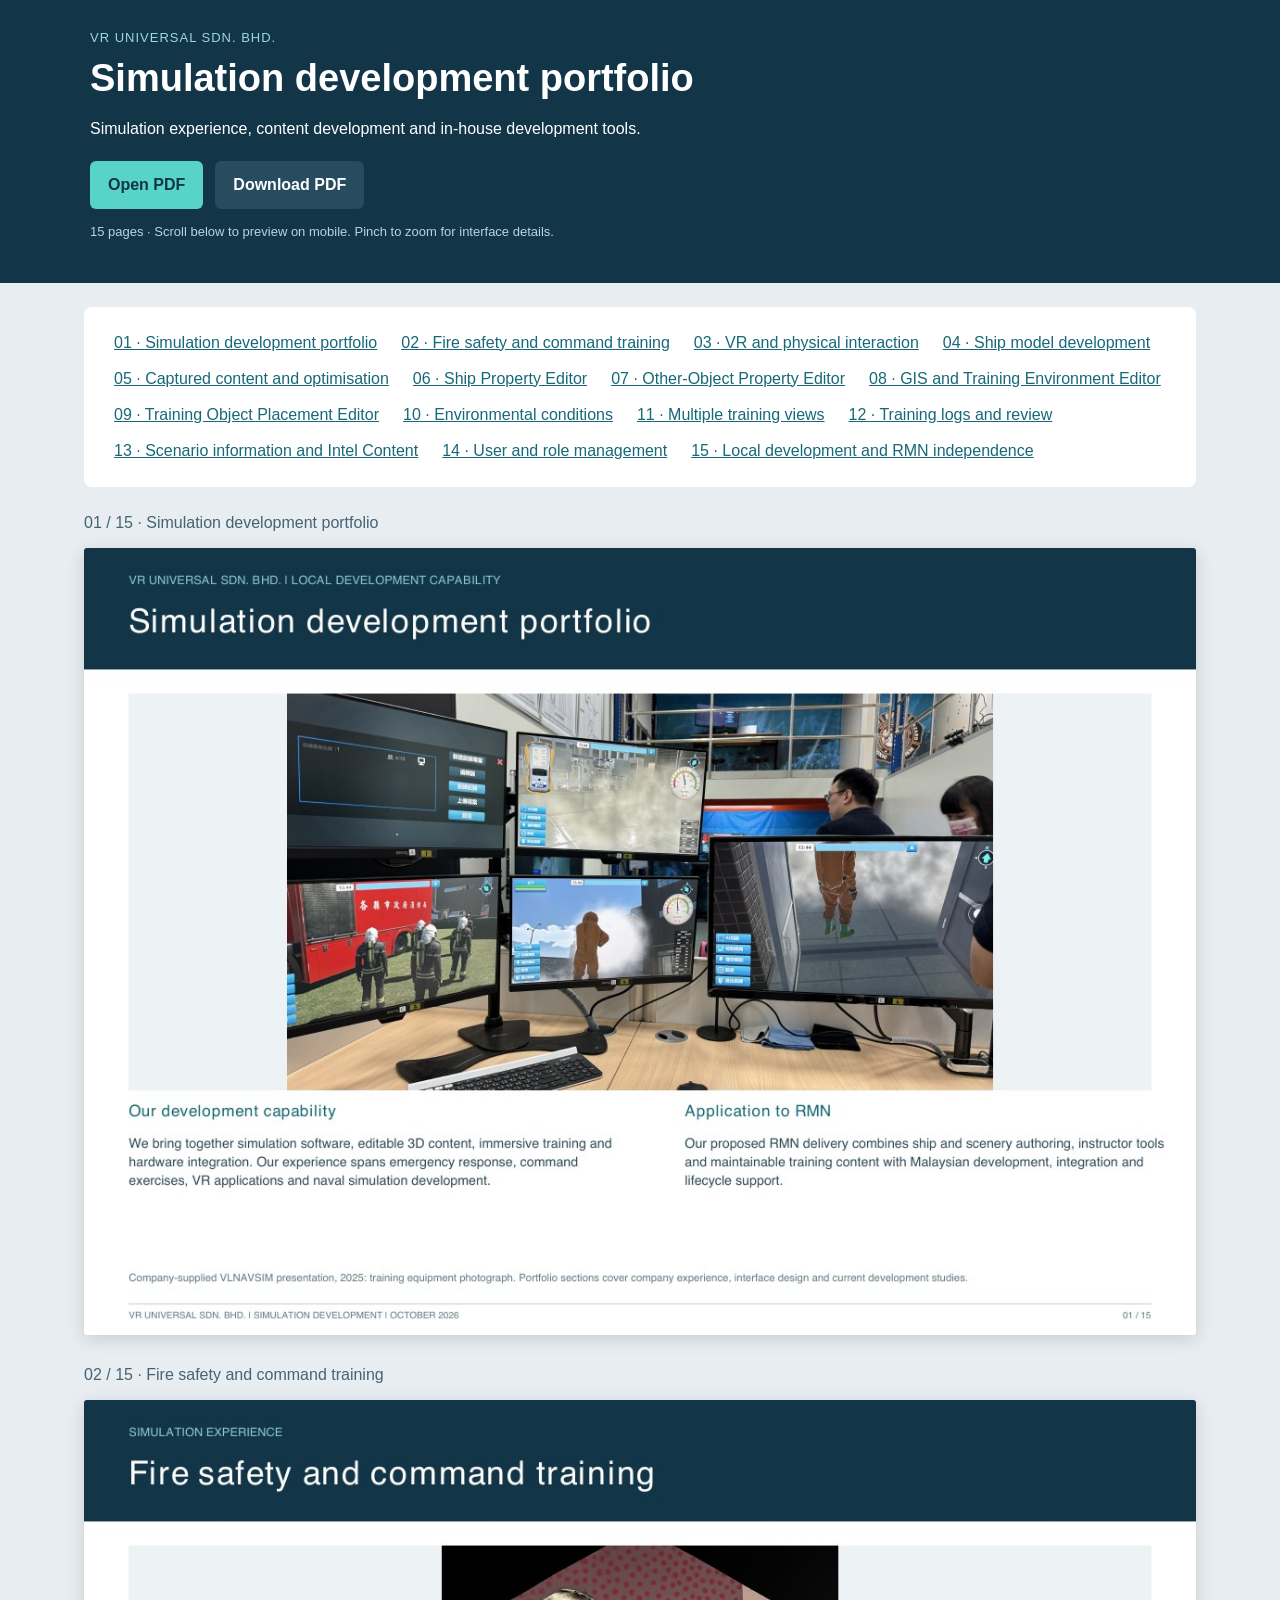
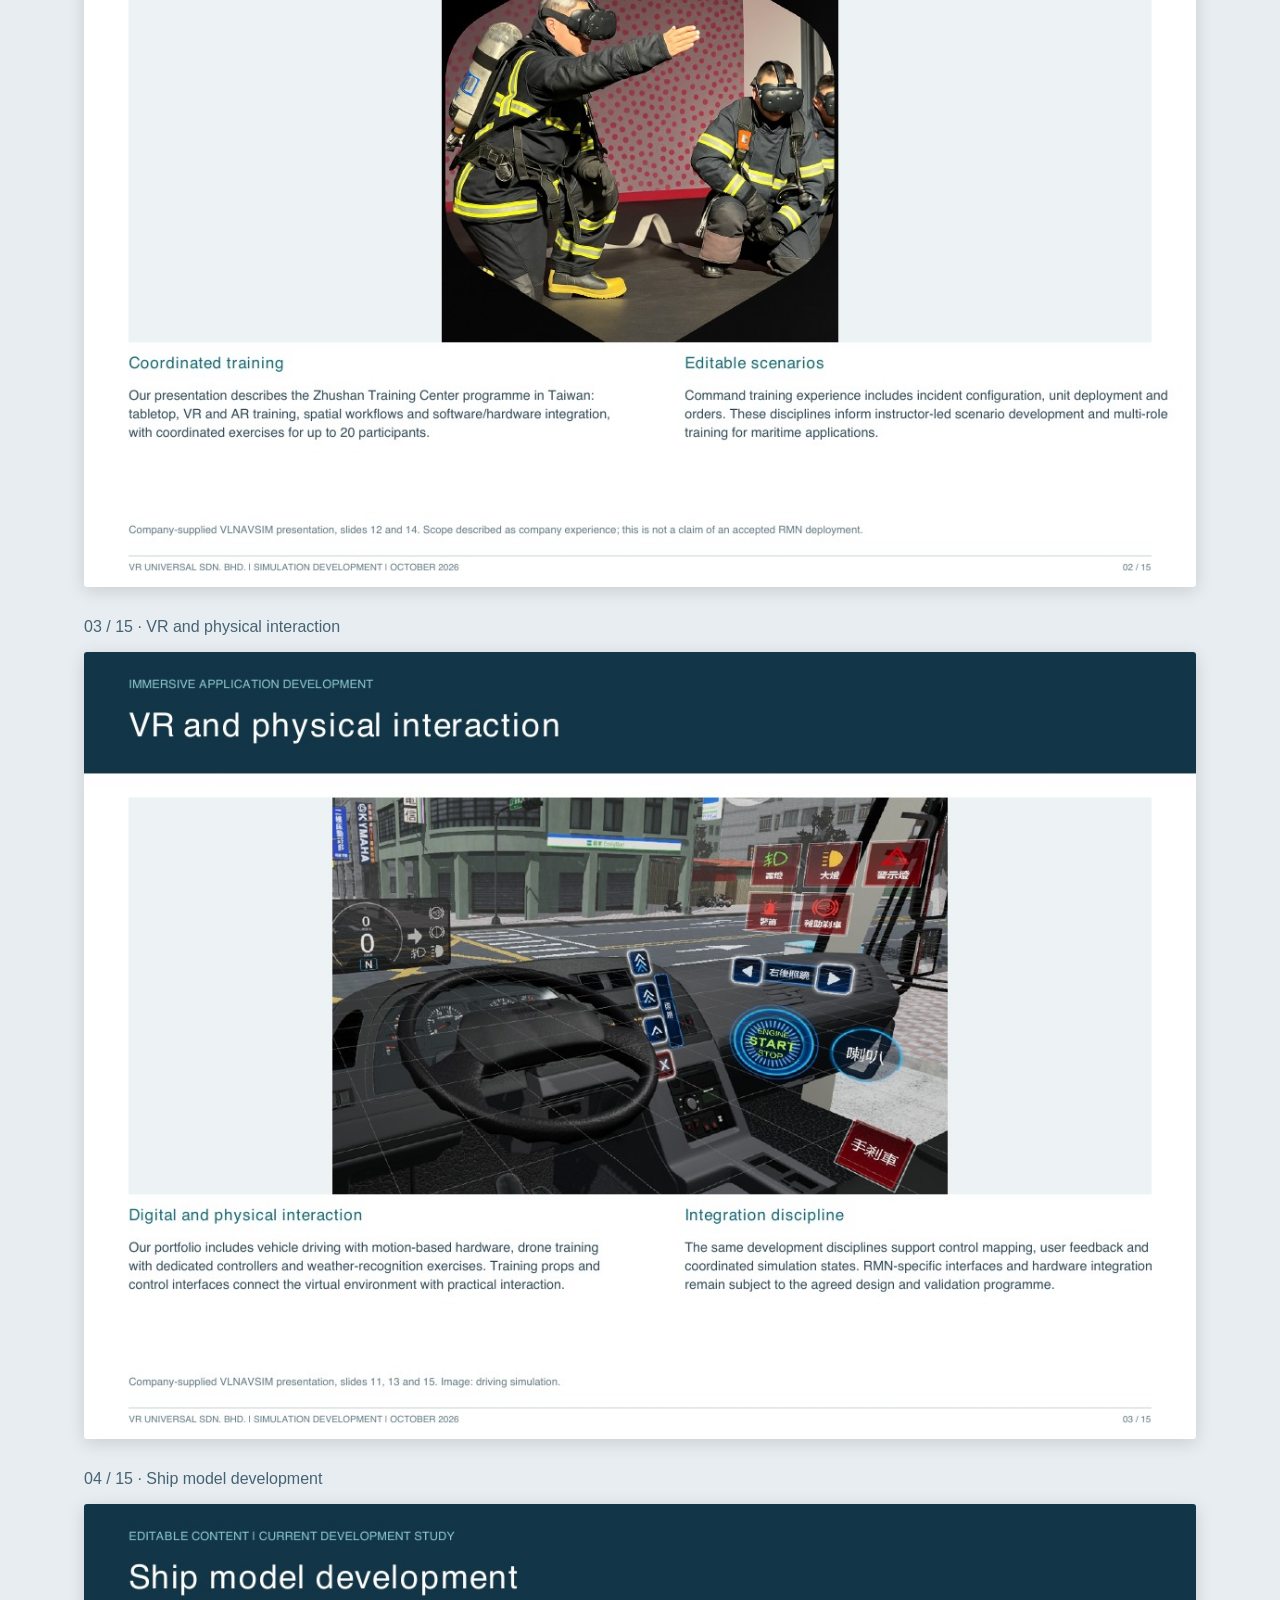
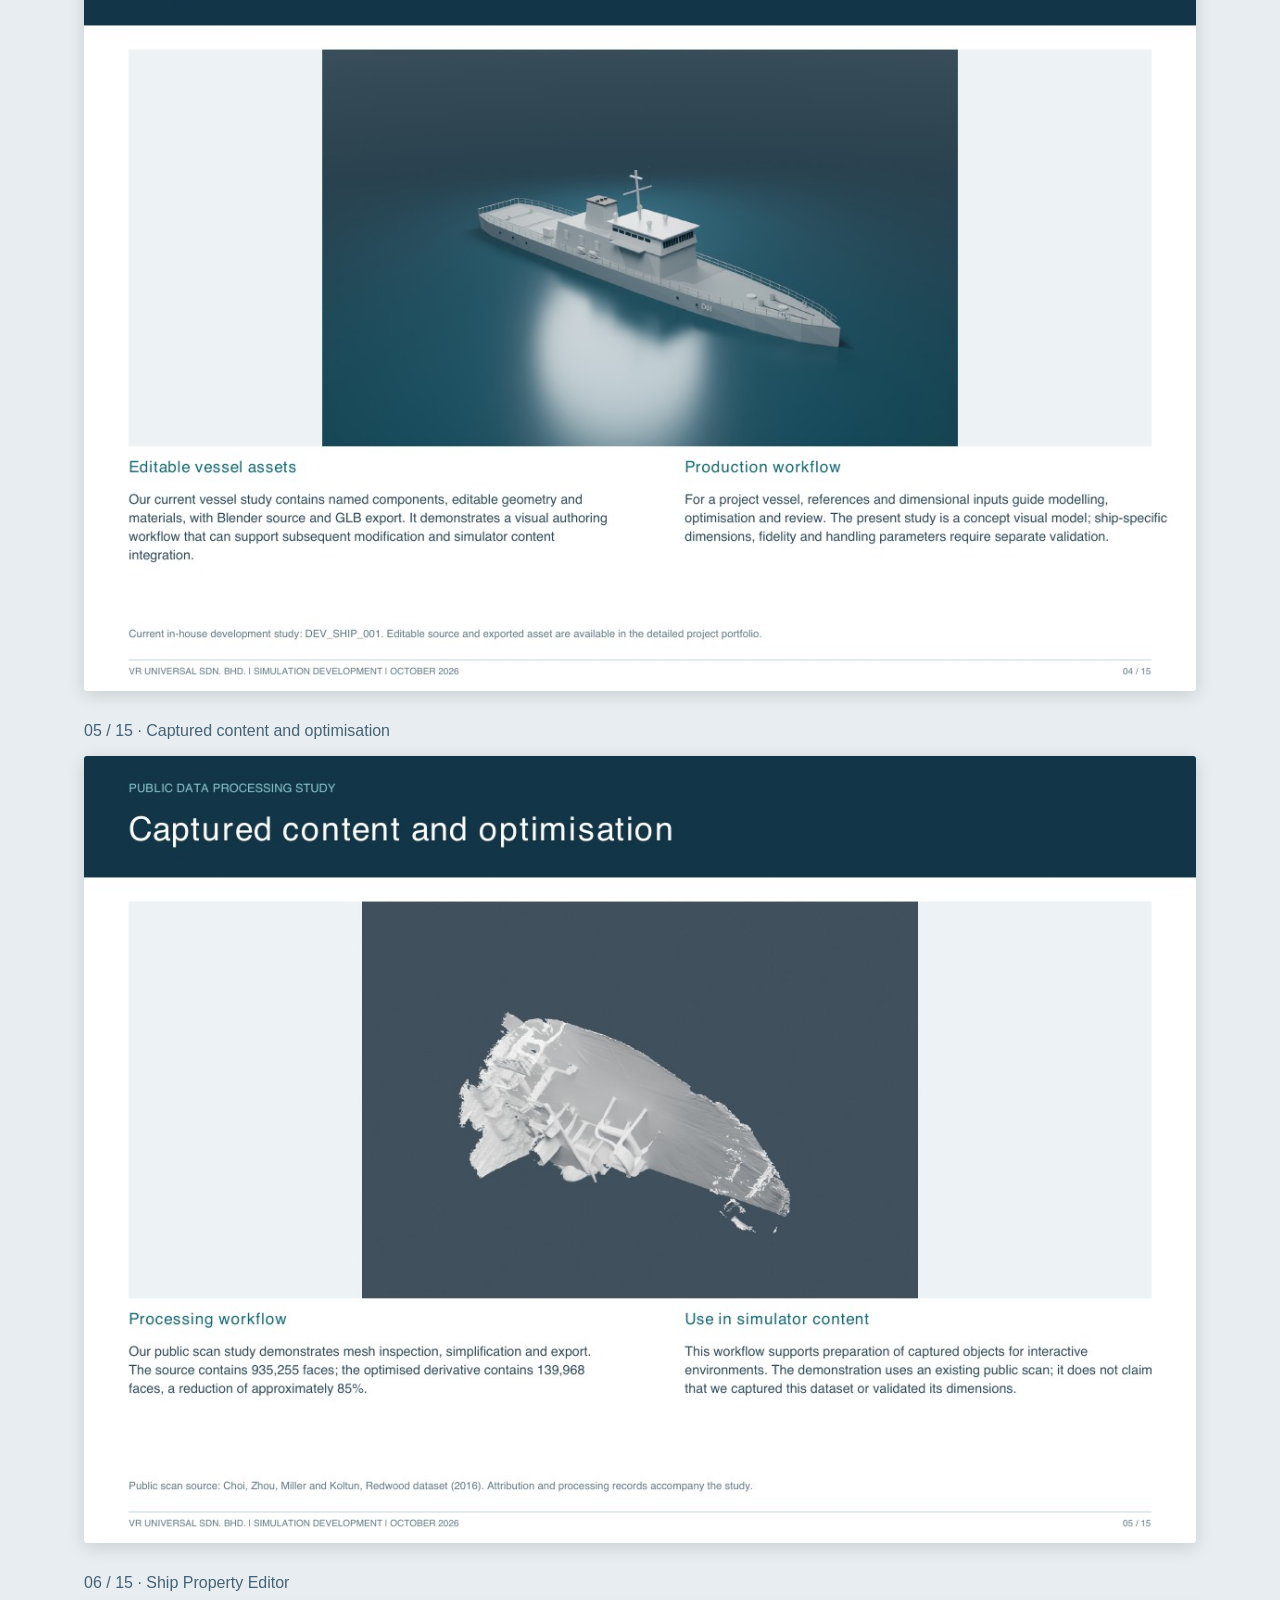
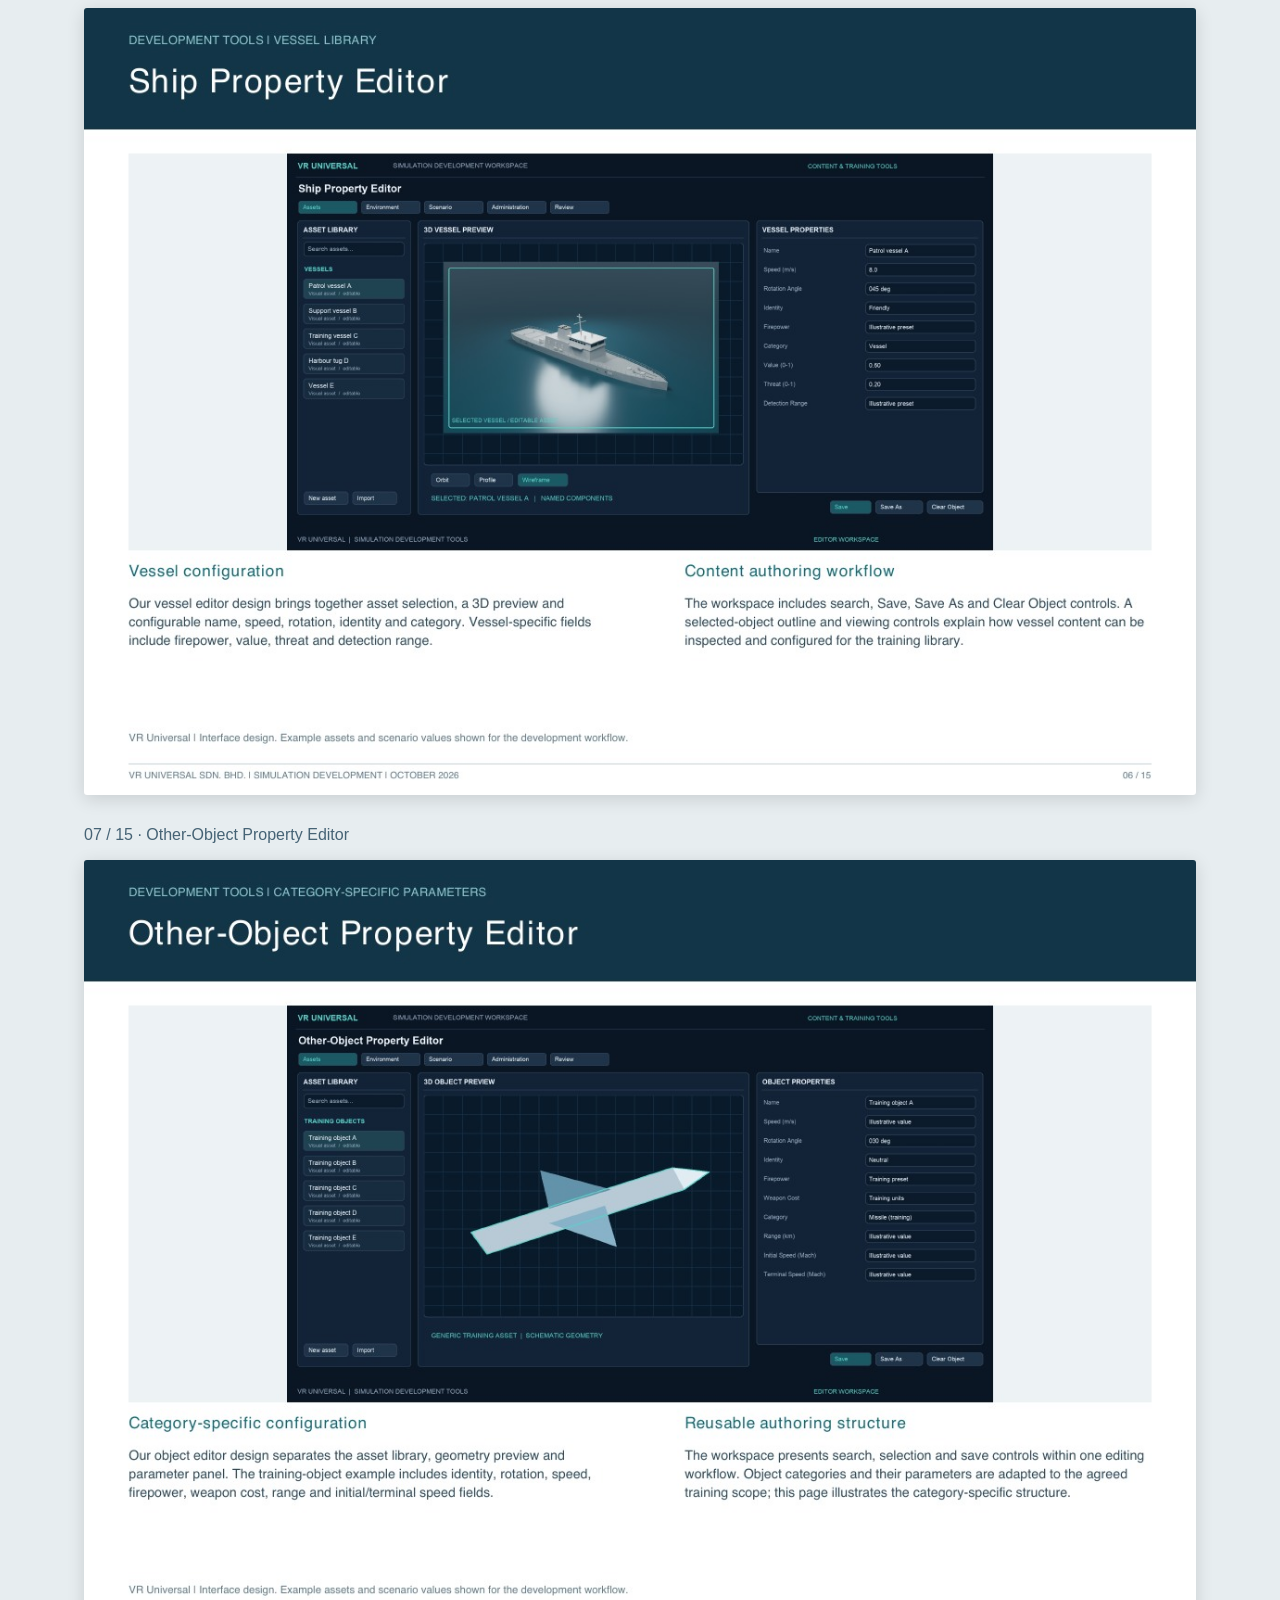
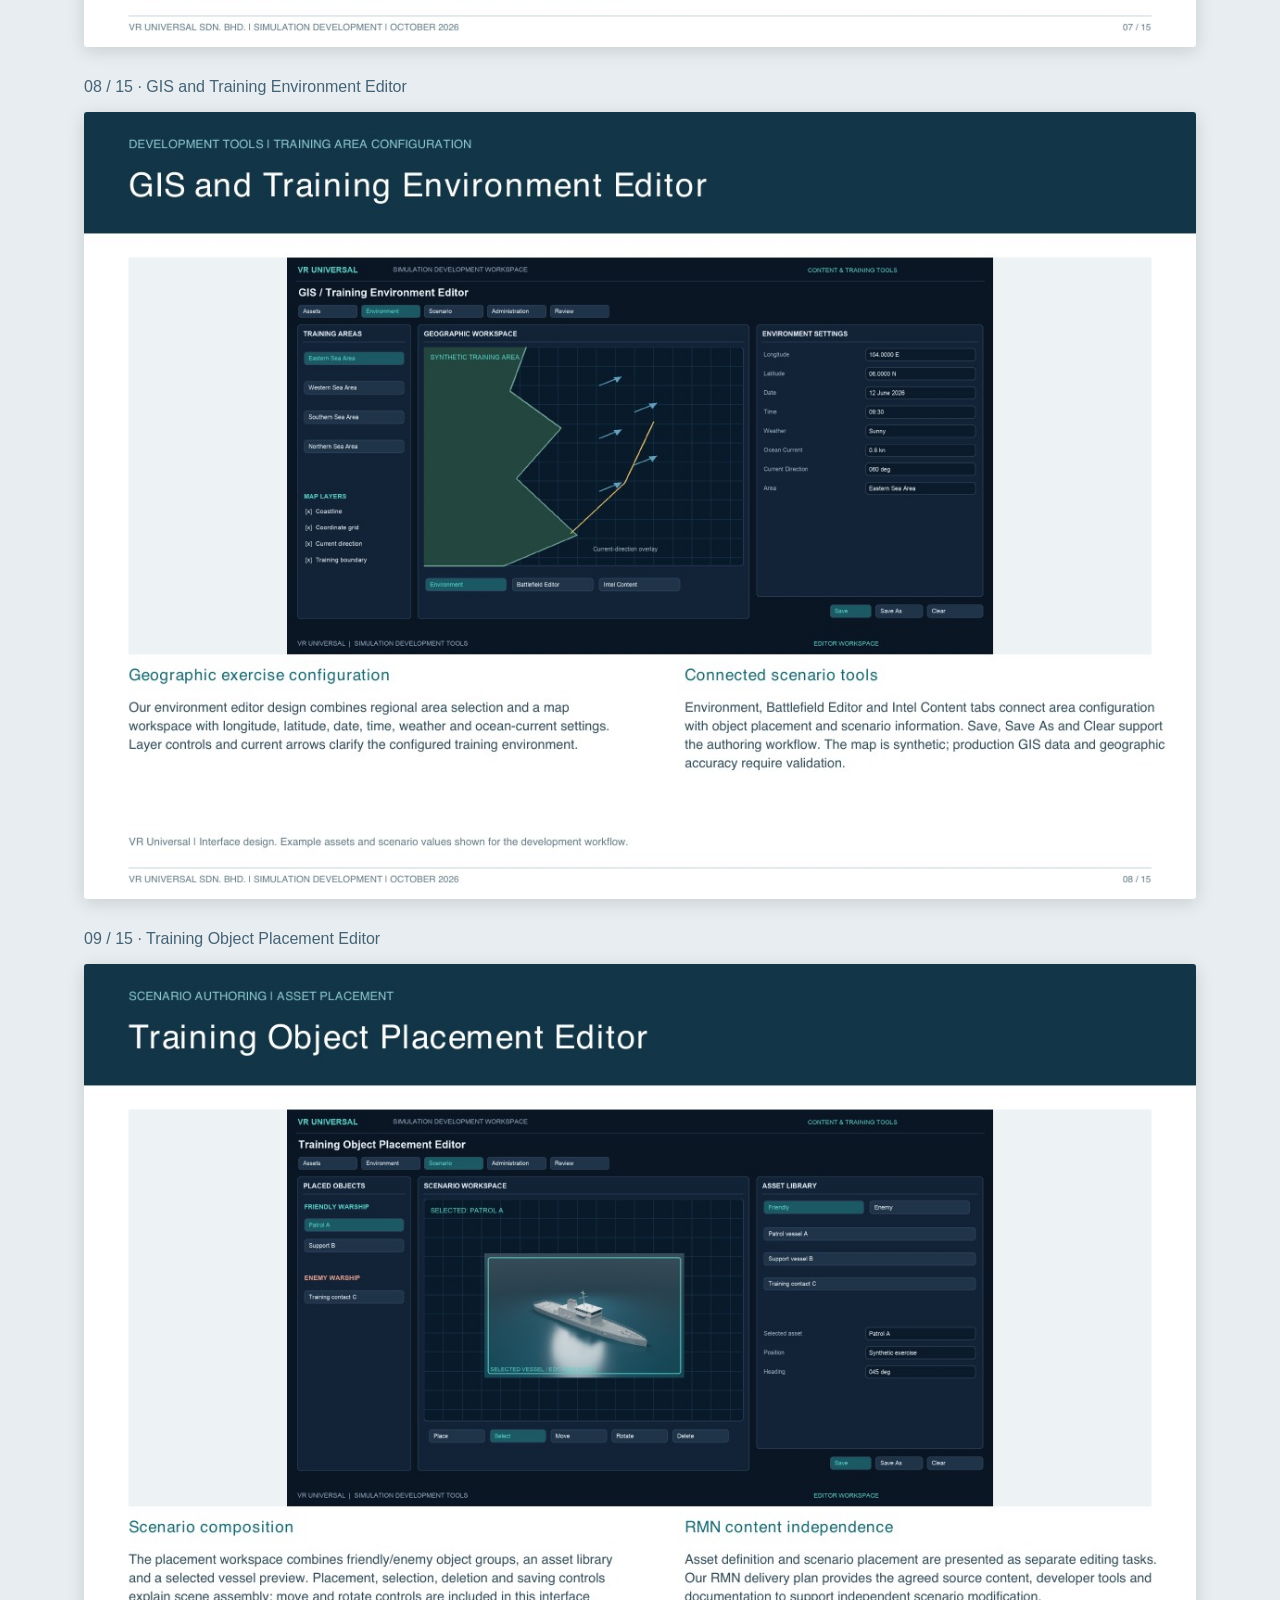
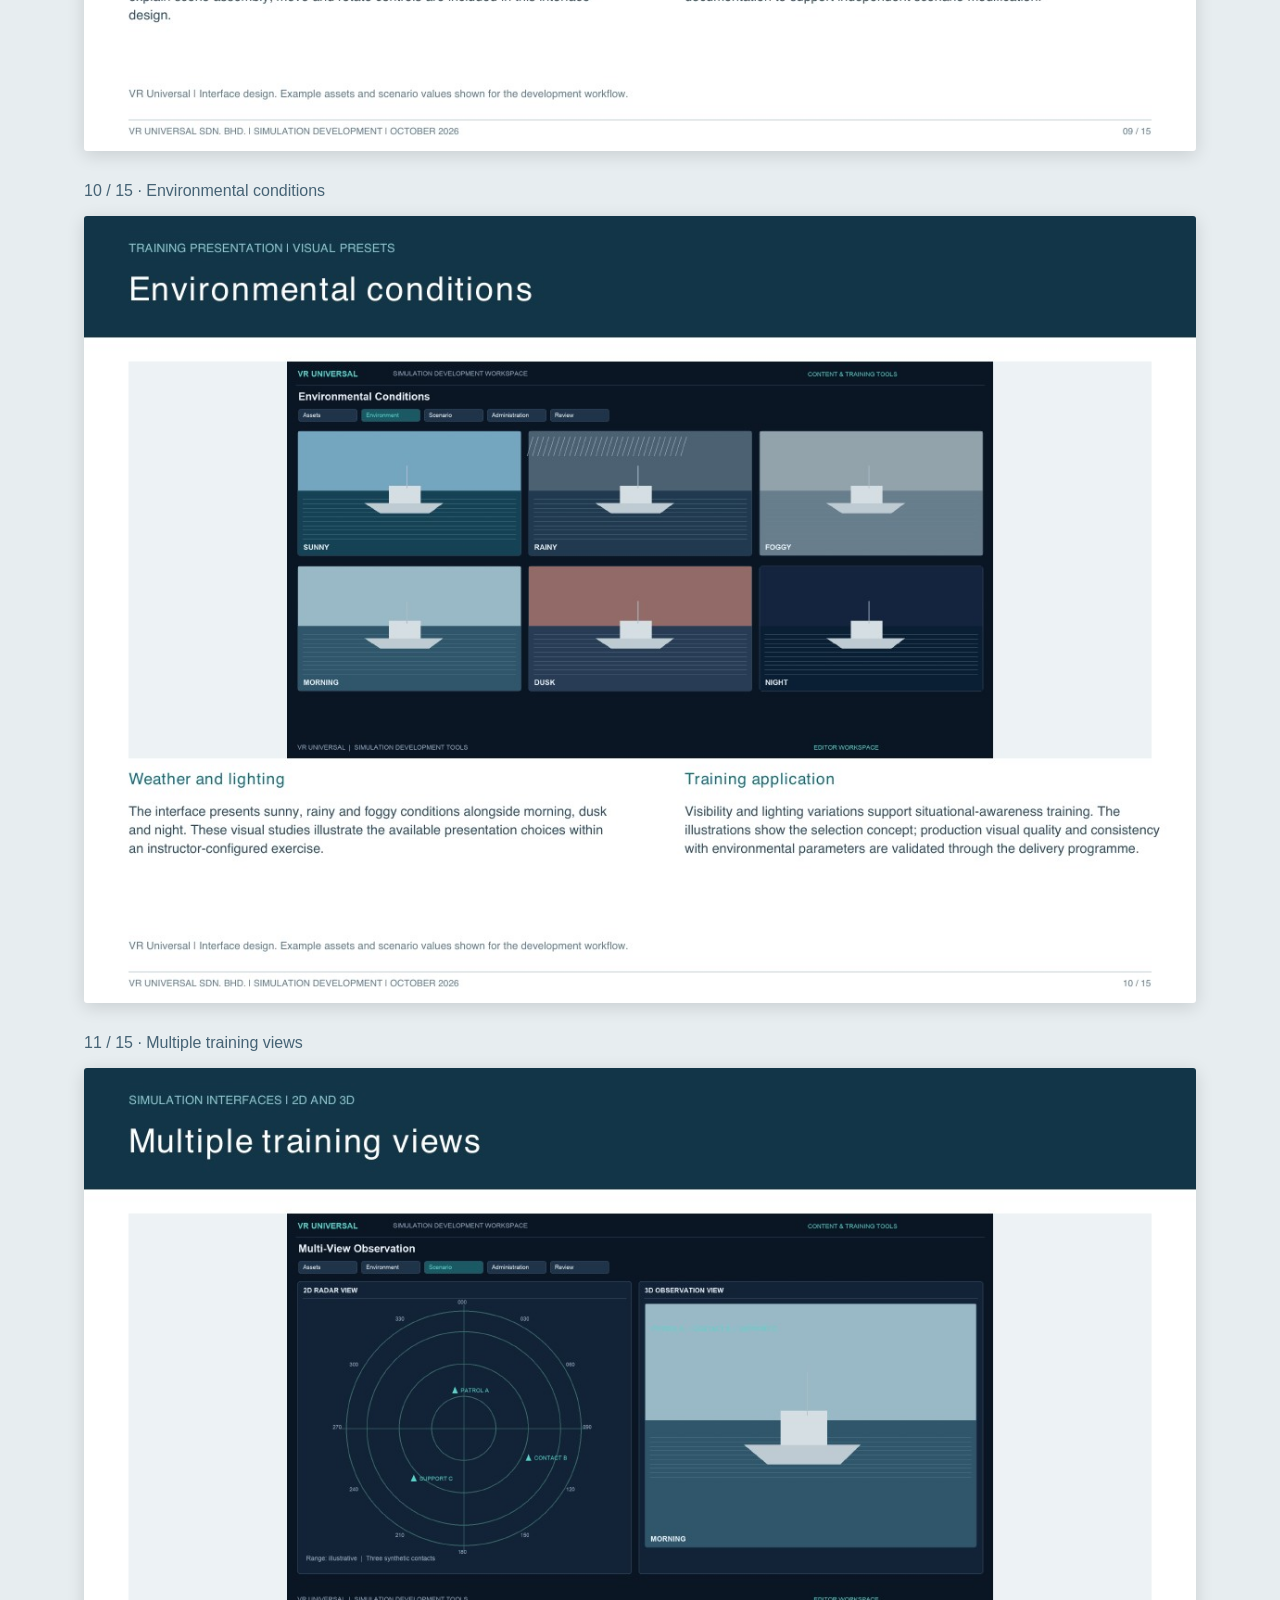
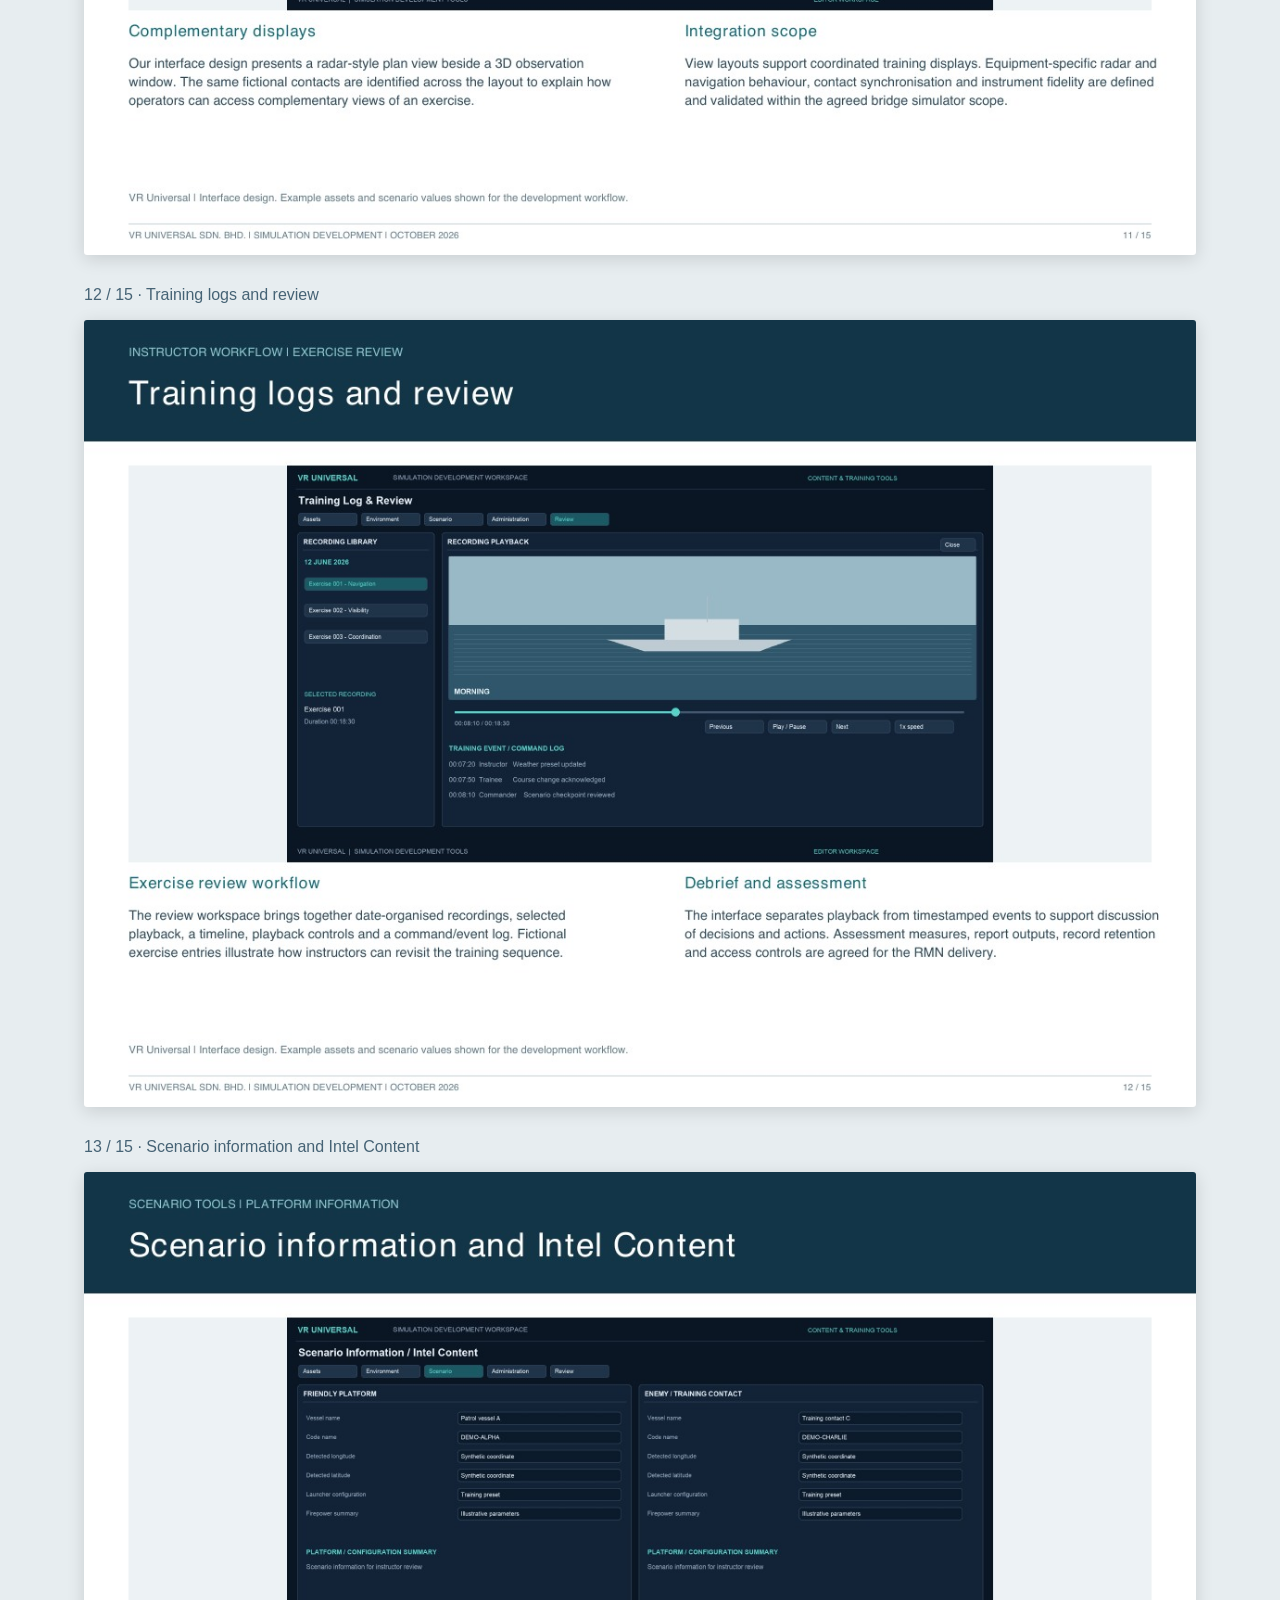
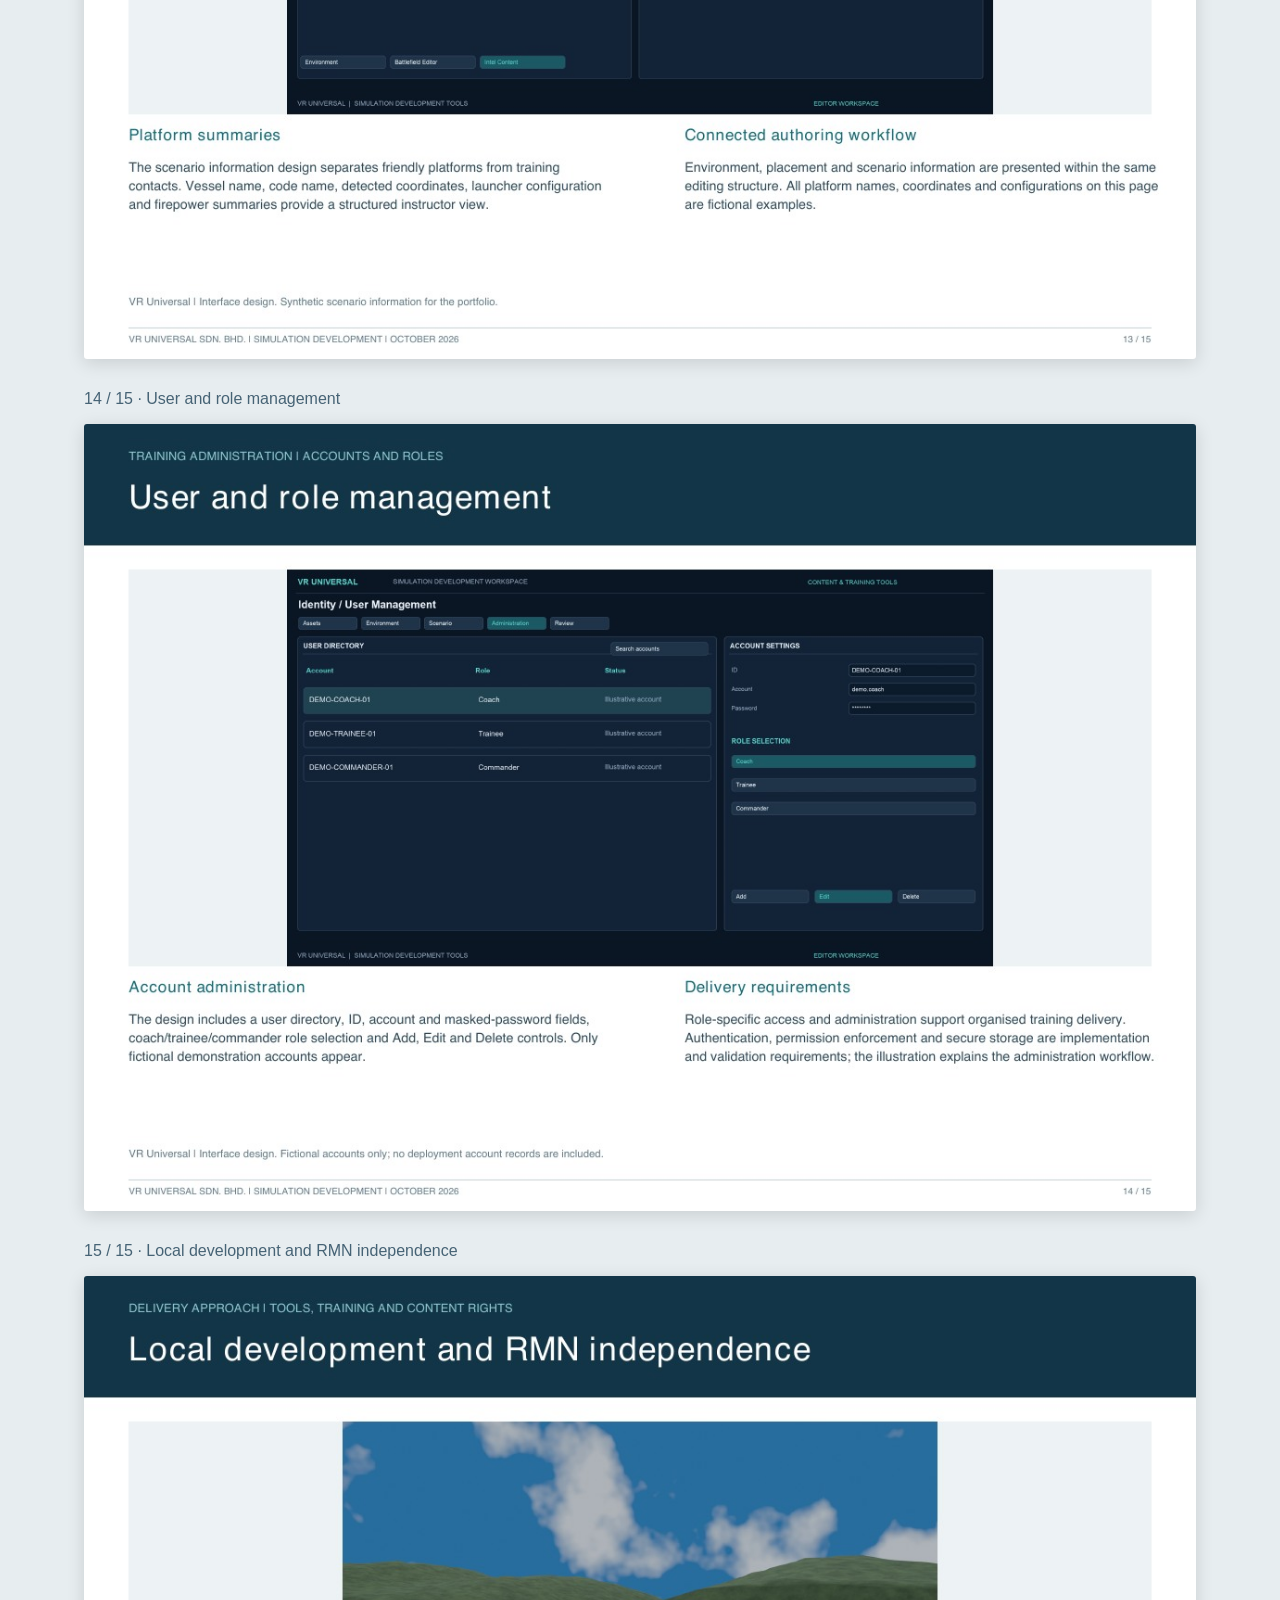
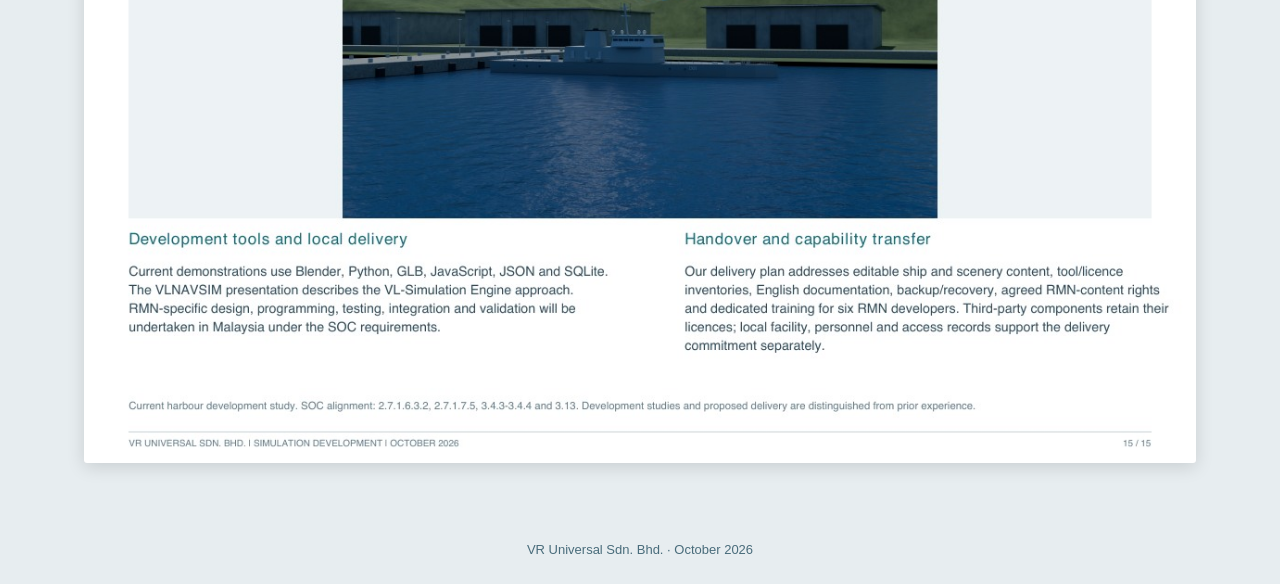
==== index.html @ 1ba8ae70 "Publish simulation development portfolio with mobile preview" ====
<!doctype html><html lang="en"><head><meta charset="utf-8"><meta name="viewport" content="width=device-width, initial-scale=1"><meta name="theme-color" content="#123548"><title>VR Universal | Simulation Development Portfolio</title><style>*{box-sizing:border-box}body{margin:0;background:#e7edf0;color:#183748;font:16px/1.5 Arial,sans-serif}header{background:#123548;color:white;padding:28px max(20px,calc((100vw - 1100px)/2))}h1{font-size:clamp(24px,5vw,38px);line-height:1.2;margin:8px 0 14px}.eyebrow{color:#9ed8d5;font-size:13px;letter-spacing:1px}.actions{display:flex;gap:12px;flex-wrap:wrap;margin-top:20px}.button{display:inline-block;background:#58d3c7;color:#103547;padding:12px 18px;border-radius:6px;text-decoration:none;font-weight:bold}.secondary{background:#274c60;color:white}main{max-width:1140px;margin:auto;padding:24px 14px}nav{background:white;border-radius:8px;padding:18px;margin-bottom:24px}nav a{color:#176878;display:inline-block;padding:6px 12px}article{scroll-margin-top:15px;margin:0 0 28px}h2{font-size:16px;font-weight:normal;color:#466375}article img{display:block;width:100%;height:auto;background:white;box-shadow:0 4px 18px #0002;border-radius:3px}footer{text-align:center;padding:25px;color:#496c7b;font-size:13px}@media(max-width:600px){header{padding:24px 18px}.button{flex:1;text-align:center}main{padding:18px 7px}h2{padding:0 8px}nav{margin:0 6px 20px}nav a{display:block;padding:8px}article img{border-radius:0}}</style></head><body><header><div class="eyebrow">VR UNIVERSAL SDN. BHD.</div><h1>Simulation development portfolio</h1><p>Simulation experience, content development and in-house development tools.</p><div class="actions"><a class="button" href="VR_Universal_Development_Portfolio.pdf">Open PDF</a><a class="button secondary" href="VR_Universal_Development_Portfolio.pdf" download>Download PDF</a></div><p style="font-size:13px;color:#bbd3dd">15 pages · Scroll below to preview on mobile. Pinch to zoom for interface details.</p></header><main><nav aria-label="Portfolio sections"><a href="#page-1">01 · Simulation development portfolio</a><a href="#page-2">02 · Fire safety and command training</a><a href="#page-3">03 · VR and physical interaction</a><a href="#page-4">04 · Ship model development</a><a href="#page-5">05 · Captured content and optimisation</a><a href="#page-6">06 · Ship Property Editor</a><a href="#page-7">07 · Other-Object Property Editor</a><a href="#page-8">08 · GIS and Training Environment Editor</a><a href="#page-9">09 · Training Object Placement Editor</a><a href="#page-10">10 · Environmental conditions</a><a href="#page-11">11 · Multiple training views</a><a href="#page-12">12 · Training logs and review</a><a href="#page-13">13 · Scenario information and Intel Content</a><a href="#page-14">14 · User and role management</a><a href="#page-15">15 · Local development and RMN independence</a></nav><article id="page-1"><h2>01 / 15 · Simulation development portfolio</h2><a href="pages/page-01.jpg" aria-label="Open full page 1"><img src="pages/page-01.jpg" width="1200" height="849" alt="Portfolio page 1: Simulation development portfolio" loading="eager"></a></article><article id="page-2"><h2>02 / 15 · Fire safety and command training</h2><a href="pages/page-02.jpg" aria-label="Open full page 2"><img src="pages/page-02.jpg" width="1200" height="849" alt="Portfolio page 2: Fire safety and command training" loading="lazy"></a></article><article id="page-3"><h2>03 / 15 · VR and physical interaction</h2><a href="pages/page-03.jpg" aria-label="Open full page 3"><img src="pages/page-03.jpg" width="1200" height="849" alt="Portfolio page 3: VR and physical interaction" loading="lazy"></a></article><article id="page-4"><h2>04 / 15 · Ship model development</h2><a href="pages/page-04.jpg" aria-label="Open full page 4"><img src="pages/page-04.jpg" width="1200" height="849" alt="Portfolio page 4: Ship model development" loading="lazy"></a></article><article id="page-5"><h2>05 / 15 · Captured content and optimisation</h2><a href="pages/page-05.jpg" aria-label="Open full page 5"><img src="pages/page-05.jpg" width="1200" height="849" alt="Portfolio page 5: Captured content and optimisation" loading="lazy"></a></article><article id="page-6"><h2>06 / 15 · Ship Property Editor</h2><a href="pages/page-06.jpg" aria-label="Open full page 6"><img src="pages/page-06.jpg" width="1200" height="849" alt="Portfolio page 6: Ship Property Editor" loading="lazy"></a></article><article id="page-7"><h2>07 / 15 · Other-Object Property Editor</h2><a href="pages/page-07.jpg" aria-label="Open full page 7"><img src="pages/page-07.jpg" width="1200" height="849" alt="Portfolio page 7: Other-Object Property Editor" loading="lazy"></a></article><article id="page-8"><h2>08 / 15 · GIS and Training Environment Editor</h2><a href="pages/page-08.jpg" aria-label="Open full page 8"><img src="pages/page-08.jpg" width="1200" height="849" alt="Portfolio page 8: GIS and Training Environment Editor" loading="lazy"></a></article><article id="page-9"><h2>09 / 15 · Training Object Placement Editor</h2><a href="pages/page-09.jpg" aria-label="Open full page 9"><img src="pages/page-09.jpg" width="1200" height="849" alt="Portfolio page 9: Training Object Placement Editor" loading="lazy"></a></article><article id="page-10"><h2>10 / 15 · Environmental conditions</h2><a href="pages/page-10.jpg" aria-label="Open full page 10"><img src="pages/page-10.jpg" width="1200" height="849" alt="Portfolio page 10: Environmental conditions" loading="lazy"></a></article><article id="page-11"><h2>11 / 15 · Multiple training views</h2><a href="pages/page-11.jpg" aria-label="Open full page 11"><img src="pages/page-11.jpg" width="1200" height="849" alt="Portfolio page 11: Multiple training views" loading="lazy"></a></article><article id="page-12"><h2>12 / 15 · Training logs and review</h2><a href="pages/page-12.jpg" aria-label="Open full page 12"><img src="pages/page-12.jpg" width="1200" height="849" alt="Portfolio page 12: Training logs and review" loading="lazy"></a></article><article id="page-13"><h2>13 / 15 · Scenario information and Intel Content</h2><a href="pages/page-13.jpg" aria-label="Open full page 13"><img src="pages/page-13.jpg" width="1200" height="849" alt="Portfolio page 13: Scenario information and Intel Content" loading="lazy"></a></article><article id="page-14"><h2>14 / 15 · User and role management</h2><a href="pages/page-14.jpg" aria-label="Open full page 14"><img src="pages/page-14.jpg" width="1200" height="849" alt="Portfolio page 14: User and role management" loading="lazy"></a></article><article id="page-15"><h2>15 / 15 · Local development and RMN independence</h2><a href="pages/page-15.jpg" aria-label="Open full page 15"><img src="pages/page-15.jpg" width="1200" height="849" alt="Portfolio page 15: Local development and RMN independence" loading="lazy"></a></article></main><footer>VR Universal Sdn. Bhd. · October 2026</footer></body></html>
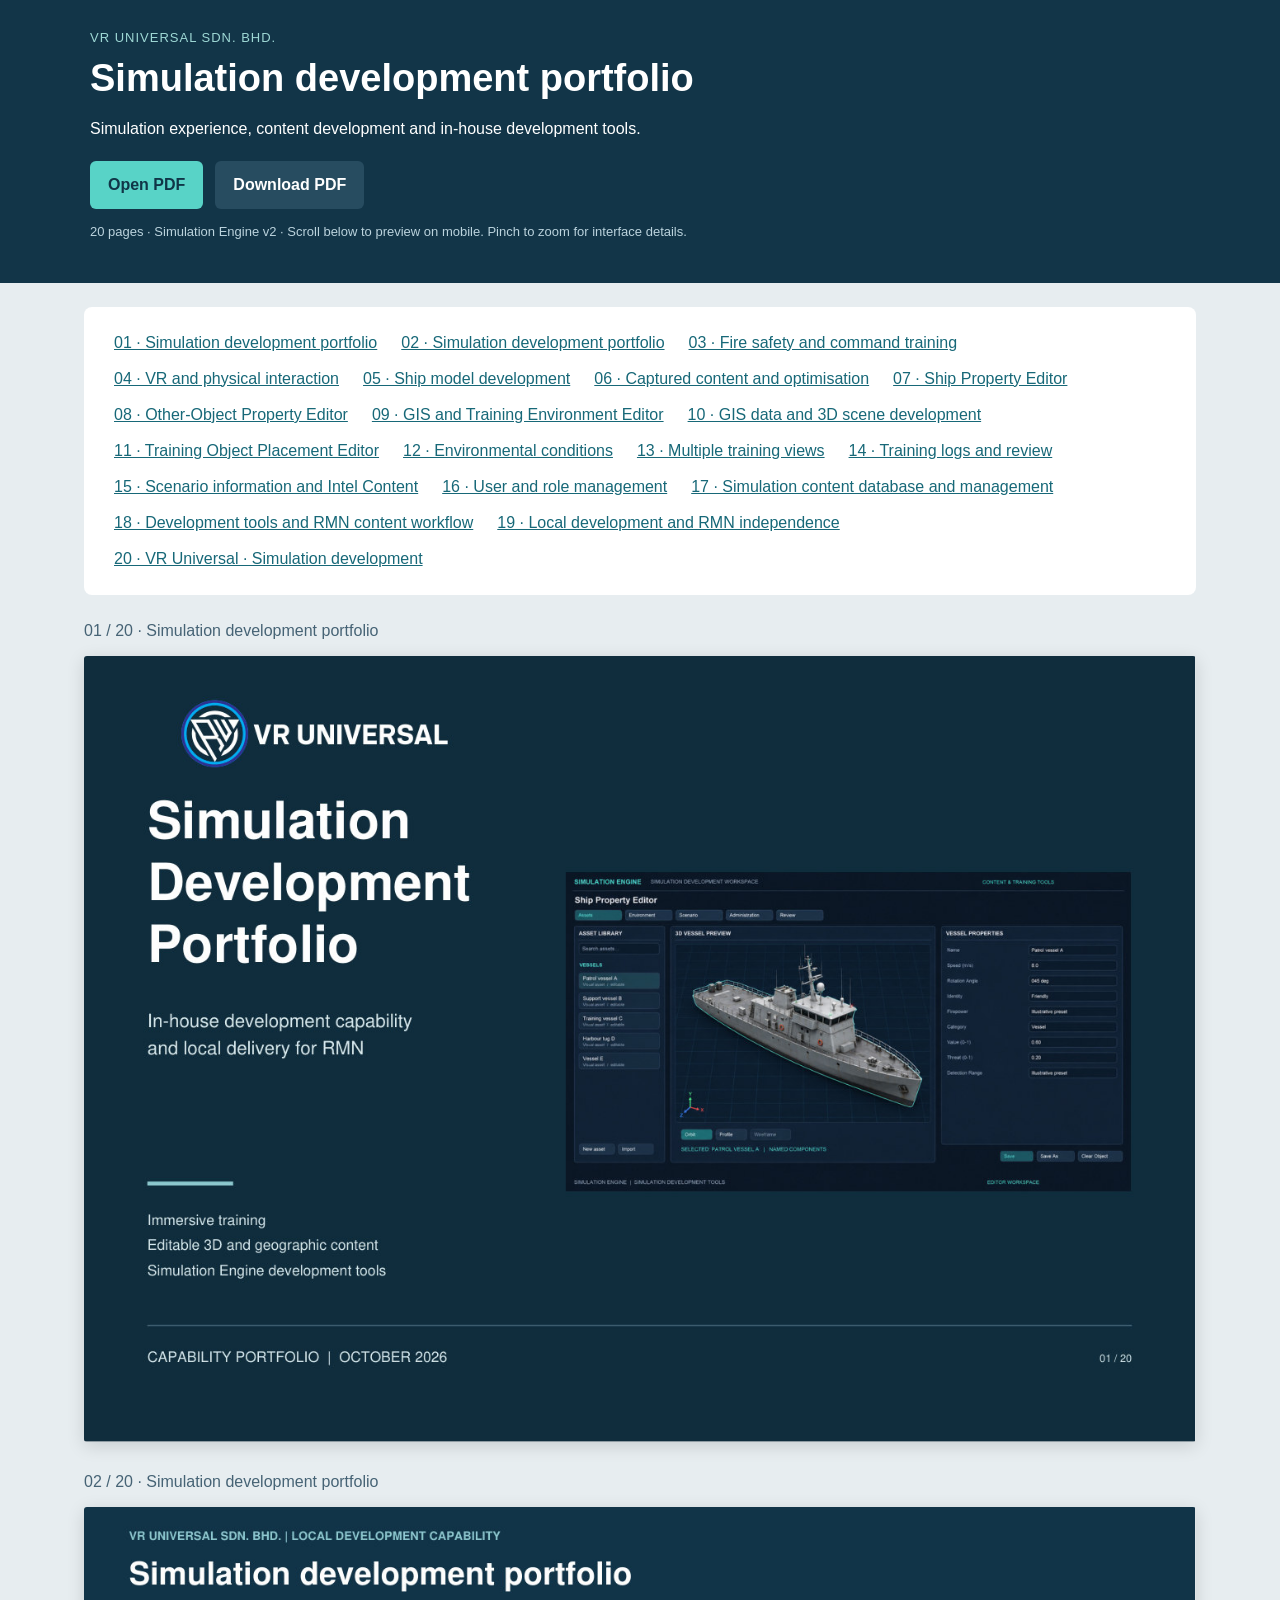
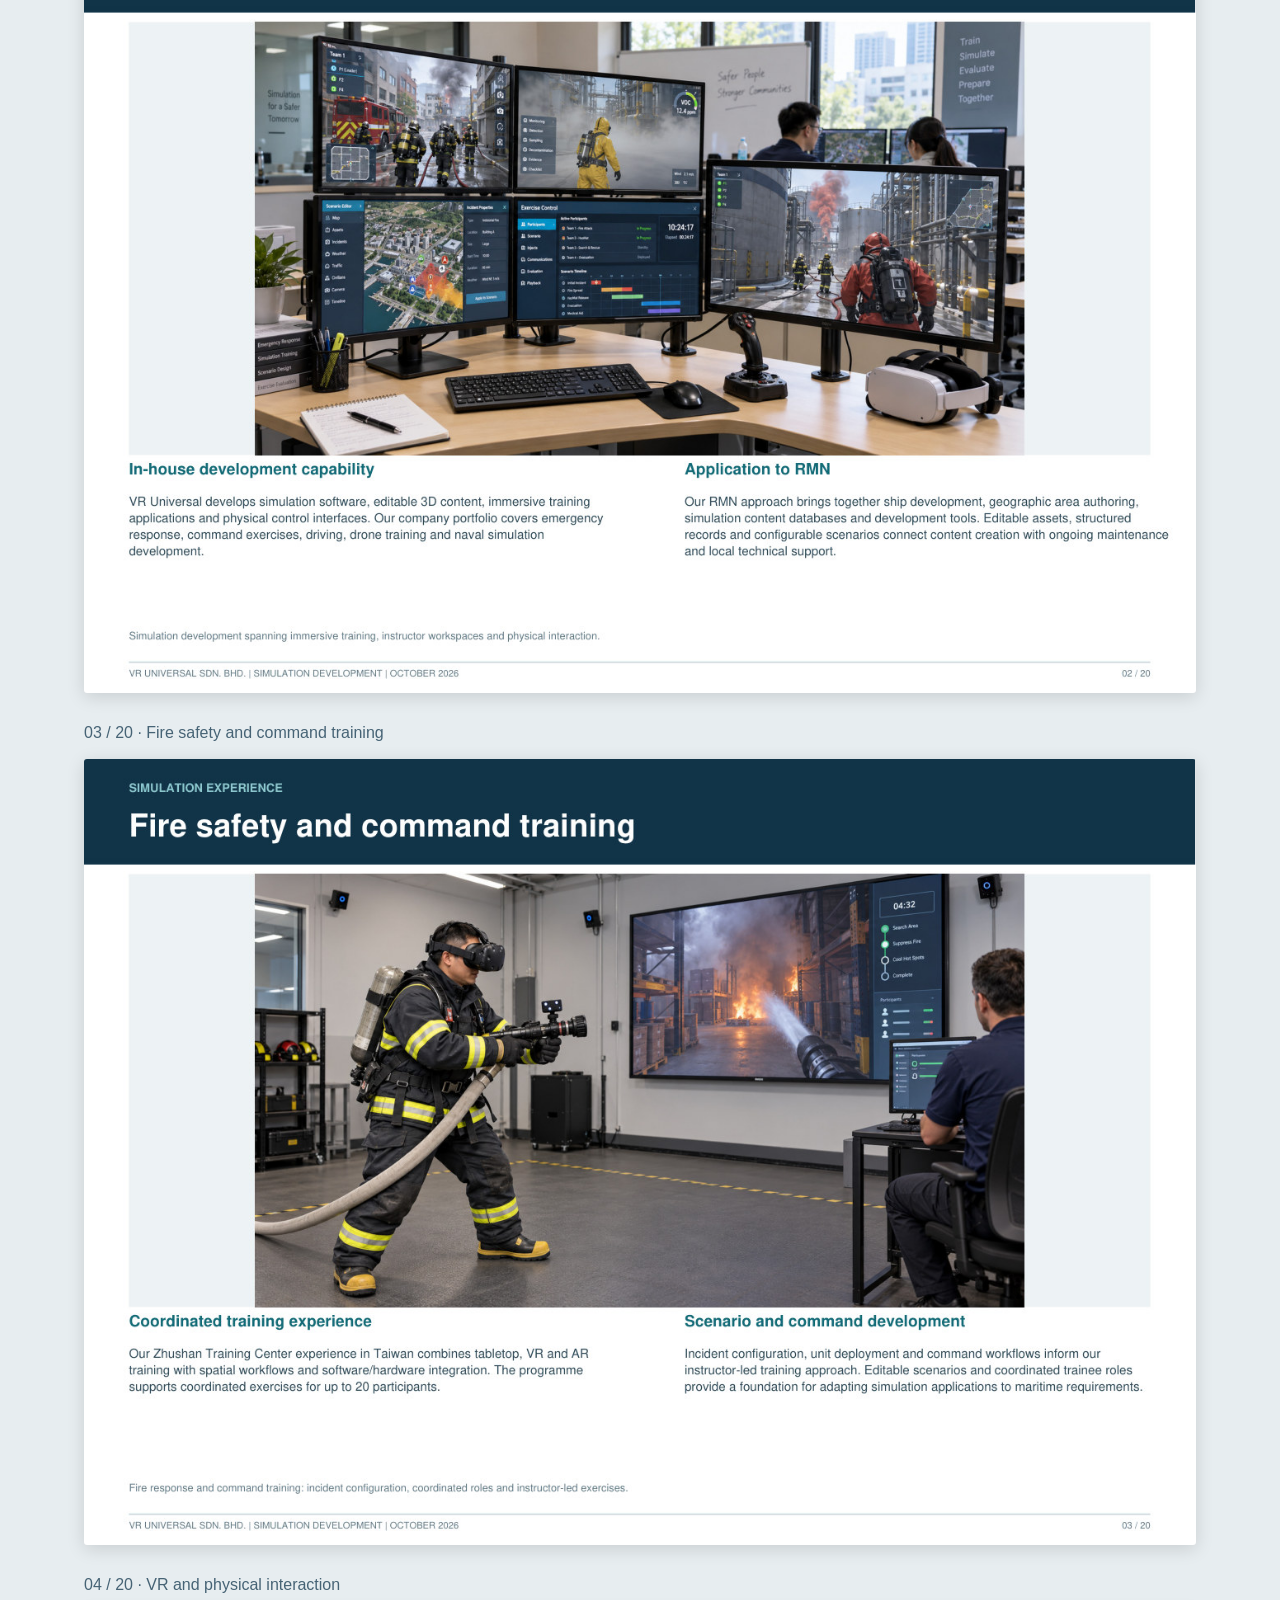
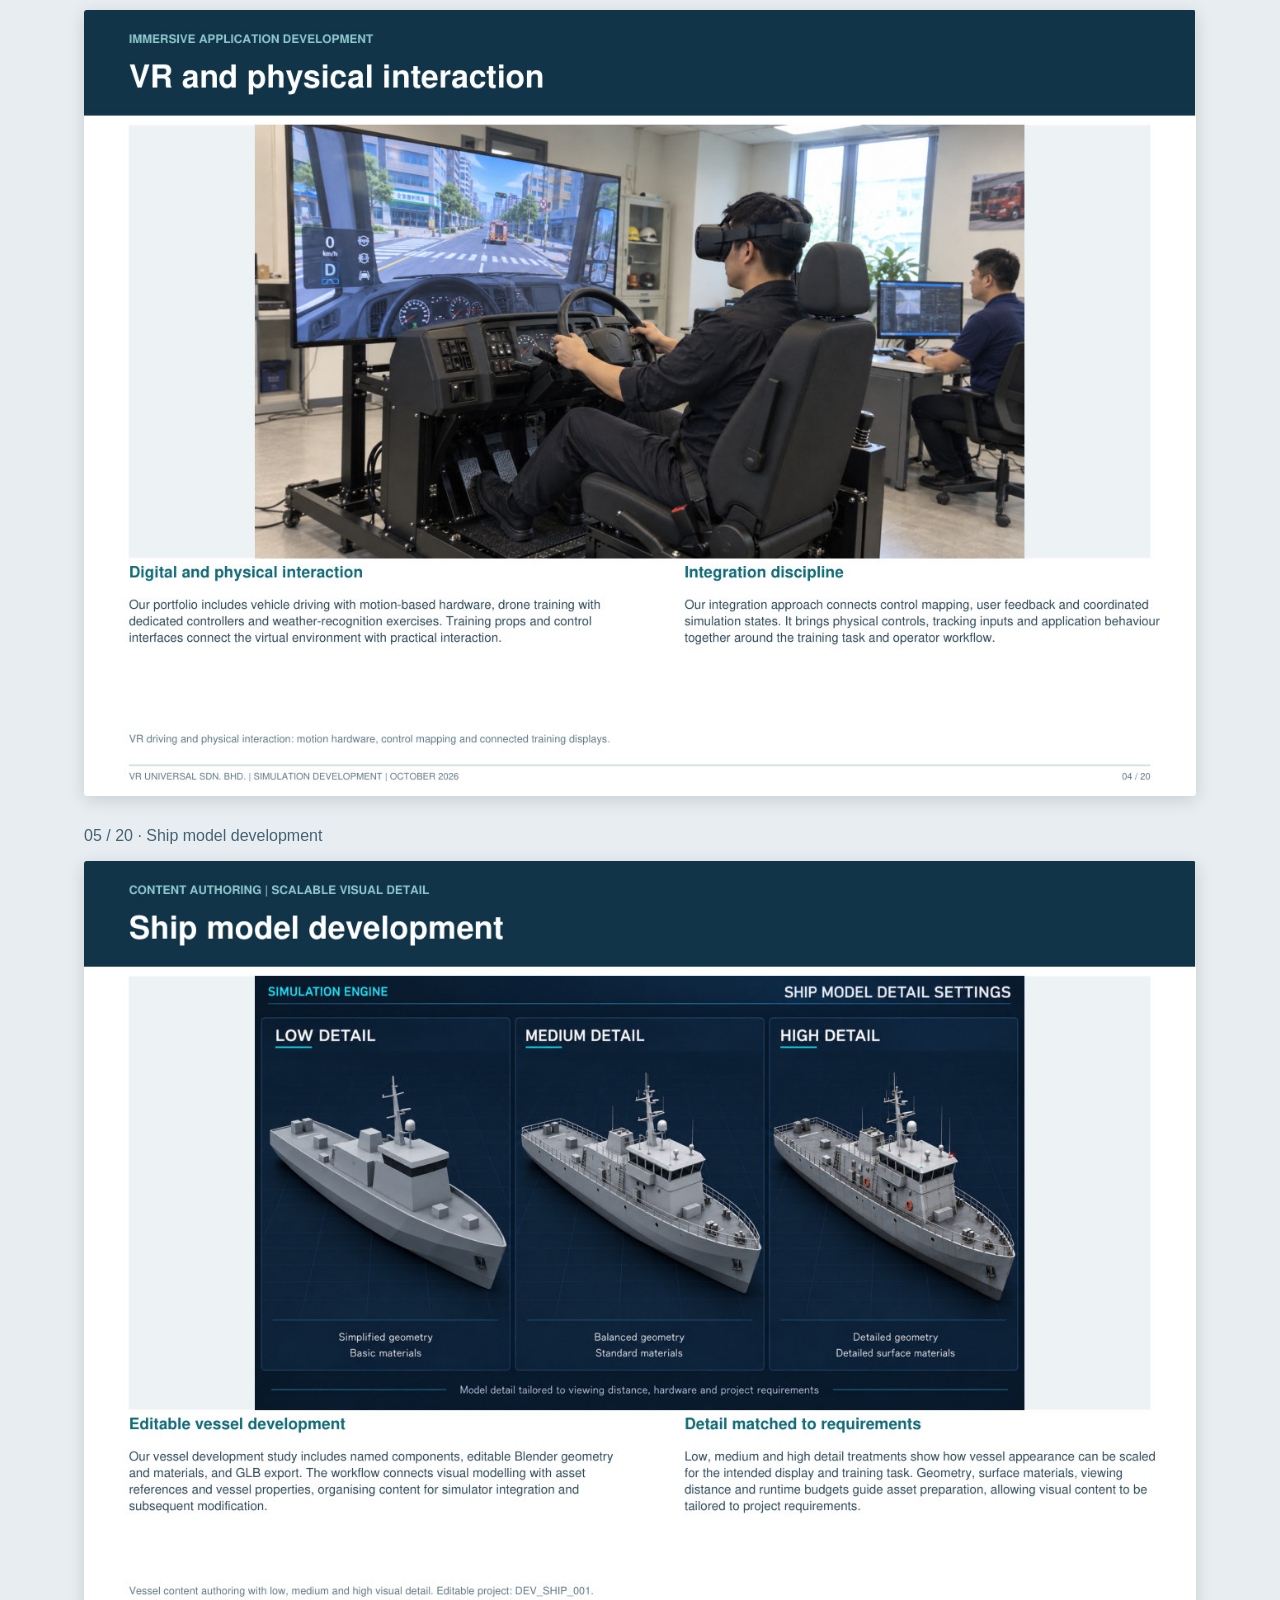
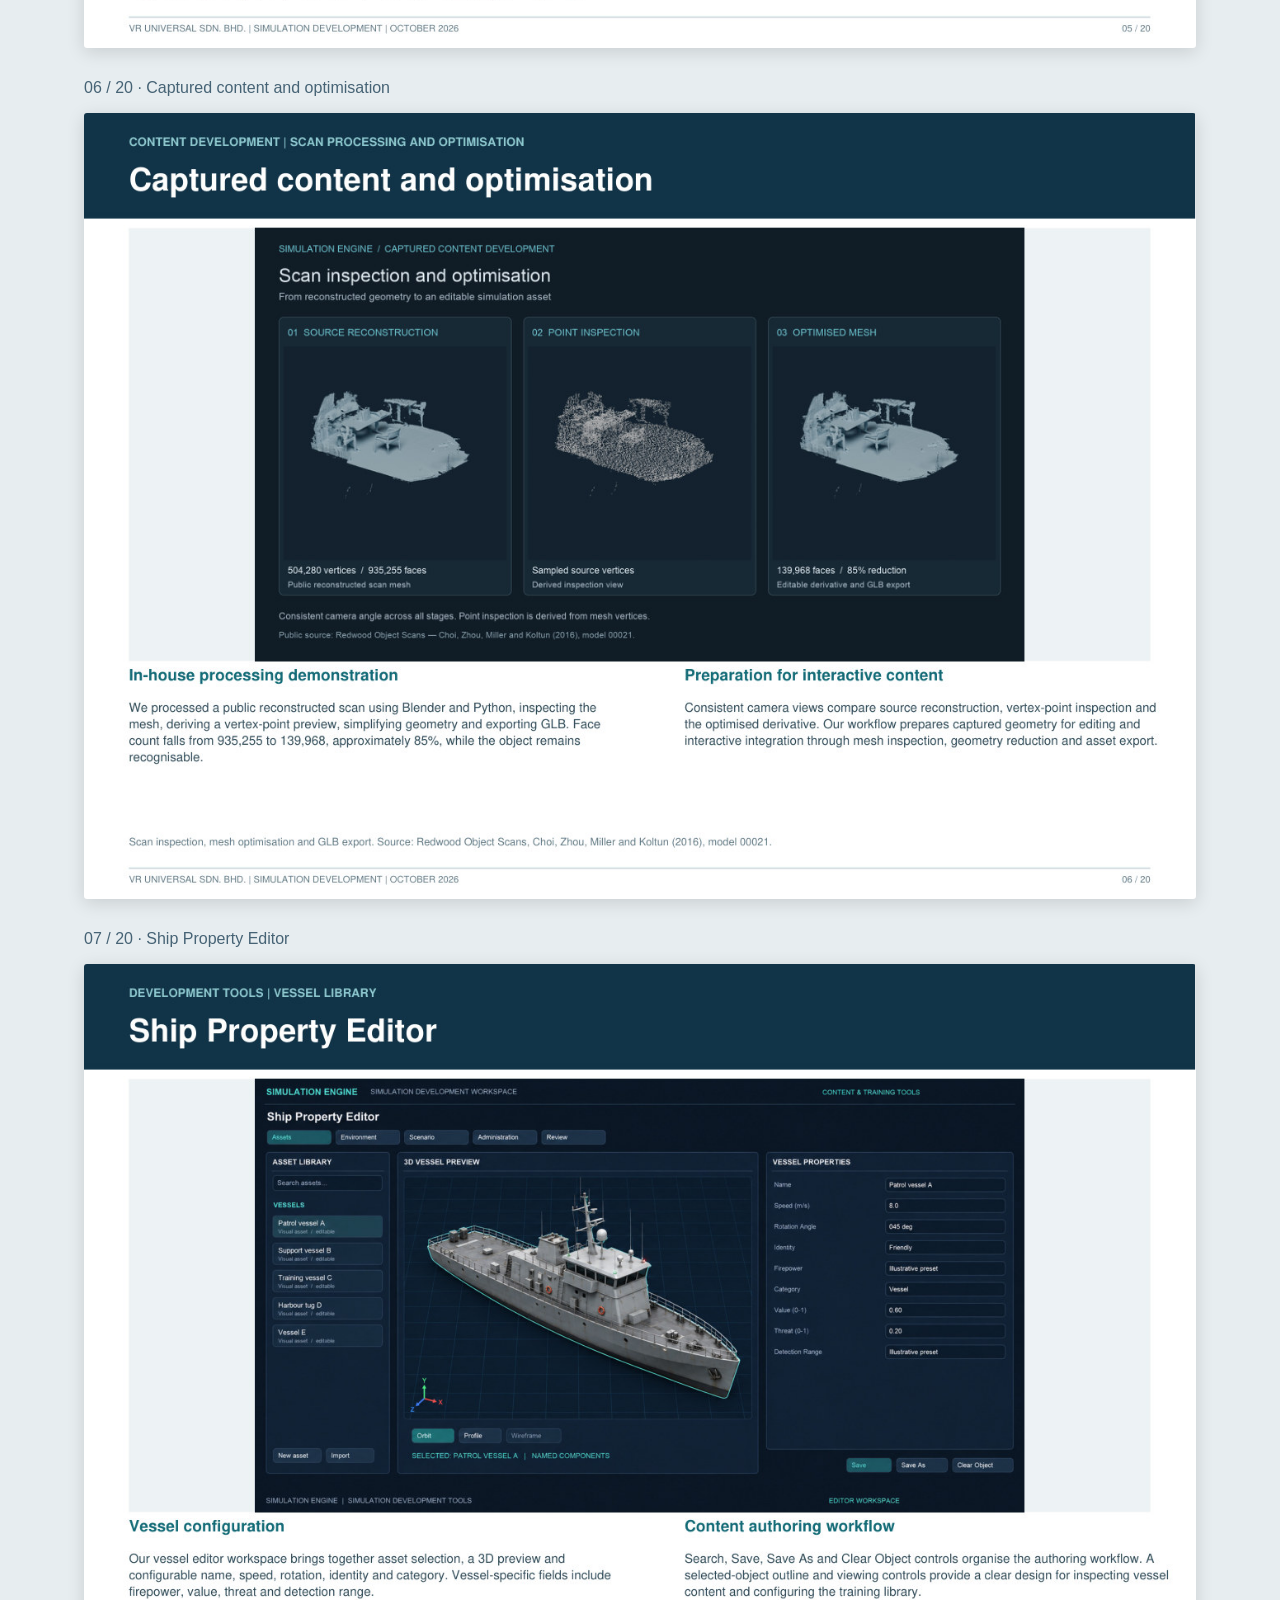
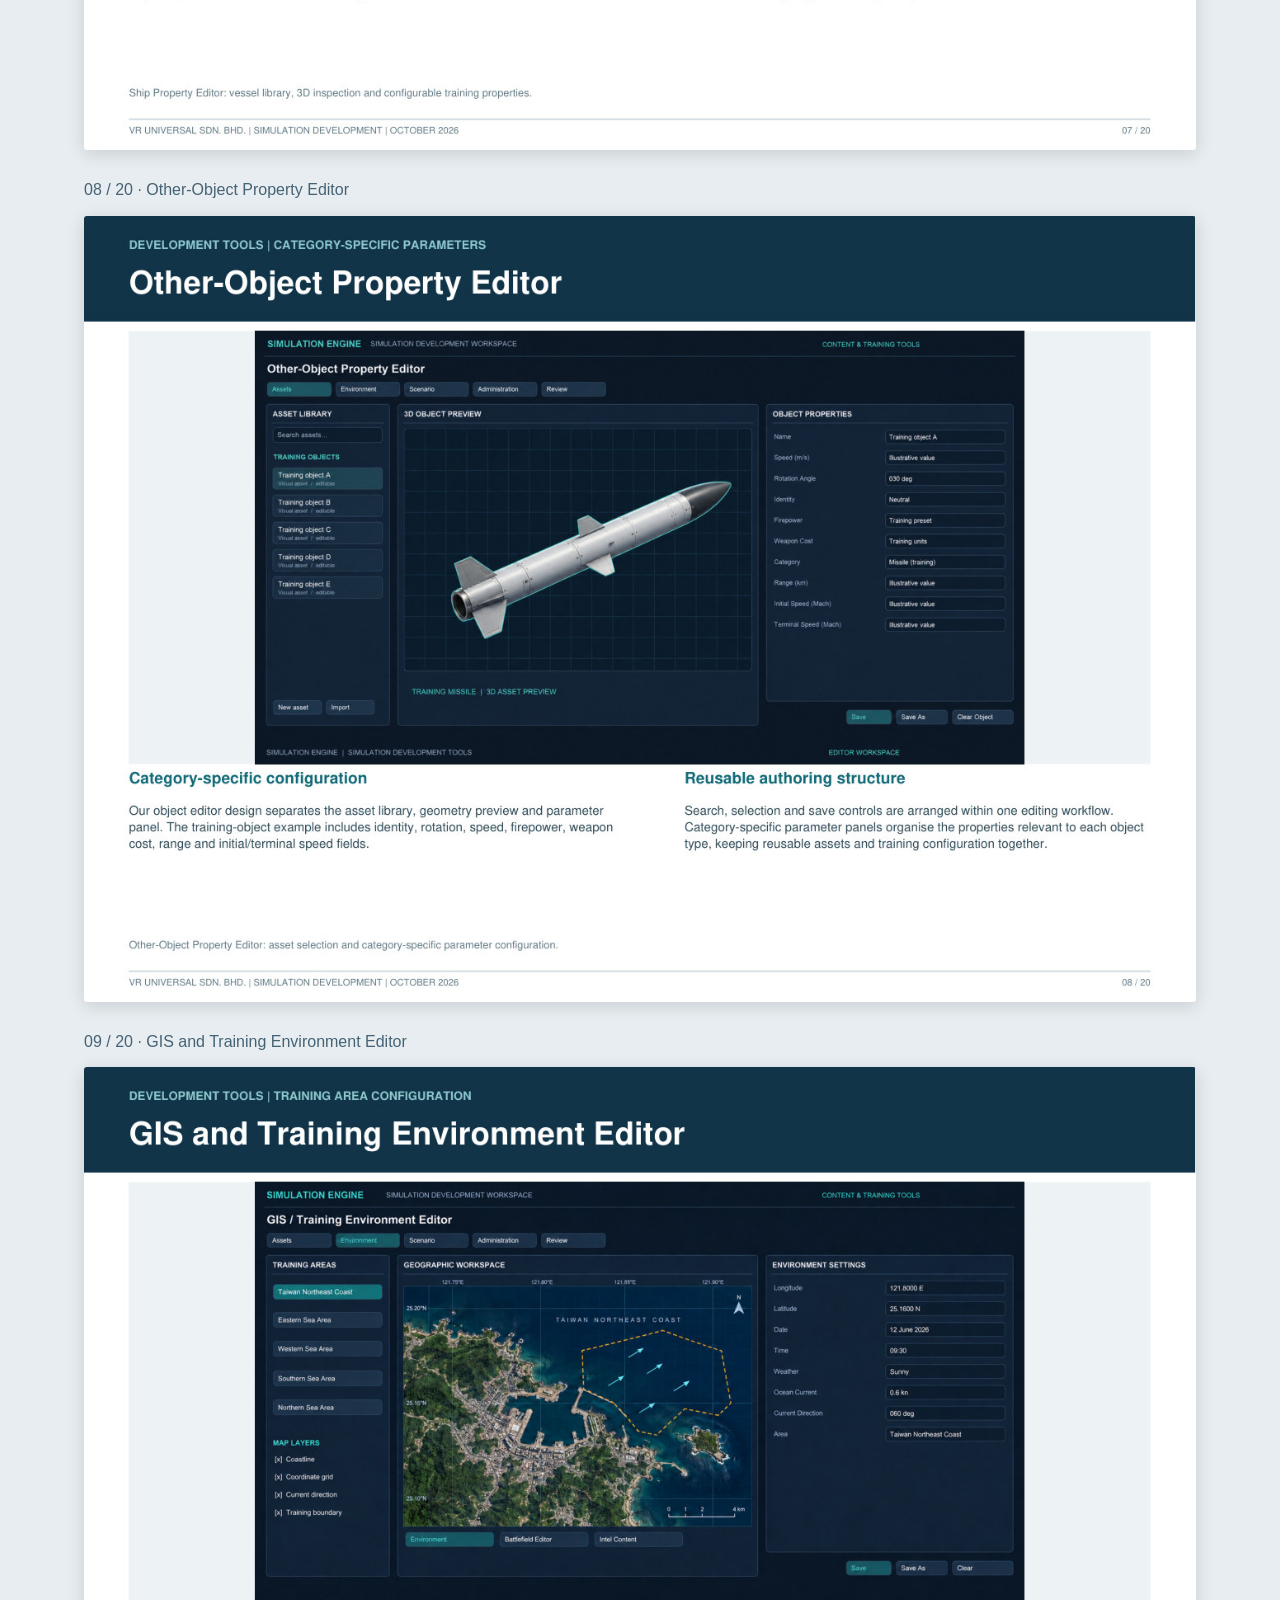
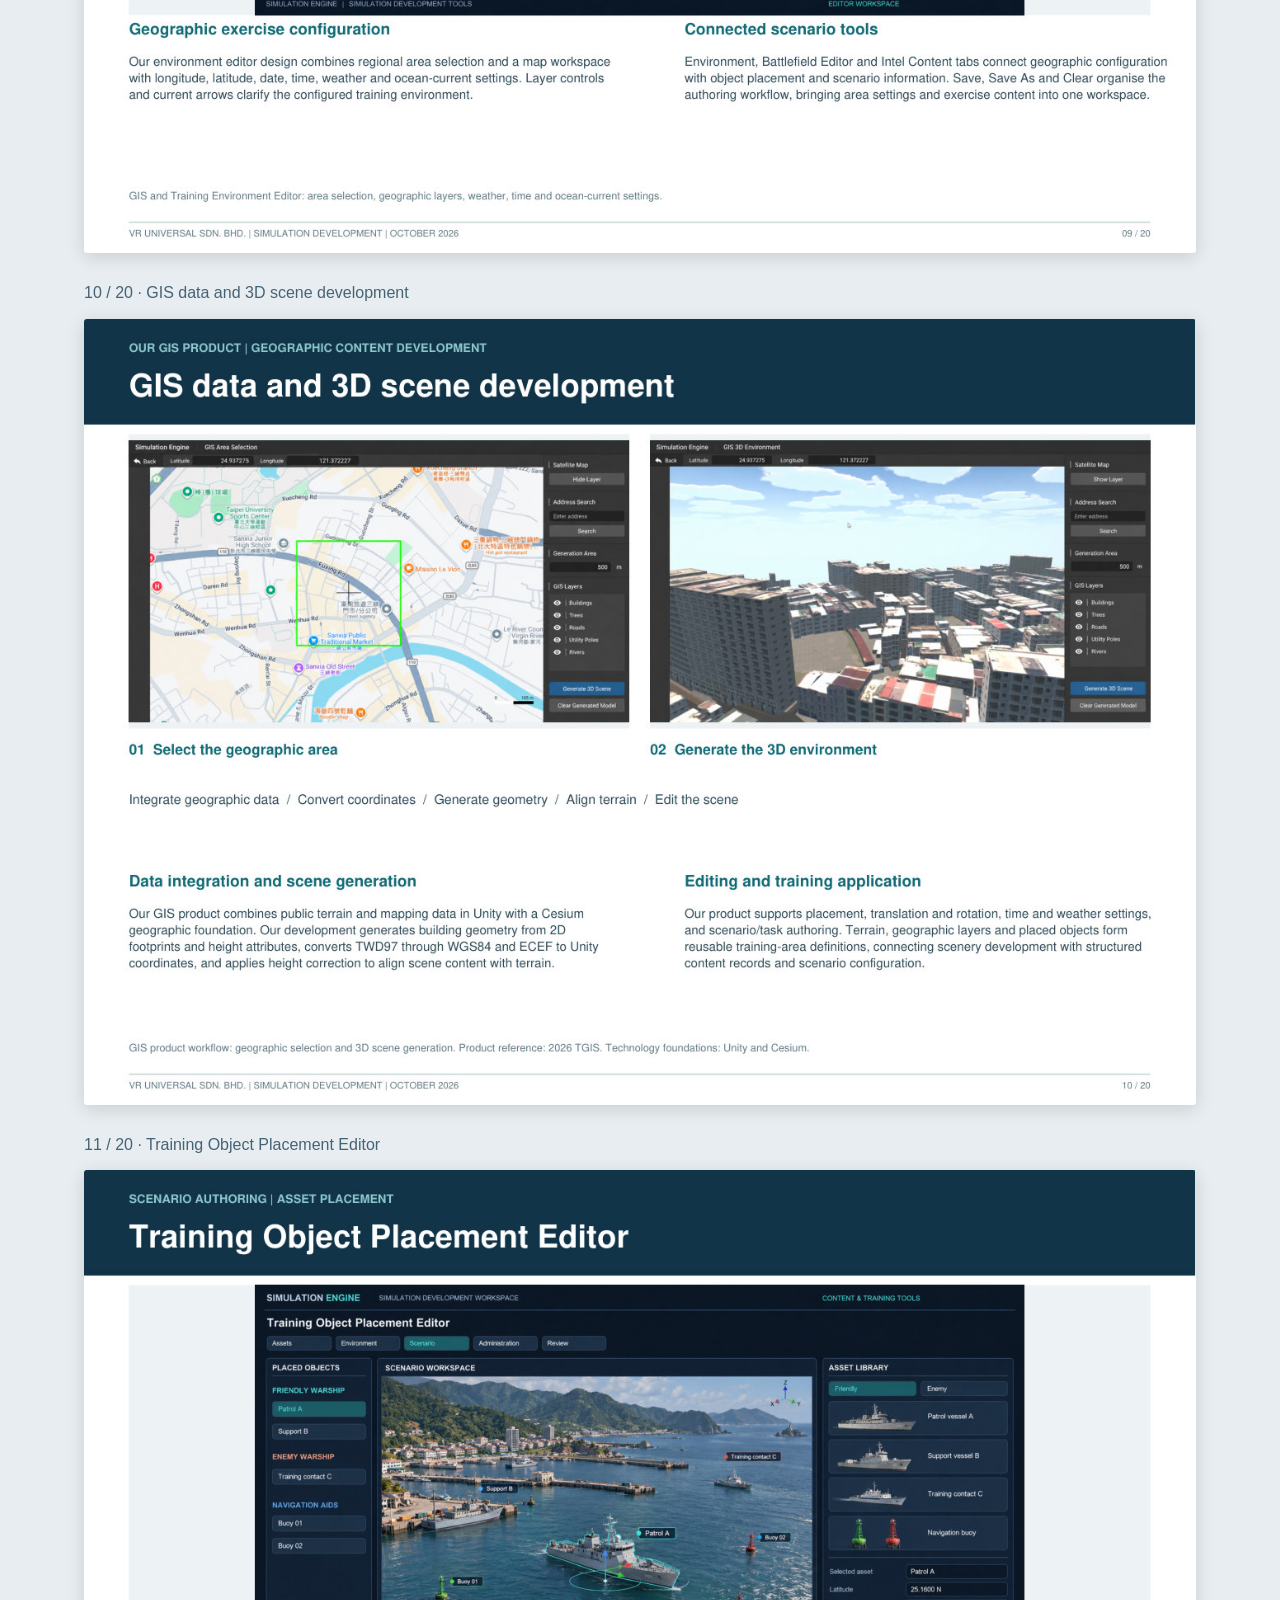
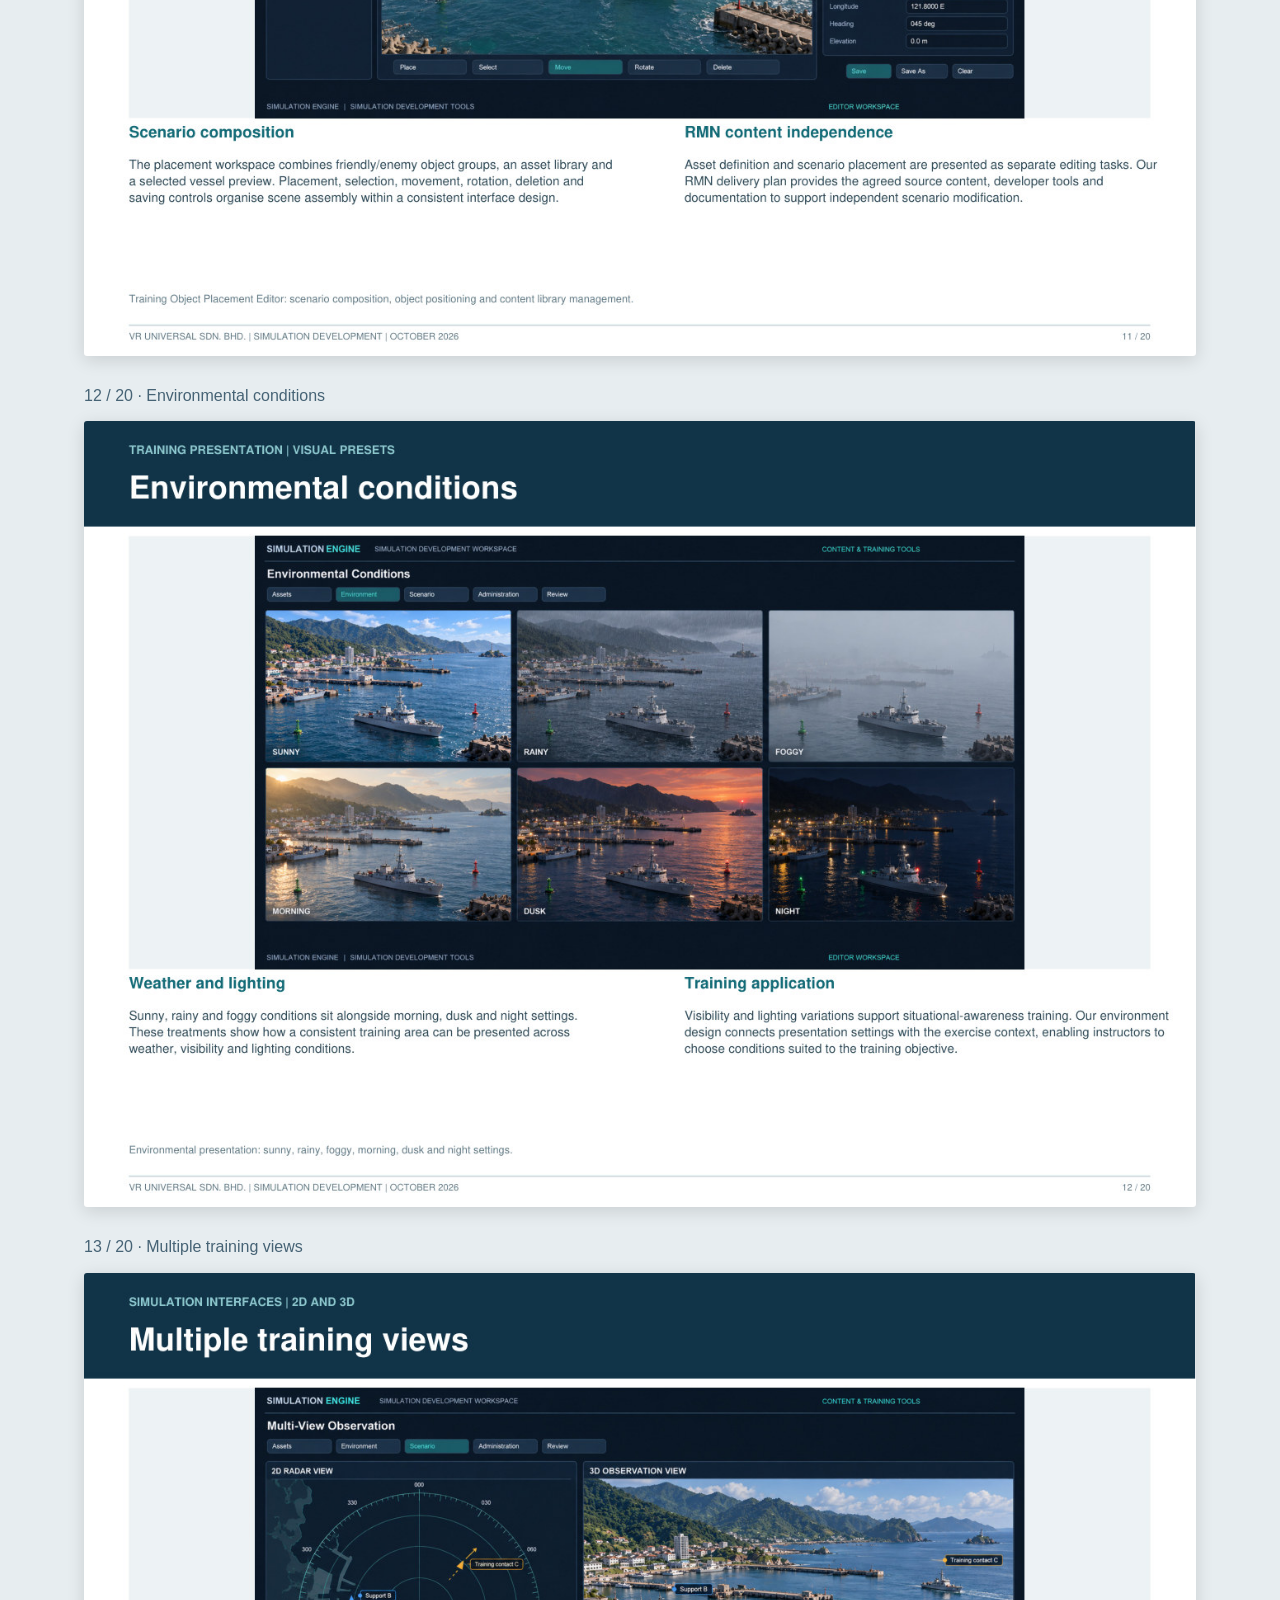
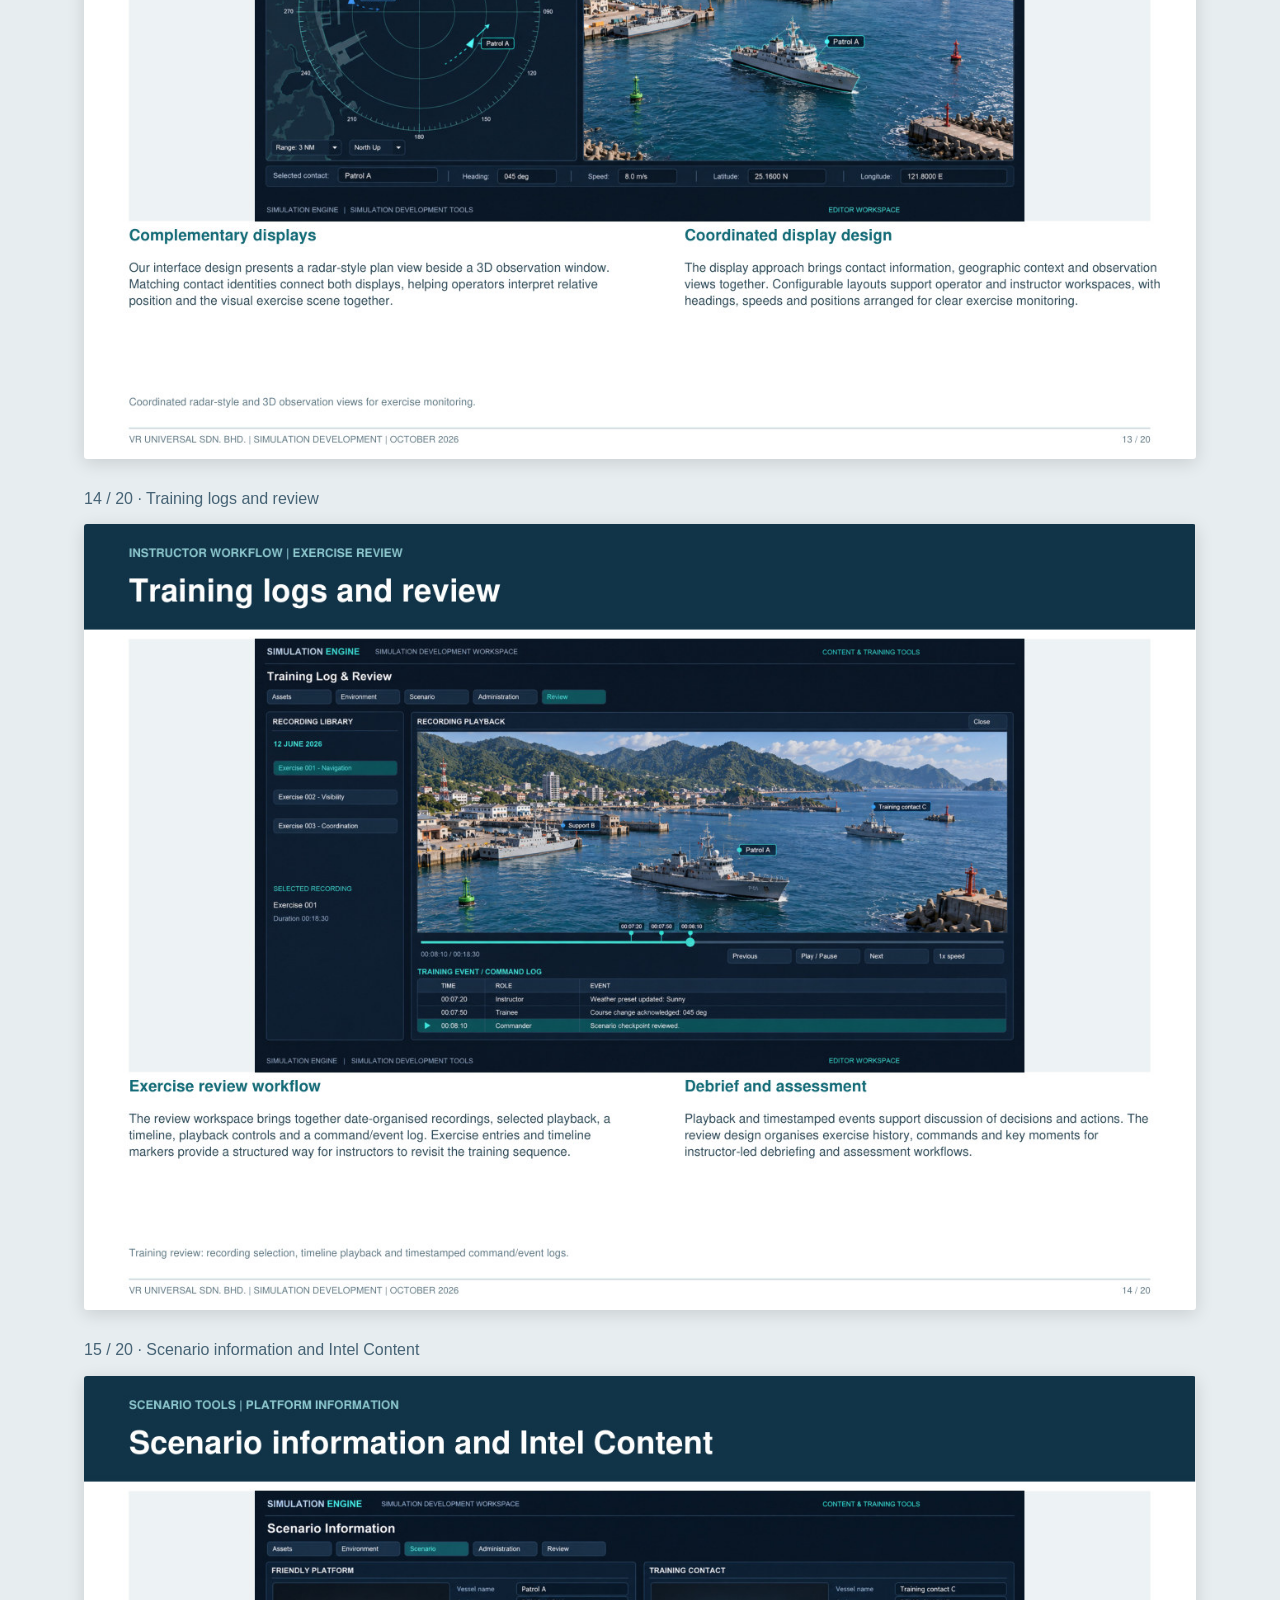
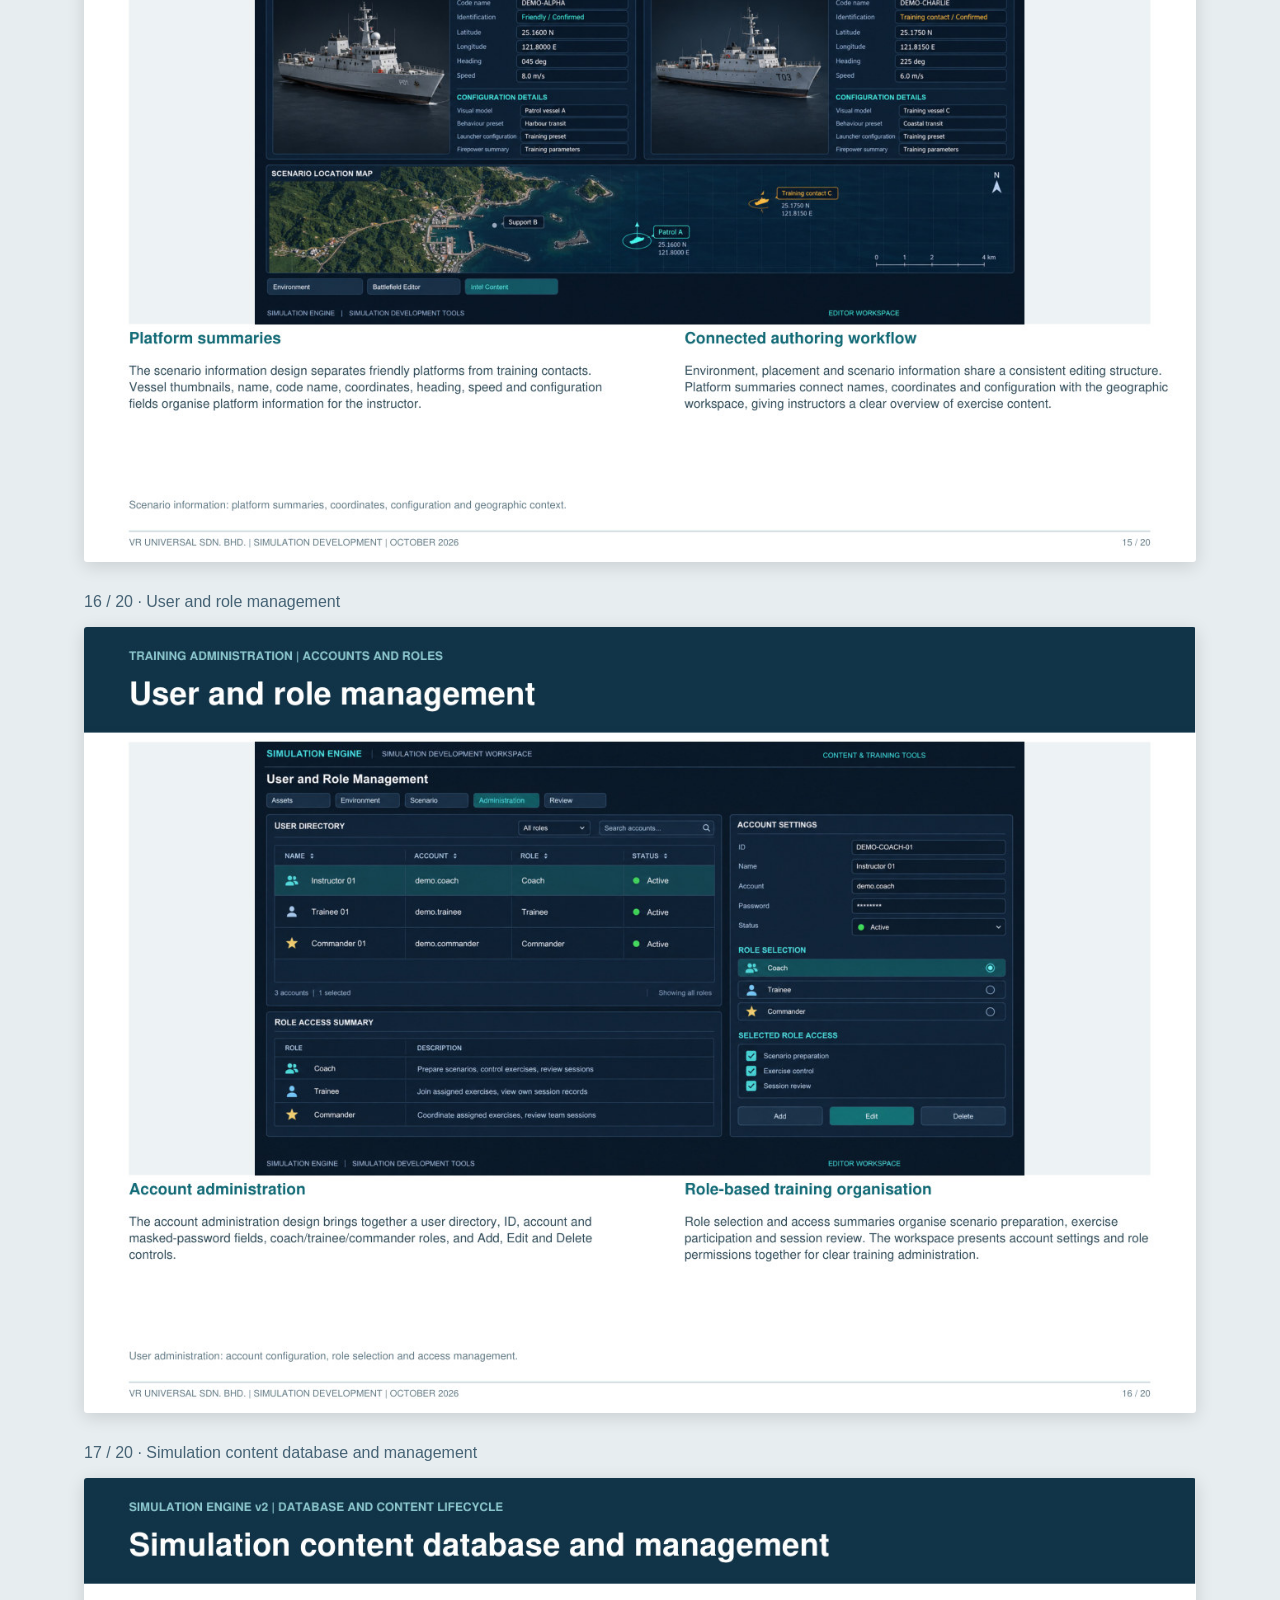
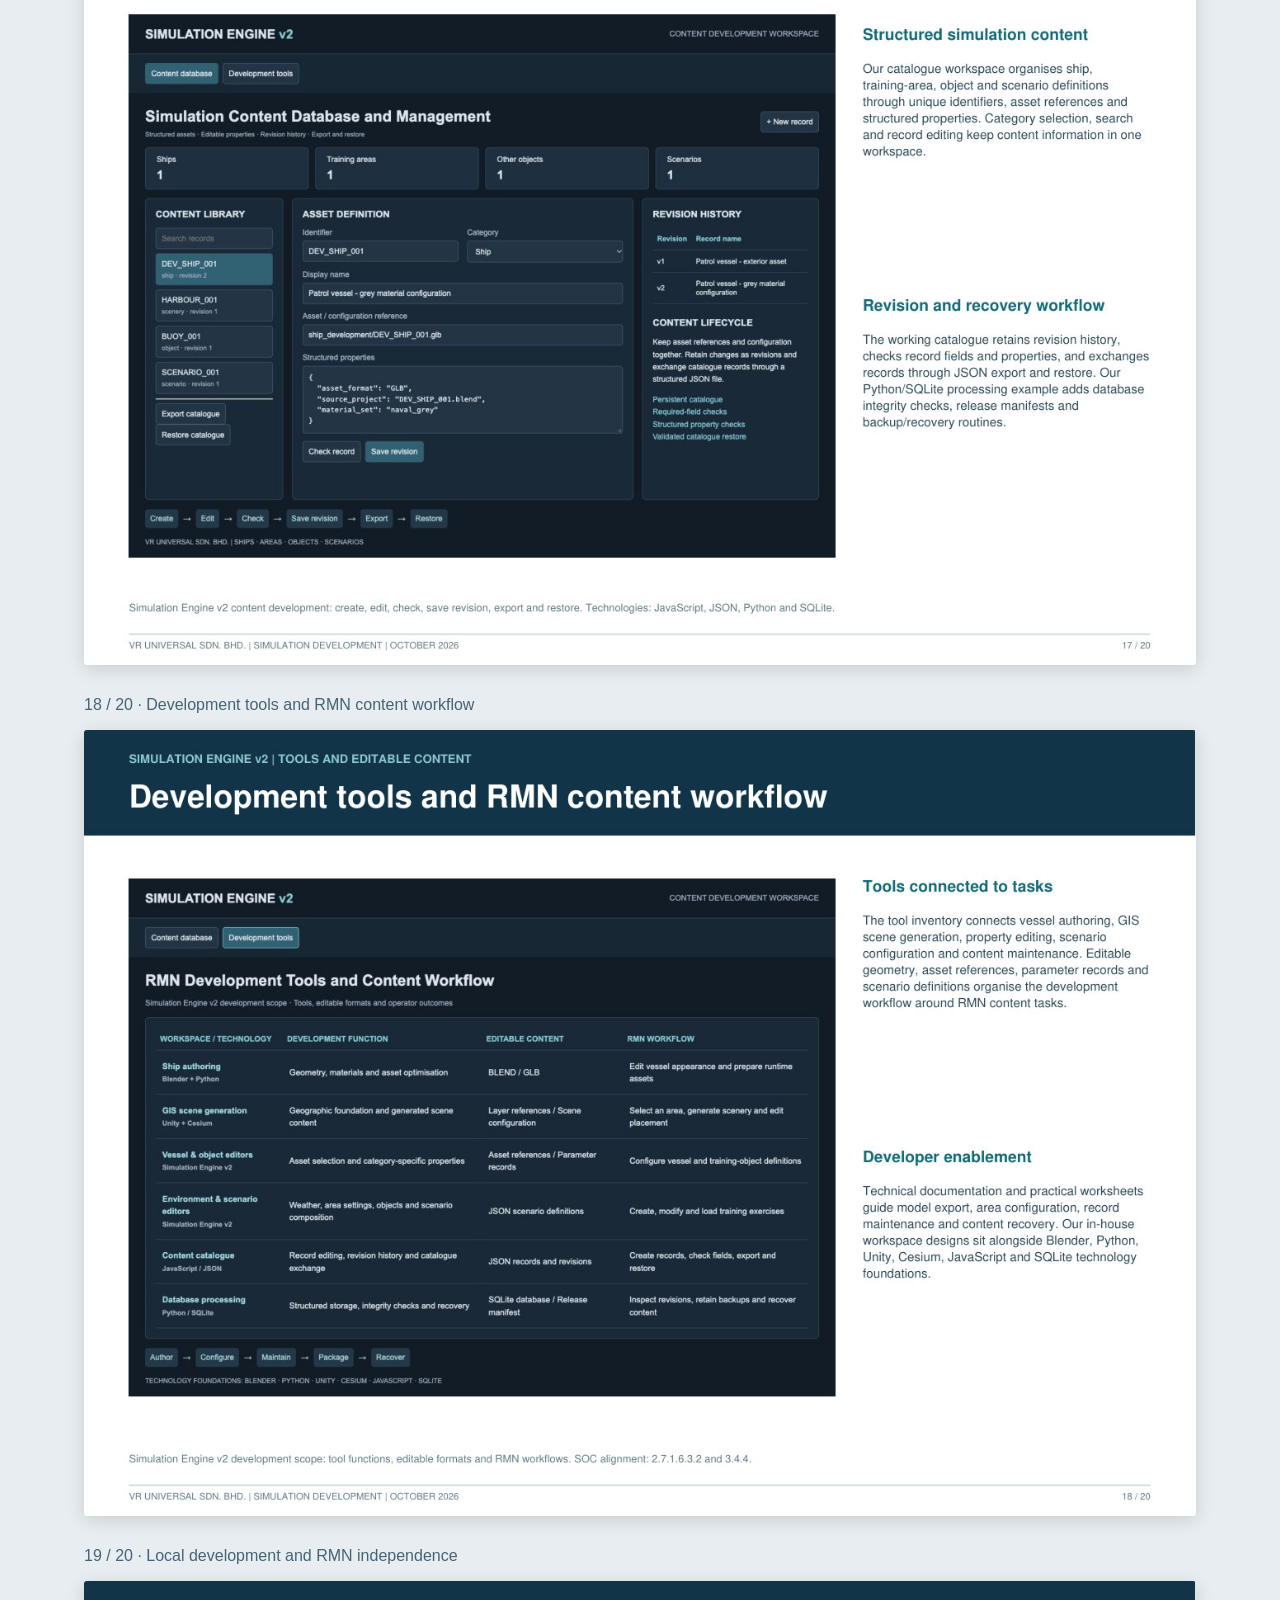
==== commit be2a4624: "Publish 20-page Simulation Engine v2 portfolio" ====
--- a/index.html
+++ b/index.html
@@ -1 +1 @@
-<!doctype html><html lang="en"><head><meta charset="utf-8"><meta name="viewport" content="width=device-width, initial-scale=1"><meta name="theme-color" content="#123548"><title>VR Universal | Simulation Development Portfolio</title><style>*{box-sizing:border-box}body{margin:0;background:#e7edf0;color:#183748;font:16px/1.5 Arial,sans-serif}header{background:#123548;color:white;padding:28px max(20px,calc((100vw - 1100px)/2))}h1{font-size:clamp(24px,5vw,38px);line-height:1.2;margin:8px 0 14px}.eyebrow{color:#9ed8d5;font-size:13px;letter-spacing:1px}.actions{display:flex;gap:12px;flex-wrap:wrap;margin-top:20px}.button{display:inline-block;background:#58d3c7;color:#103547;padding:12px 18px;border-radius:6px;text-decoration:none;font-weight:bold}.secondary{background:#274c60;color:white}main{max-width:1140px;margin:auto;padding:24px 14px}nav{background:white;border-radius:8px;padding:18px;margin-bottom:24px}nav a{color:#176878;display:inline-block;padding:6px 12px}article{scroll-margin-top:15px;margin:0 0 28px}h2{font-size:16px;font-weight:normal;color:#466375}article img{display:block;width:100%;height:auto;background:white;box-shadow:0 4px 18px #0002;border-radius:3px}footer{text-align:center;padding:25px;color:#496c7b;font-size:13px}@media(max-width:600px){header{padding:24px 18px}.button{flex:1;text-align:center}main{padding:18px 7px}h2{padding:0 8px}nav{margin:0 6px 20px}nav a{display:block;padding:8px}article img{border-radius:0}}</style></head><body><header><div class="eyebrow">VR UNIVERSAL SDN. BHD.</div><h1>Simulation development portfolio</h1><p>Simulation experience, content development and in-house development tools.</p><div class="actions"><a class="button" href="VR_Universal_Development_Portfolio.pdf">Open PDF</a><a class="button secondary" href="VR_Universal_Development_Portfolio.pdf" download>Download PDF</a></div><p style="font-size:13px;color:#bbd3dd">15 pages · Scroll below to preview on mobile. Pinch to zoom for interface details.</p></header><main><nav aria-label="Portfolio sections"><a href="#page-1">01 · Simulation development portfolio</a><a href="#page-2">02 · Fire safety and command training</a><a href="#page-3">03 · VR and physical interaction</a><a href="#page-4">04 · Ship model development</a><a href="#page-5">05 · Captured content and optimisation</a><a href="#page-6">06 · Ship Property Editor</a><a href="#page-7">07 · Other-Object Property Editor</a><a href="#page-8">08 · GIS and Training Environment Editor</a><a href="#page-9">09 · Training Object Placement Editor</a><a href="#page-10">10 · Environmental conditions</a><a href="#page-11">11 · Multiple training views</a><a href="#page-12">12 · Training logs and review</a><a href="#page-13">13 · Scenario information and Intel Content</a><a href="#page-14">14 · User and role management</a><a href="#page-15">15 · Local development and RMN independence</a></nav><article id="page-1"><h2>01 / 15 · Simulation development portfolio</h2><a href="pages/page-01.jpg" aria-label="Open full page 1"><img src="pages/page-01.jpg" width="1200" height="849" alt="Portfolio page 1: Simulation development portfolio" loading="eager"></a></article><article id="page-2"><h2>02 / 15 · Fire safety and command training</h2><a href="pages/page-02.jpg" aria-label="Open full page 2"><img src="pages/page-02.jpg" width="1200" height="849" alt="Portfolio page 2: Fire safety and command training" loading="lazy"></a></article><article id="page-3"><h2>03 / 15 · VR and physical interaction</h2><a href="pages/page-03.jpg" aria-label="Open full page 3"><img src="pages/page-03.jpg" width="1200" height="849" alt="Portfolio page 3: VR and physical interaction" loading="lazy"></a></article><article id="page-4"><h2>04 / 15 · Ship model development</h2><a href="pages/page-04.jpg" aria-label="Open full page 4"><img src="pages/page-04.jpg" width="1200" height="849" alt="Portfolio page 4: Ship model development" loading="lazy"></a></article><article id="page-5"><h2>05 / 15 · Captured content and optimisation</h2><a href="pages/page-05.jpg" aria-label="Open full page 5"><img src="pages/page-05.jpg" width="1200" height="849" alt="Portfolio page 5: Captured content and optimisation" loading="lazy"></a></article><article id="page-6"><h2>06 / 15 · Ship Property Editor</h2><a href="pages/page-06.jpg" aria-label="Open full page 6"><img src="pages/page-06.jpg" width="1200" height="849" alt="Portfolio page 6: Ship Property Editor" loading="lazy"></a></article><article id="page-7"><h2>07 / 15 · Other-Object Property Editor</h2><a href="pages/page-07.jpg" aria-label="Open full page 7"><img src="pages/page-07.jpg" width="1200" height="849" alt="Portfolio page 7: Other-Object Property Editor" loading="lazy"></a></article><article id="page-8"><h2>08 / 15 · GIS and Training Environment Editor</h2><a href="pages/page-08.jpg" aria-label="Open full page 8"><img src="pages/page-08.jpg" width="1200" height="849" alt="Portfolio page 8: GIS and Training Environment Editor" loading="lazy"></a></article><article id="page-9"><h2>09 / 15 · Training Object Placement Editor</h2><a href="pages/page-09.jpg" aria-label="Open full page 9"><img src="pages/page-09.jpg" width="1200" height="849" alt="Portfolio page 9: Training Object Placement Editor" loading="lazy"></a></article><article id="page-10"><h2>10 / 15 · Environmental conditions</h2><a href="pages/page-10.jpg" aria-label="Open full page 10"><img src="pages/page-10.jpg" width="1200" height="849" alt="Portfolio page 10: Environmental conditions" loading="lazy"></a></article><article id="page-11"><h2>11 / 15 · Multiple training views</h2><a href="pages/page-11.jpg" aria-label="Open full page 11"><img src="pages/page-11.jpg" width="1200" height="849" alt="Portfolio page 11: Multiple training views" loading="lazy"></a></article><article id="page-12"><h2>12 / 15 · Training logs and review</h2><a href="pages/page-12.jpg" aria-label="Open full page 12"><img src="pages/page-12.jpg" width="1200" height="849" alt="Portfolio page 12: Training logs and review" loading="lazy"></a></article><article id="page-13"><h2>13 / 15 · Scenario information and Intel Content</h2><a href="pages/page-13.jpg" aria-label="Open full page 13"><img src="pages/page-13.jpg" width="1200" height="849" alt="Portfolio page 13: Scenario information and Intel Content" loading="lazy"></a></article><article id="page-14"><h2>14 / 15 · User and role management</h2><a href="pages/page-14.jpg" aria-label="Open full page 14"><img src="pages/page-14.jpg" width="1200" height="849" alt="Portfolio page 14: User and role management" loading="lazy"></a></article><article id="page-15"><h2>15 / 15 · Local development and RMN independence</h2><a href="pages/page-15.jpg" aria-label="Open full page 15"><img src="pages/page-15.jpg" width="1200" height="849" alt="Portfolio page 15: Local development and RMN independence" loading="lazy"></a></article></main><footer>VR Universal Sdn. Bhd. · October 2026</footer></body></html>+<!doctype html><html lang="en"><head><meta charset="utf-8"><meta name="viewport" content="width=device-width, initial-scale=1"><meta name="theme-color" content="#123548"><title>VR Universal | Simulation Development Portfolio</title><style>*{box-sizing:border-box}body{margin:0;background:#e7edf0;color:#183748;font:16px/1.5 Arial,sans-serif}header{background:#123548;color:white;padding:28px max(20px,calc((100vw - 1100px)/2))}h1{font-size:clamp(24px,5vw,38px);line-height:1.2;margin:8px 0 14px}.eyebrow{color:#9ed8d5;font-size:13px;letter-spacing:1px}.actions{display:flex;gap:12px;flex-wrap:wrap;margin-top:20px}.button{display:inline-block;background:#58d3c7;color:#103547;padding:12px 18px;border-radius:6px;text-decoration:none;font-weight:bold}.secondary{background:#274c60;color:white}main{max-width:1140px;margin:auto;padding:24px 14px}nav{background:white;border-radius:8px;padding:18px;margin-bottom:24px}nav a{color:#176878;display:inline-block;padding:6px 12px}article{scroll-margin-top:15px;margin:0 0 28px}h2{font-size:16px;font-weight:normal;color:#466375}article img{display:block;width:100%;height:auto;background:white;box-shadow:0 4px 18px #0002;border-radius:3px}footer{text-align:center;padding:25px;color:#496c7b;font-size:13px}@media(max-width:600px){header{padding:24px 18px}.button{flex:1;text-align:center}main{padding:18px 7px}h2{padding:0 8px}nav{margin:0 6px 20px}nav a{display:block;padding:8px}article img{border-radius:0}}</style></head><body><header><div class="eyebrow">VR UNIVERSAL SDN. BHD.</div><h1>Simulation development portfolio</h1><p>Simulation experience, content development and in-house development tools.</p><div class="actions"><a class="button" href="VR_Universal_Development_Portfolio_v2.pdf">Open PDF</a><a class="button secondary" href="VR_Universal_Development_Portfolio_v2.pdf" download>Download PDF</a></div><p style="font-size:13px;color:#bbd3dd">20 pages · Simulation Engine v2 · Scroll below to preview on mobile. Pinch to zoom for interface details.</p></header><main><nav aria-label="Portfolio sections"><a href="#page-1">01 · Simulation development portfolio</a><a href="#page-2">02 · Simulation development portfolio</a><a href="#page-3">03 · Fire safety and command training</a><a href="#page-4">04 · VR and physical interaction</a><a href="#page-5">05 · Ship model development</a><a href="#page-6">06 · Captured content and optimisation</a><a href="#page-7">07 · Ship Property Editor</a><a href="#page-8">08 · Other-Object Property Editor</a><a href="#page-9">09 · GIS and Training Environment Editor</a><a href="#page-10">10 · GIS data and 3D scene development</a><a href="#page-11">11 · Training Object Placement Editor</a><a href="#page-12">12 · Environmental conditions</a><a href="#page-13">13 · Multiple training views</a><a href="#page-14">14 · Training logs and review</a><a href="#page-15">15 · Scenario information and Intel Content</a><a href="#page-16">16 · User and role management</a><a href="#page-17">17 · Simulation content database and management</a><a href="#page-18">18 · Development tools and RMN content workflow</a><a href="#page-19">19 · Local development and RMN independence</a><a href="#page-20">20 · VR Universal · Simulation development</a></nav><article id="page-1"><h2>01 / 20 · Simulation development portfolio</h2><a href="pages/page-01.jpg" aria-label="Open full page 1"><img src="pages/page-01.jpg" width="1347" height="953" alt="Portfolio page 1: Simulation development portfolio" loading="eager"></a></article><article id="page-2"><h2>02 / 20 · Simulation development portfolio</h2><a href="pages/page-02.jpg" aria-label="Open full page 2"><img src="pages/page-02.jpg" width="1347" height="953" alt="Portfolio page 2: Simulation development portfolio" loading="lazy"></a></article><article id="page-3"><h2>03 / 20 · Fire safety and command training</h2><a href="pages/page-03.jpg" aria-label="Open full page 3"><img src="pages/page-03.jpg" width="1347" height="953" alt="Portfolio page 3: Fire safety and command training" loading="lazy"></a></article><article id="page-4"><h2>04 / 20 · VR and physical interaction</h2><a href="pages/page-04.jpg" aria-label="Open full page 4"><img src="pages/page-04.jpg" width="1347" height="953" alt="Portfolio page 4: VR and physical interaction" loading="lazy"></a></article><article id="page-5"><h2>05 / 20 · Ship model development</h2><a href="pages/page-05.jpg" aria-label="Open full page 5"><img src="pages/page-05.jpg" width="1347" height="953" alt="Portfolio page 5: Ship model development" loading="lazy"></a></article><article id="page-6"><h2>06 / 20 · Captured content and optimisation</h2><a href="pages/page-06.jpg" aria-label="Open full page 6"><img src="pages/page-06.jpg" width="1347" height="953" alt="Portfolio page 6: Captured content and optimisation" loading="lazy"></a></article><article id="page-7"><h2>07 / 20 · Ship Property Editor</h2><a href="pages/page-07.jpg" aria-label="Open full page 7"><img src="pages/page-07.jpg" width="1347" height="953" alt="Portfolio page 7: Ship Property Editor" loading="lazy"></a></article><article id="page-8"><h2>08 / 20 · Other-Object Property Editor</h2><a href="pages/page-08.jpg" aria-label="Open full page 8"><img src="pages/page-08.jpg" width="1347" height="953" alt="Portfolio page 8: Other-Object Property Editor" loading="lazy"></a></article><article id="page-9"><h2>09 / 20 · GIS and Training Environment Editor</h2><a href="pages/page-09.jpg" aria-label="Open full page 9"><img src="pages/page-09.jpg" width="1347" height="953" alt="Portfolio page 9: GIS and Training Environment Editor" loading="lazy"></a></article><article id="page-10"><h2>10 / 20 · GIS data and 3D scene development</h2><a href="pages/page-10.jpg" aria-label="Open full page 10"><img src="pages/page-10.jpg" width="1347" height="953" alt="Portfolio page 10: GIS data and 3D scene development" loading="lazy"></a></article><article id="page-11"><h2>11 / 20 · Training Object Placement Editor</h2><a href="pages/page-11.jpg" aria-label="Open full page 11"><img src="pages/page-11.jpg" width="1347" height="953" alt="Portfolio page 11: Training Object Placement Editor" loading="lazy"></a></article><article id="page-12"><h2>12 / 20 · Environmental conditions</h2><a href="pages/page-12.jpg" aria-label="Open full page 12"><img src="pages/page-12.jpg" width="1347" height="953" alt="Portfolio page 12: Environmental conditions" loading="lazy"></a></article><article id="page-13"><h2>13 / 20 · Multiple training views</h2><a href="pages/page-13.jpg" aria-label="Open full page 13"><img src="pages/page-13.jpg" width="1347" height="953" alt="Portfolio page 13: Multiple training views" loading="lazy"></a></article><article id="page-14"><h2>14 / 20 · Training logs and review</h2><a href="pages/page-14.jpg" aria-label="Open full page 14"><img src="pages/page-14.jpg" width="1347" height="953" alt="Portfolio page 14: Training logs and review" loading="lazy"></a></article><article id="page-15"><h2>15 / 20 · Scenario information and Intel Content</h2><a href="pages/page-15.jpg" aria-label="Open full page 15"><img src="pages/page-15.jpg" width="1347" height="953" alt="Portfolio page 15: Scenario information and Intel Content" loading="lazy"></a></article><article id="page-16"><h2>16 / 20 · User and role management</h2><a href="pages/page-16.jpg" aria-label="Open full page 16"><img src="pages/page-16.jpg" width="1347" height="953" alt="Portfolio page 16: User and role management" loading="lazy"></a></article><article id="page-17"><h2>17 / 20 · Simulation content database and management</h2><a href="pages/page-17.jpg" aria-label="Open full page 17"><img src="pages/page-17.jpg" width="1347" height="953" alt="Portfolio page 17: Simulation content database and management" loading="lazy"></a></article><article id="page-18"><h2>18 / 20 · Development tools and RMN content workflow</h2><a href="pages/page-18.jpg" aria-label="Open full page 18"><img src="pages/page-18.jpg" width="1347" height="953" alt="Portfolio page 18: Development tools and RMN content workflow" loading="lazy"></a></article><article id="page-19"><h2>19 / 20 · Local development and RMN independence</h2><a href="pages/page-19.jpg" aria-label="Open full page 19"><img src="pages/page-19.jpg" width="1347" height="953" alt="Portfolio page 19: Local development and RMN independence" loading="lazy"></a></article><article id="page-20"><h2>20 / 20 · VR Universal · Simulation development</h2><a href="pages/page-20.jpg" aria-label="Open full page 20"><img src="pages/page-20.jpg" width="1347" height="953" alt="Portfolio page 20: VR Universal · Simulation development" loading="lazy"></a></article></main><footer>VR Universal Sdn. Bhd. · October 2026</footer></body></html>
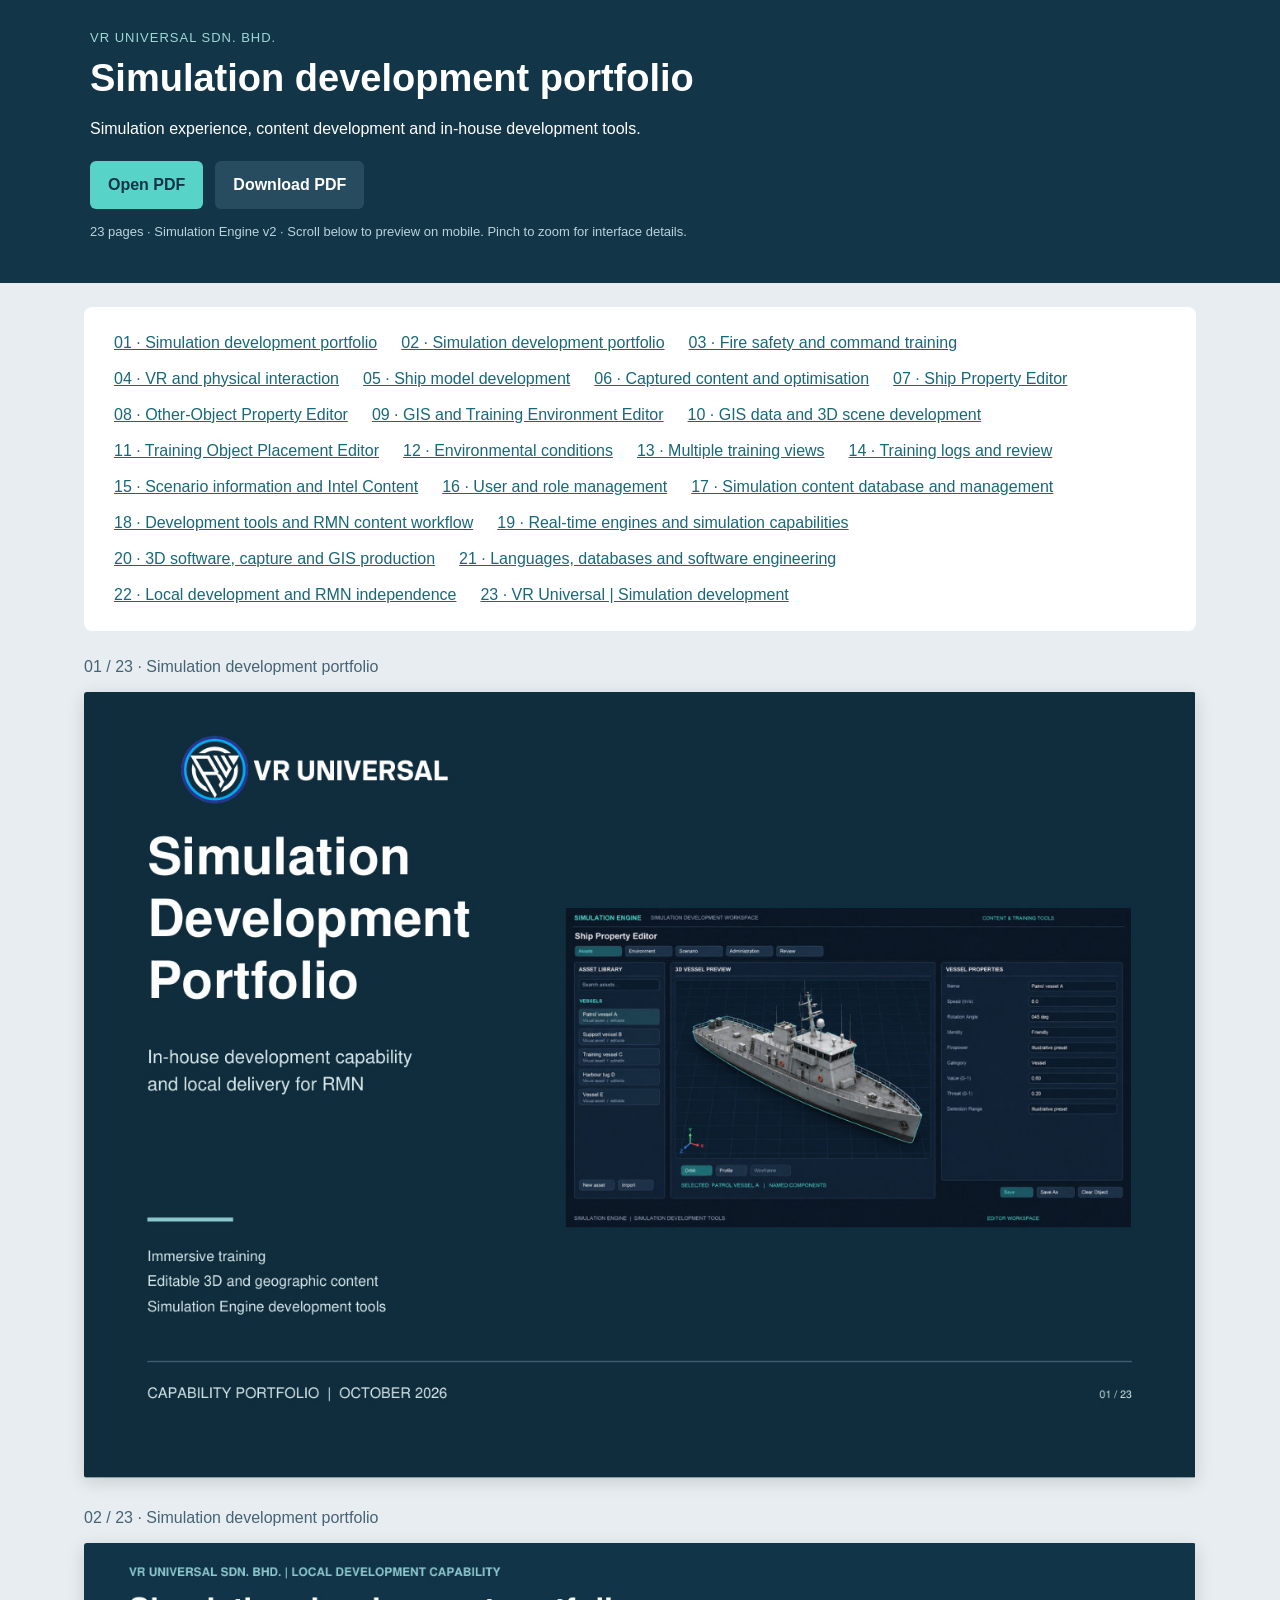
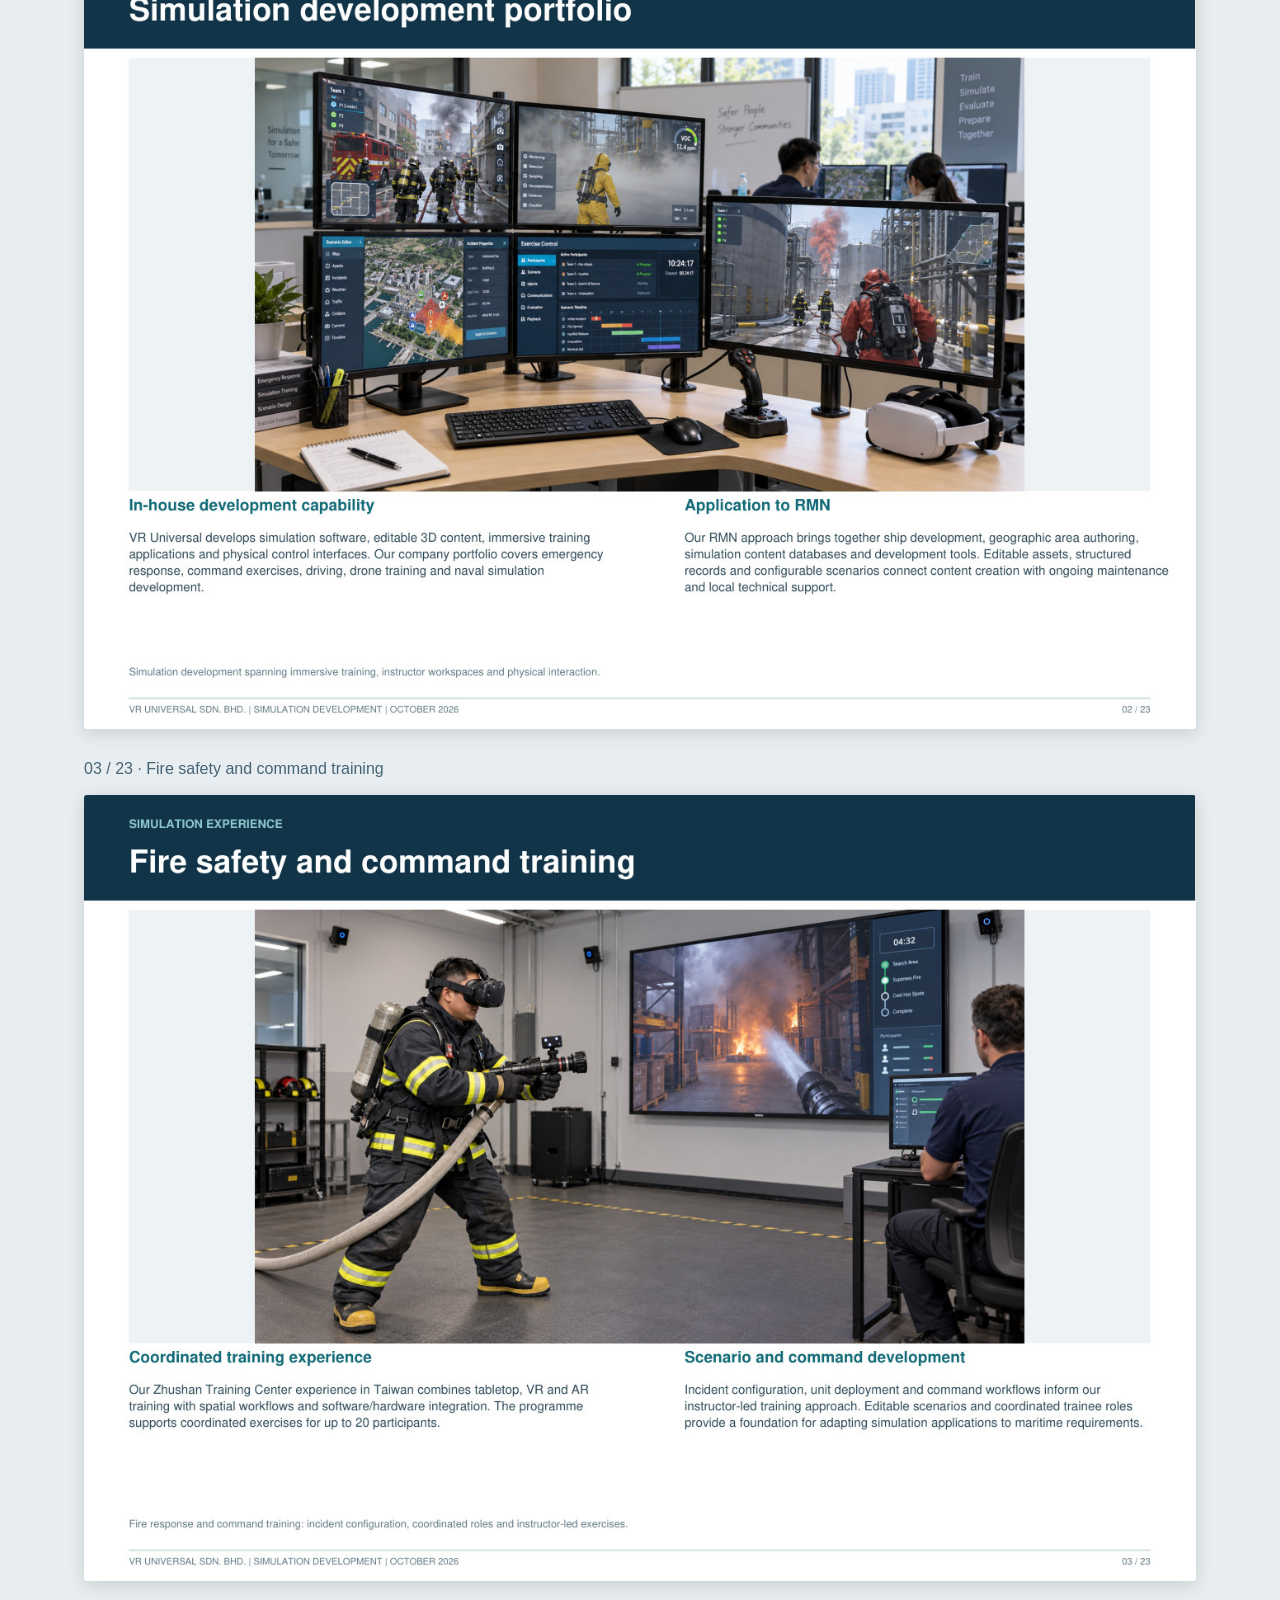
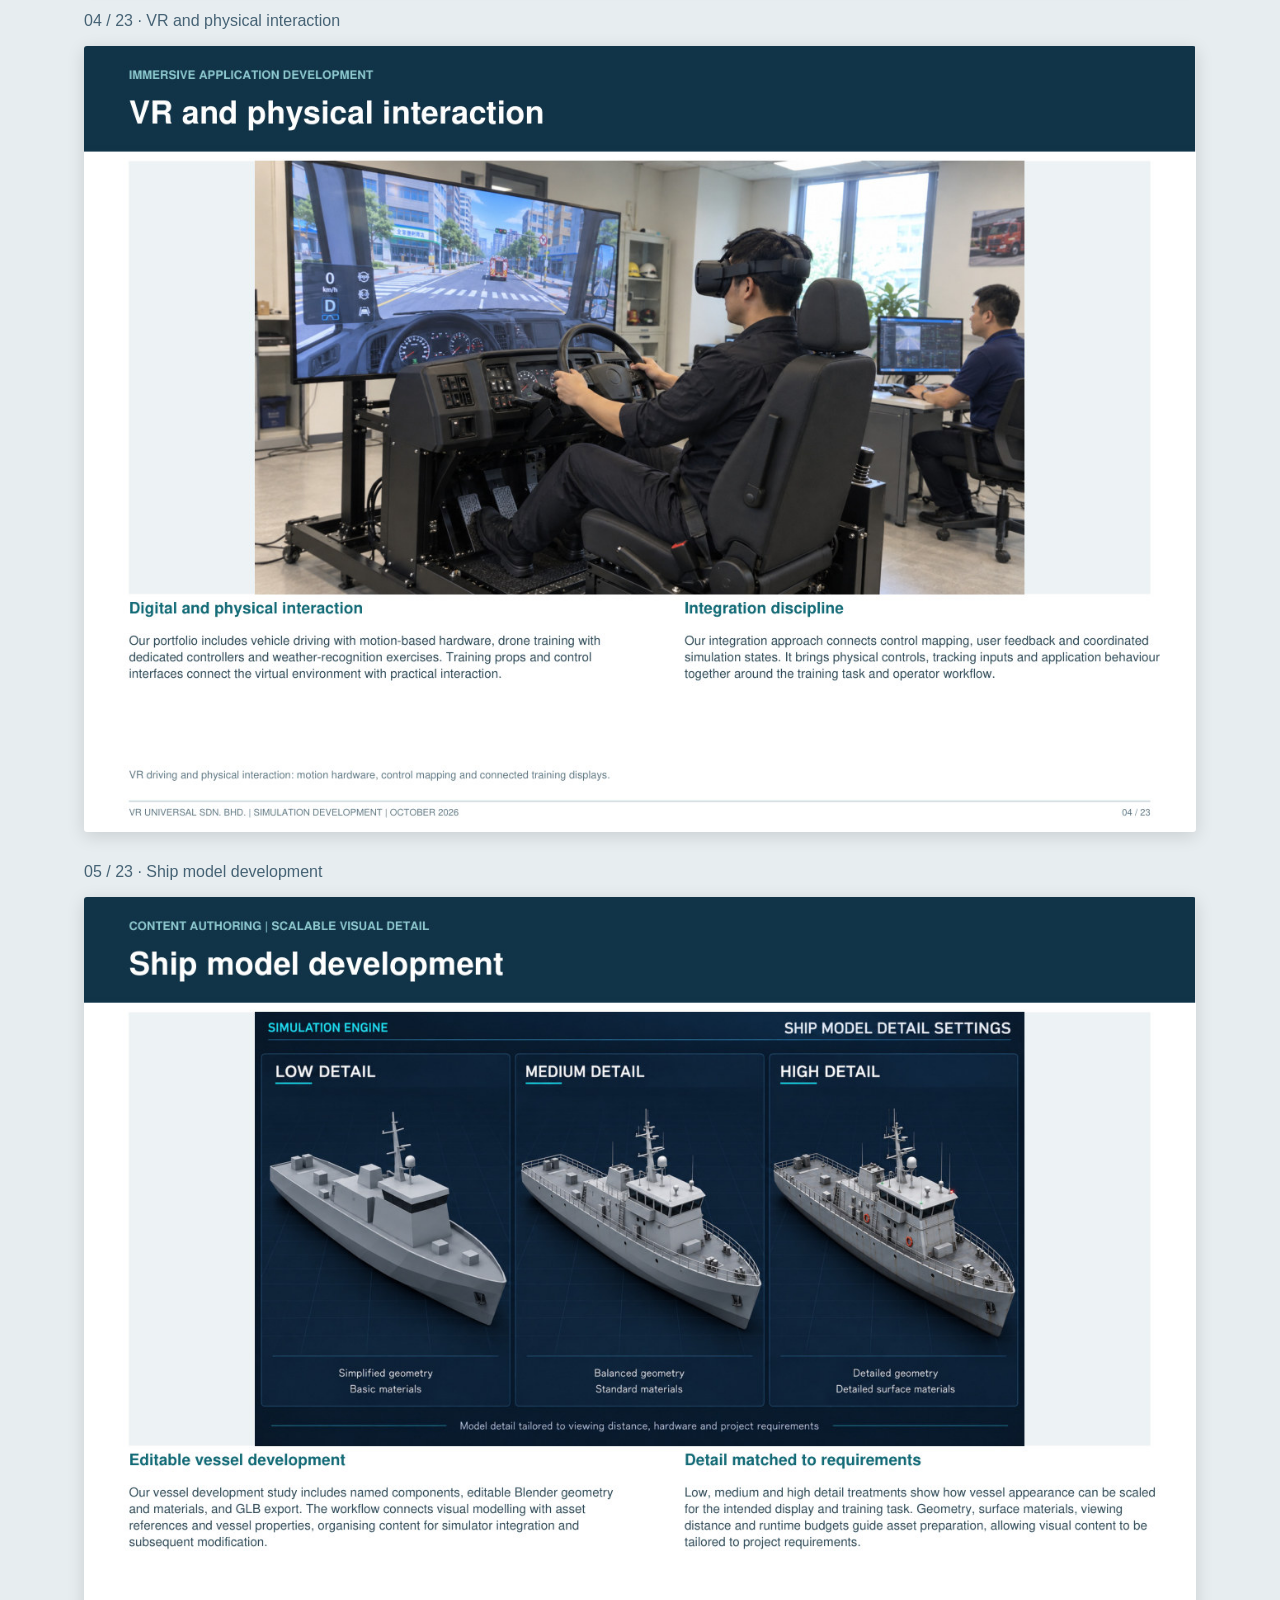
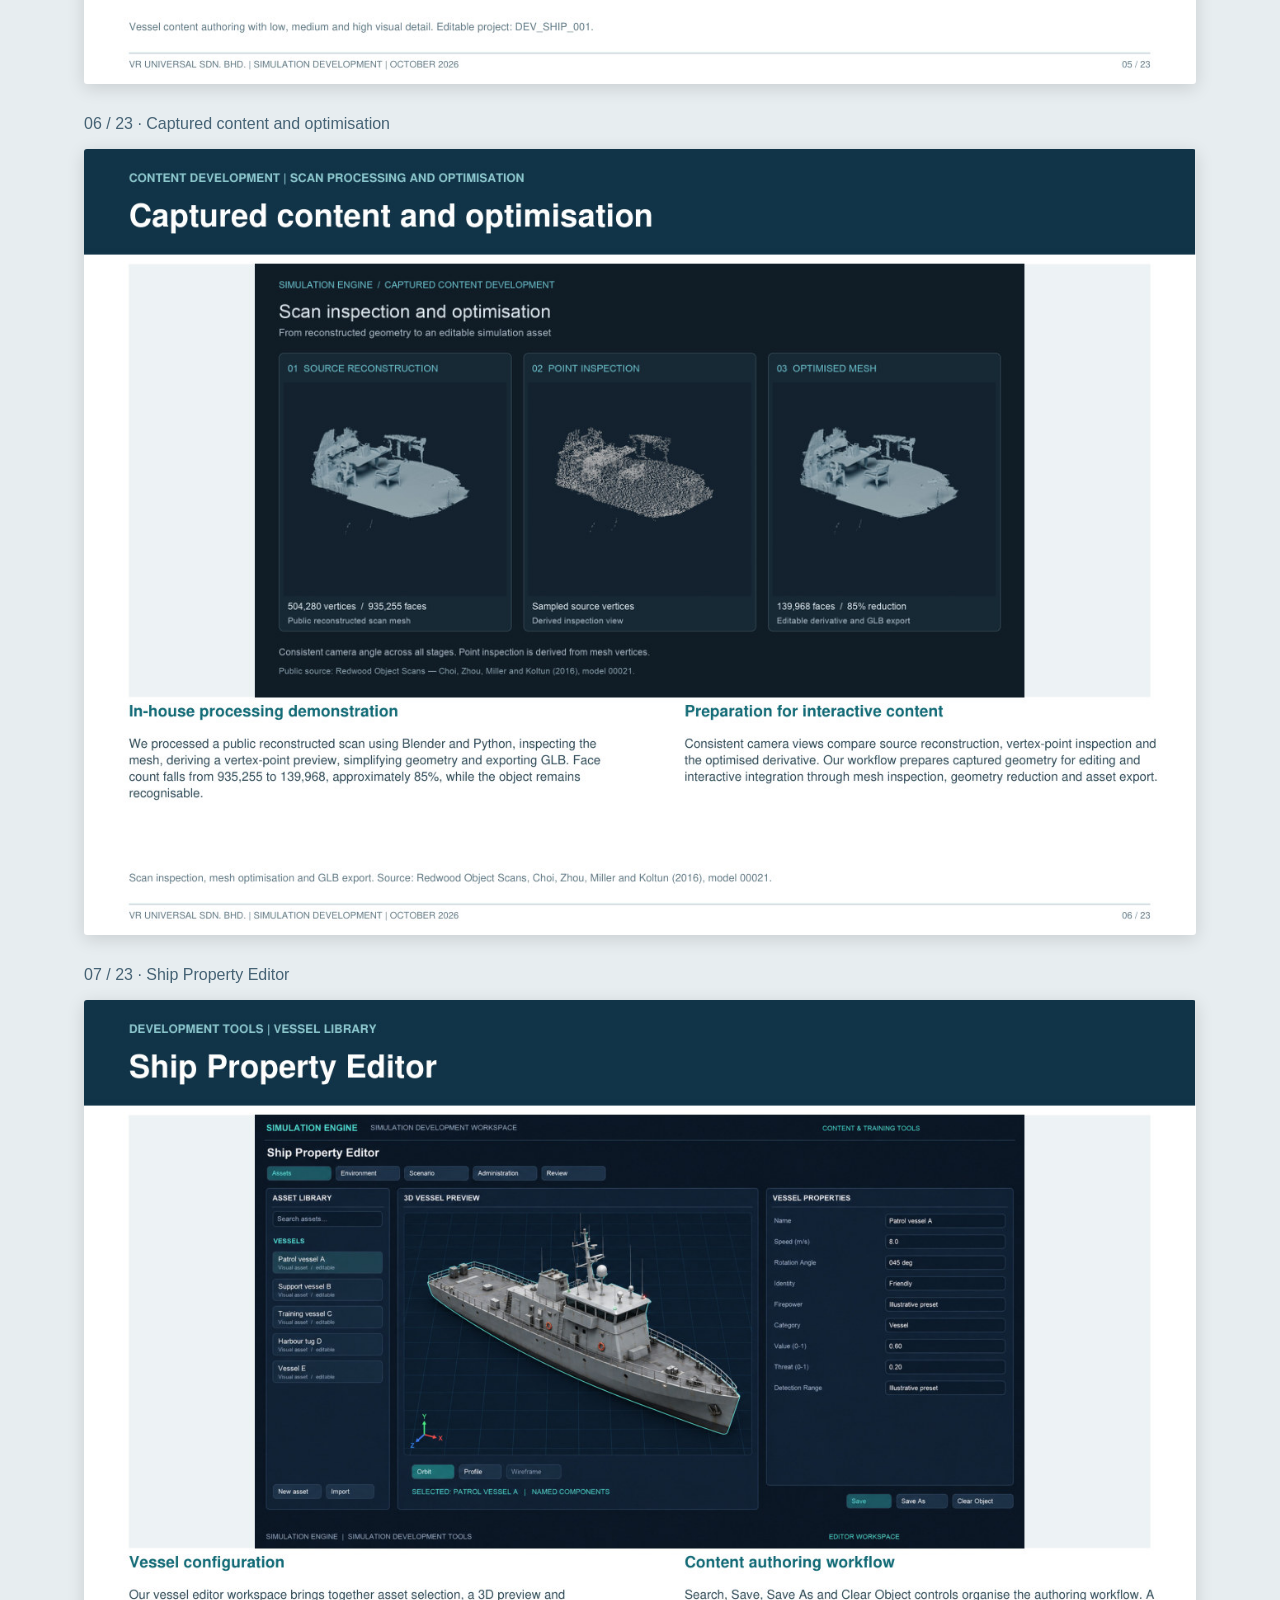
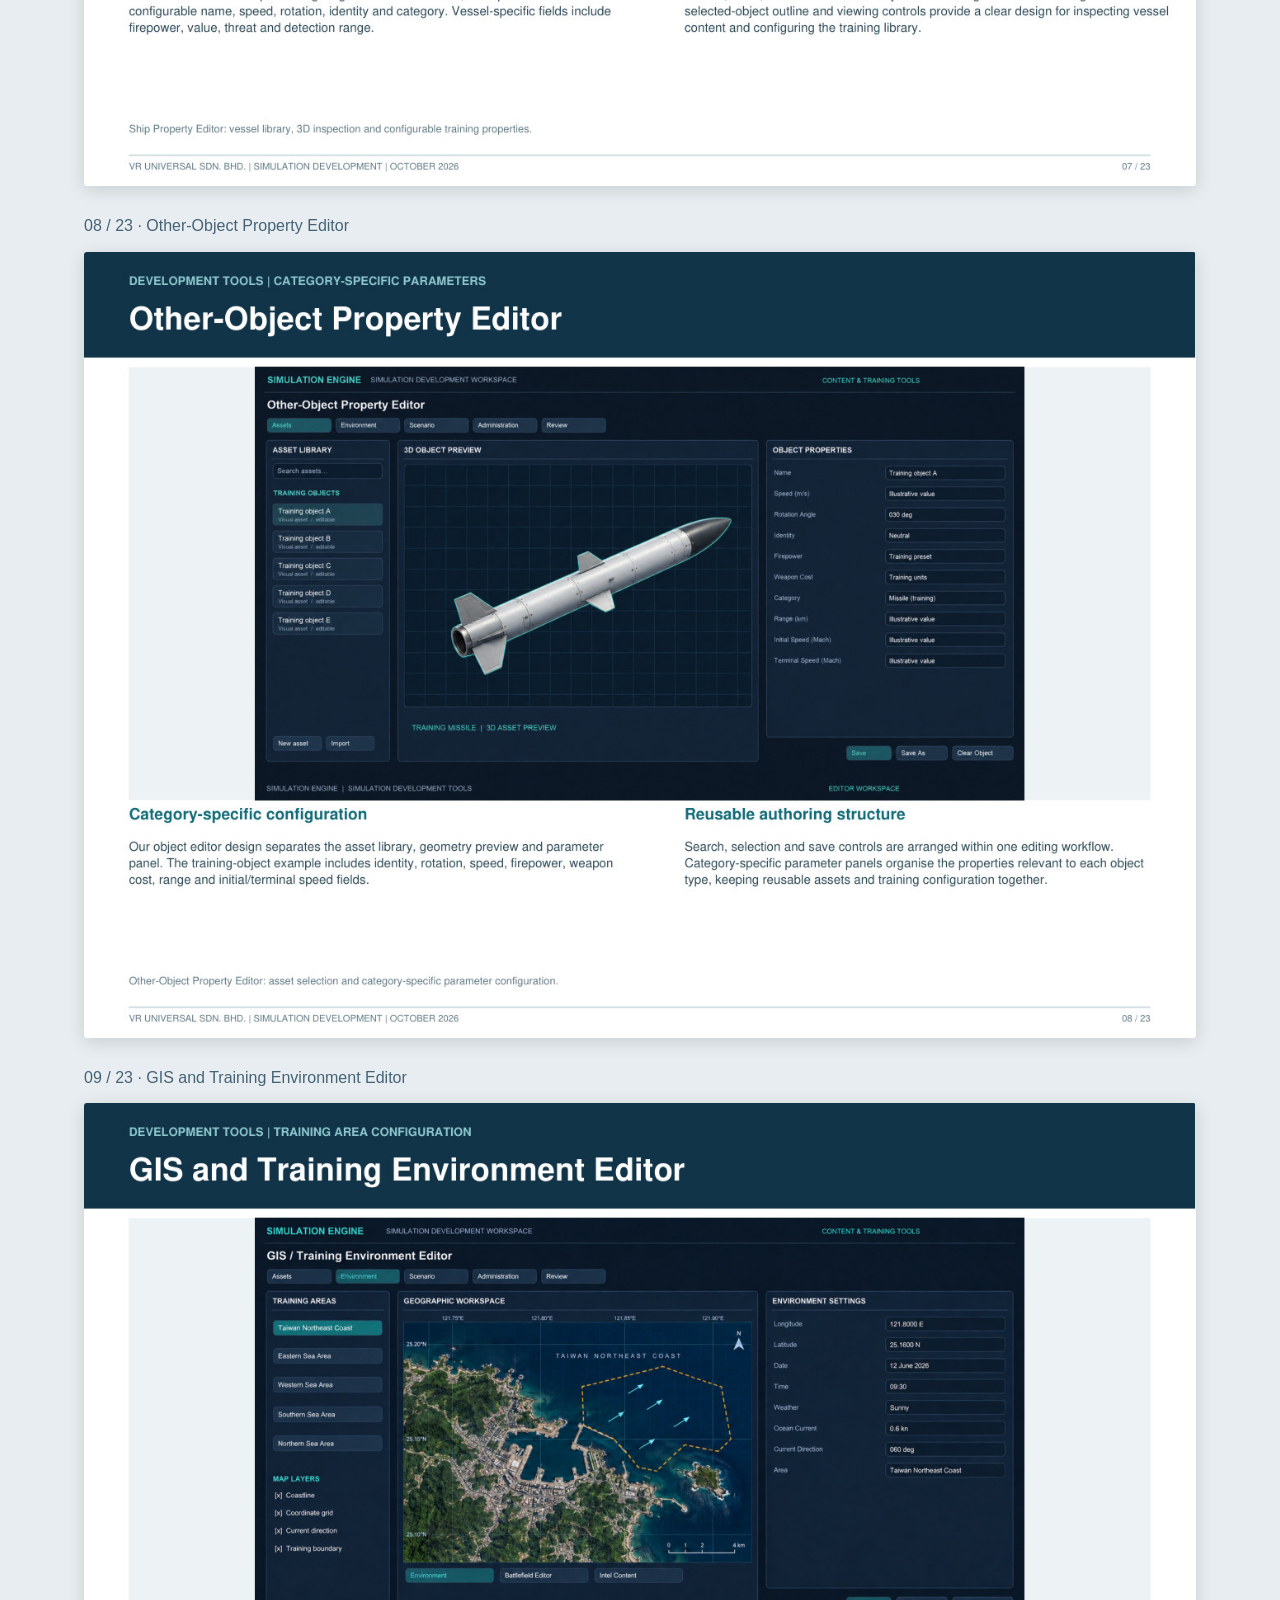
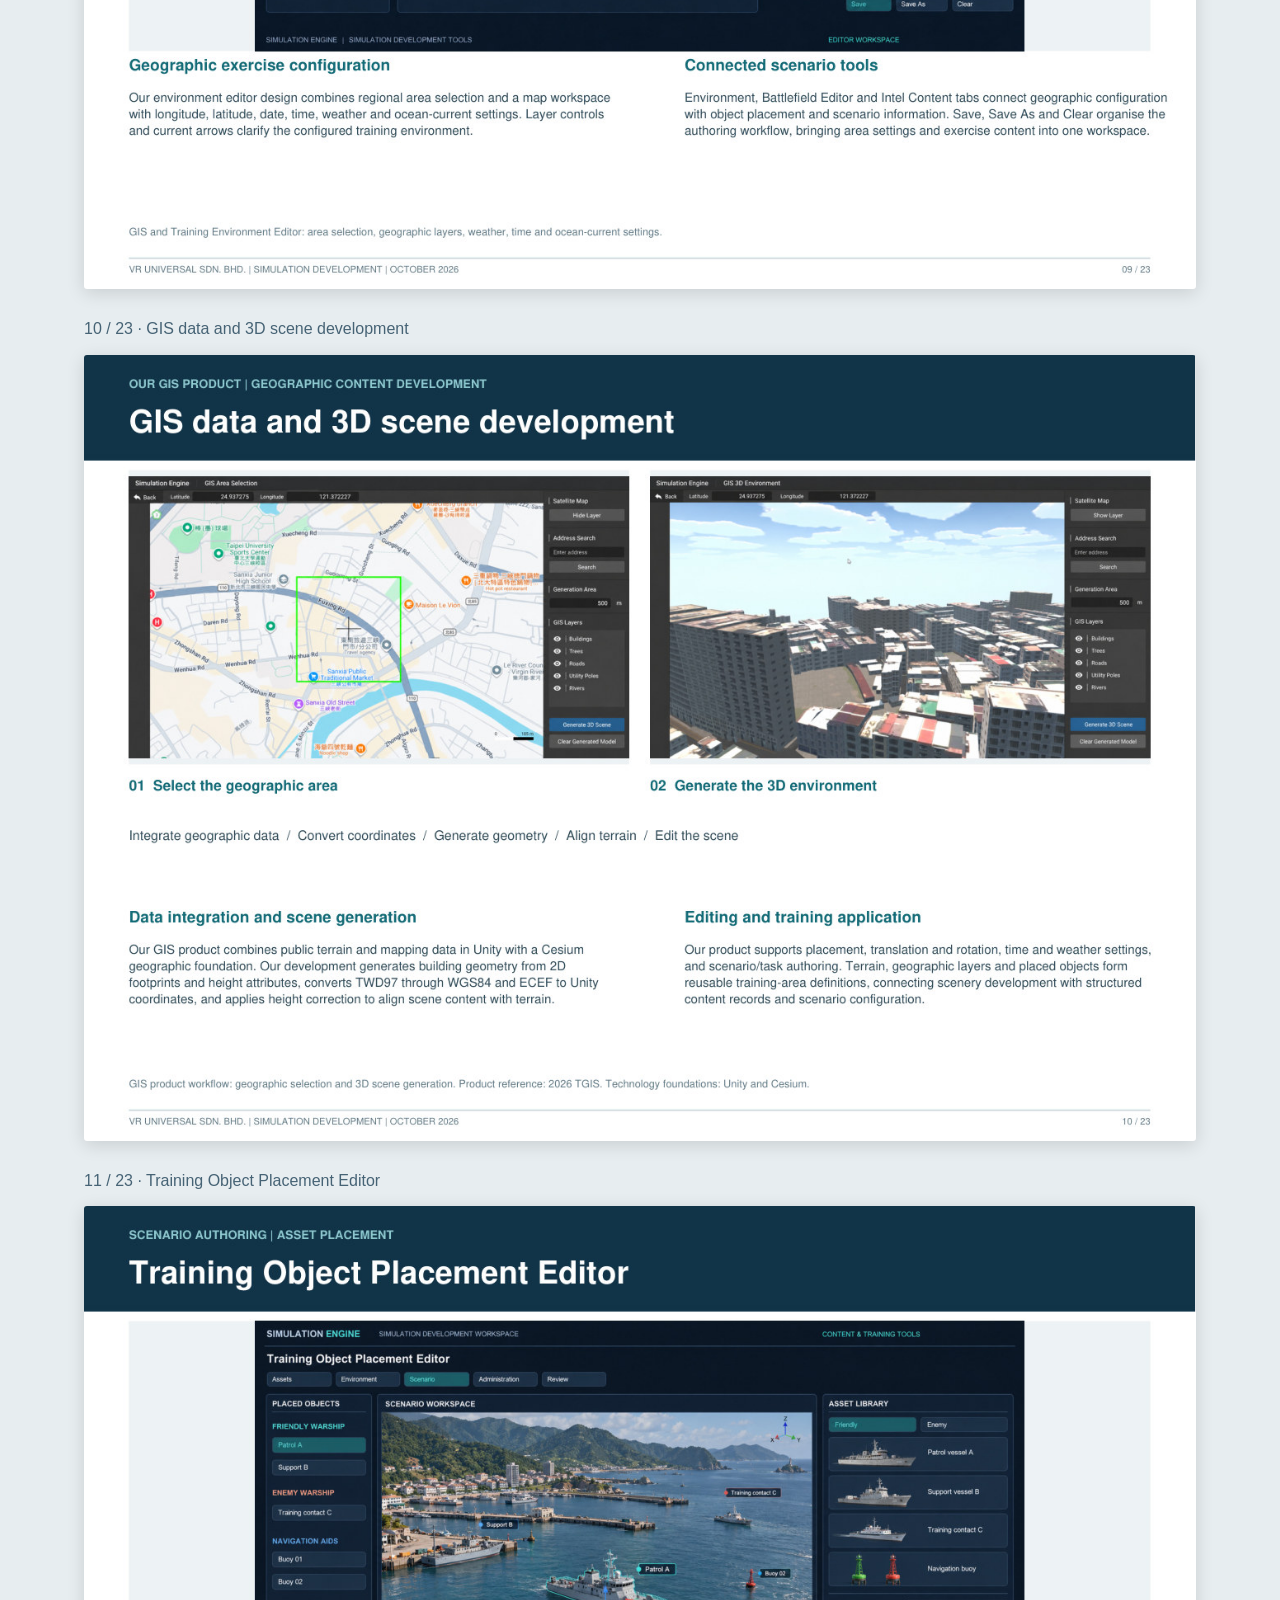
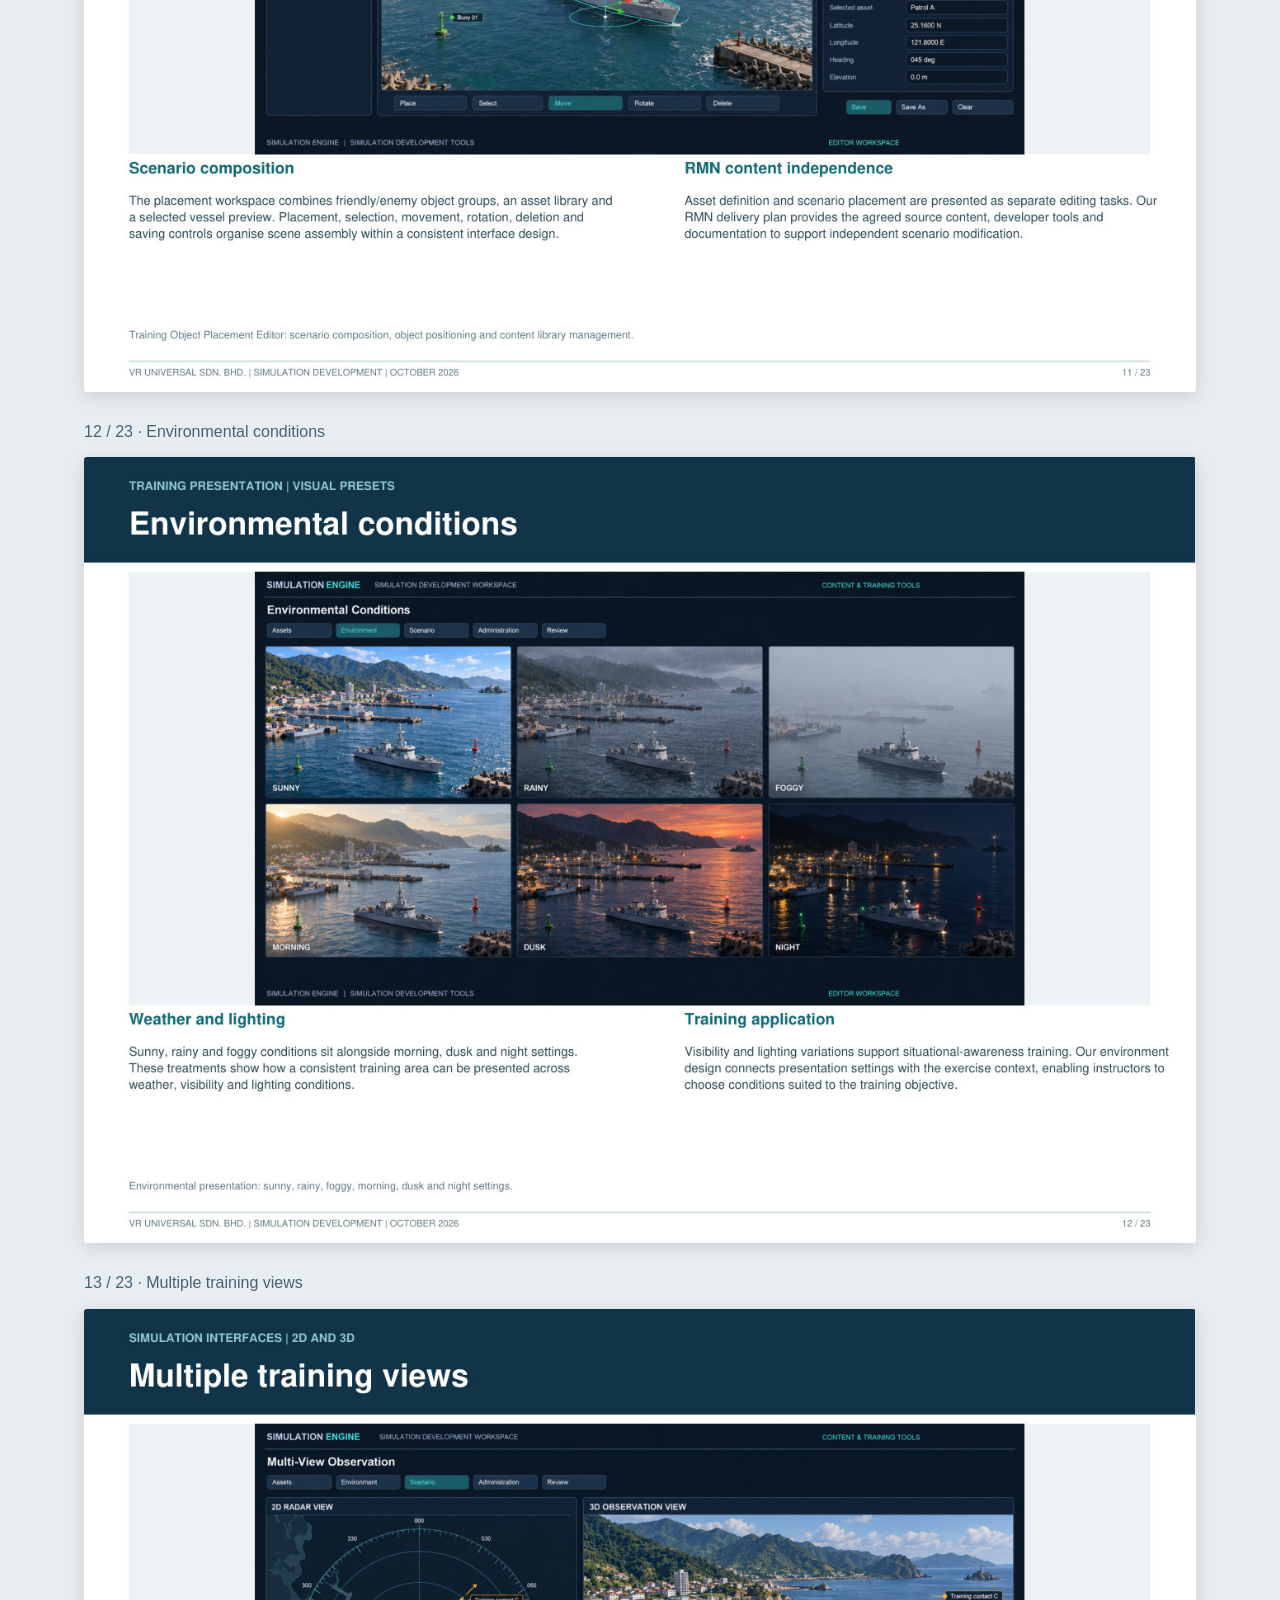
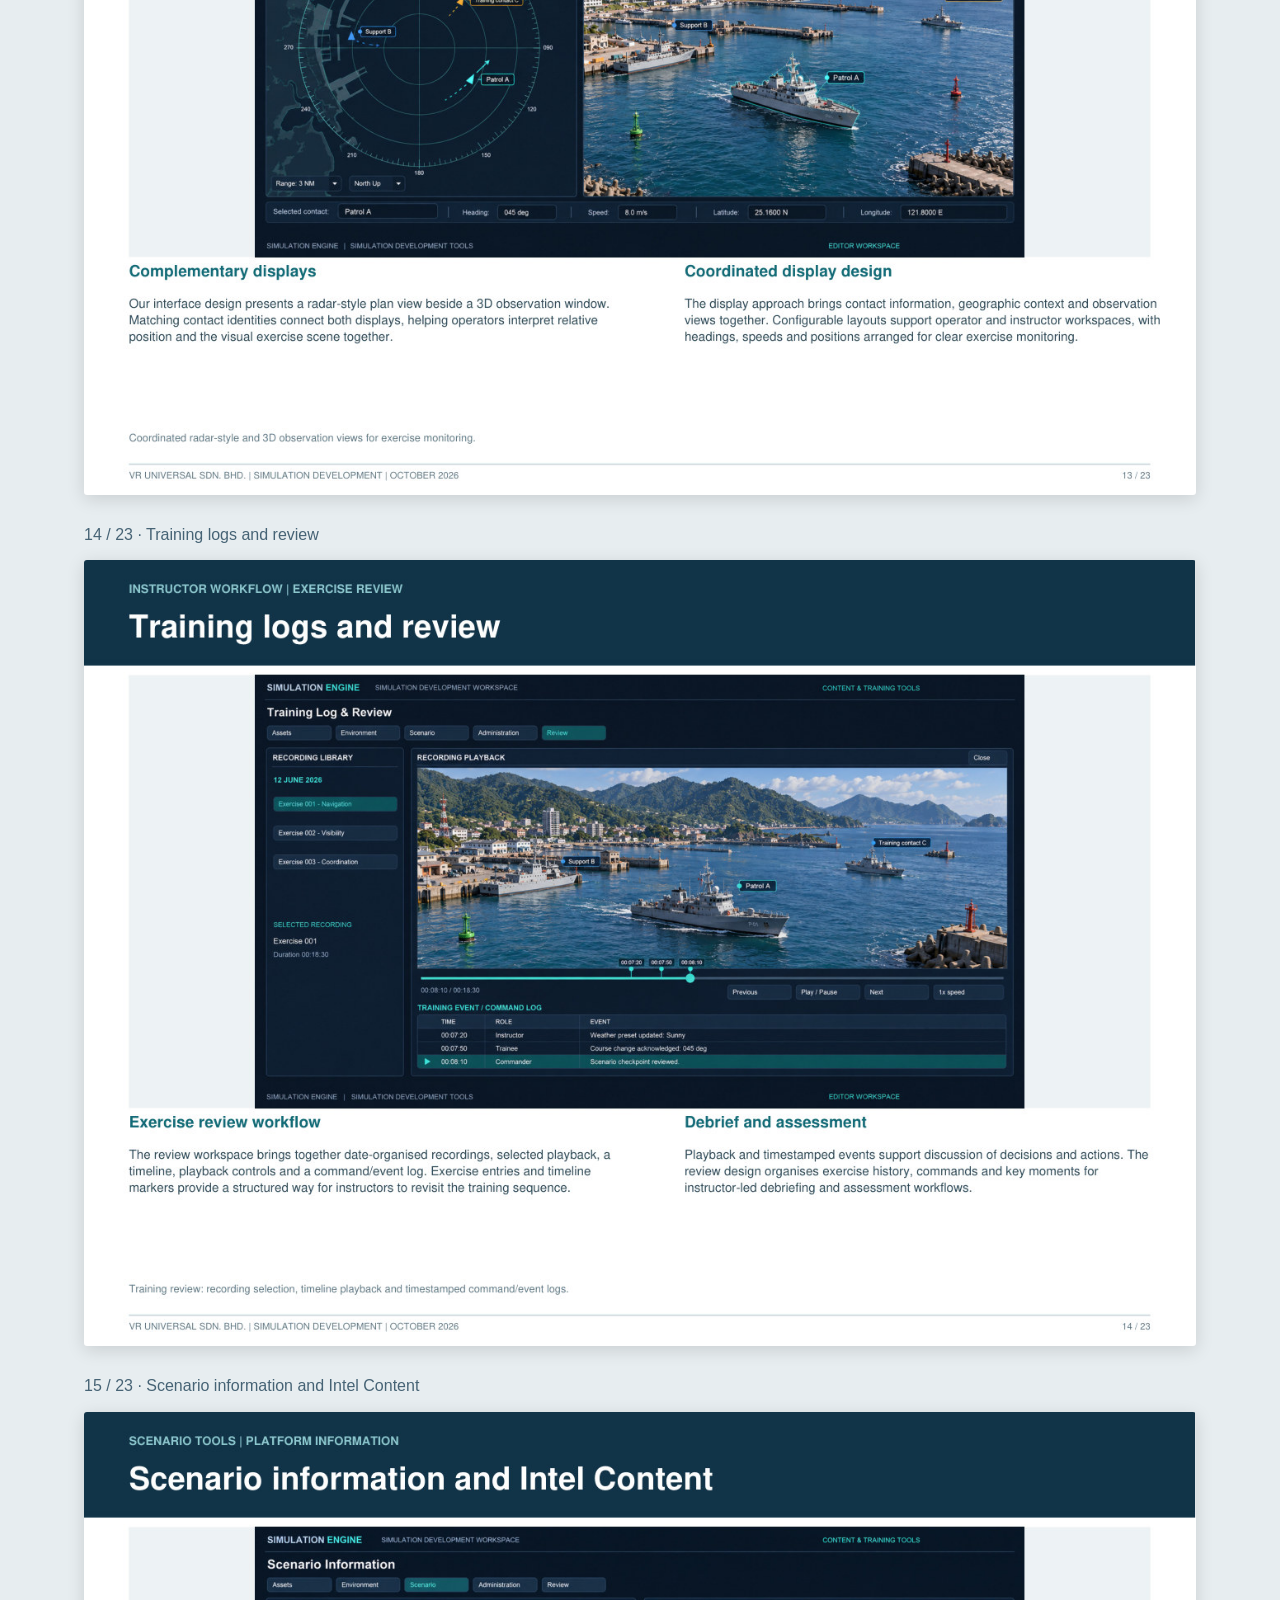
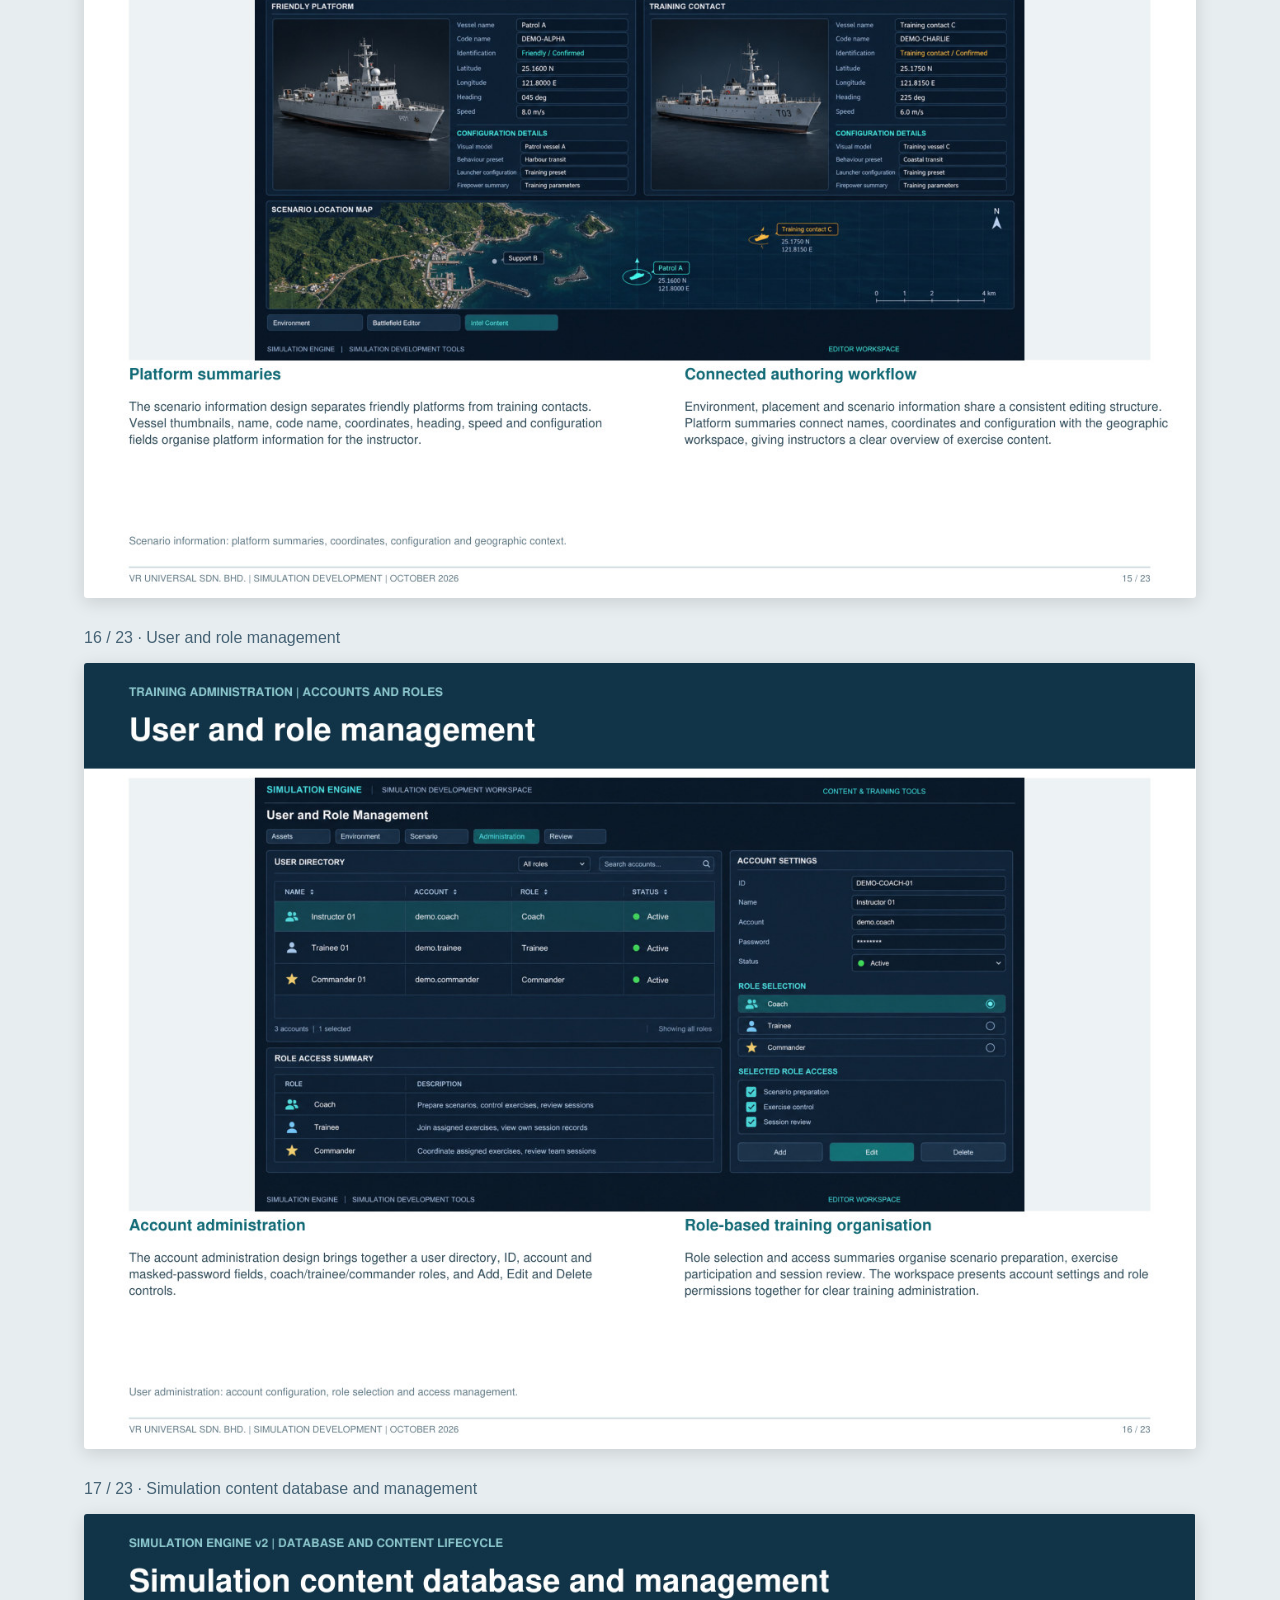
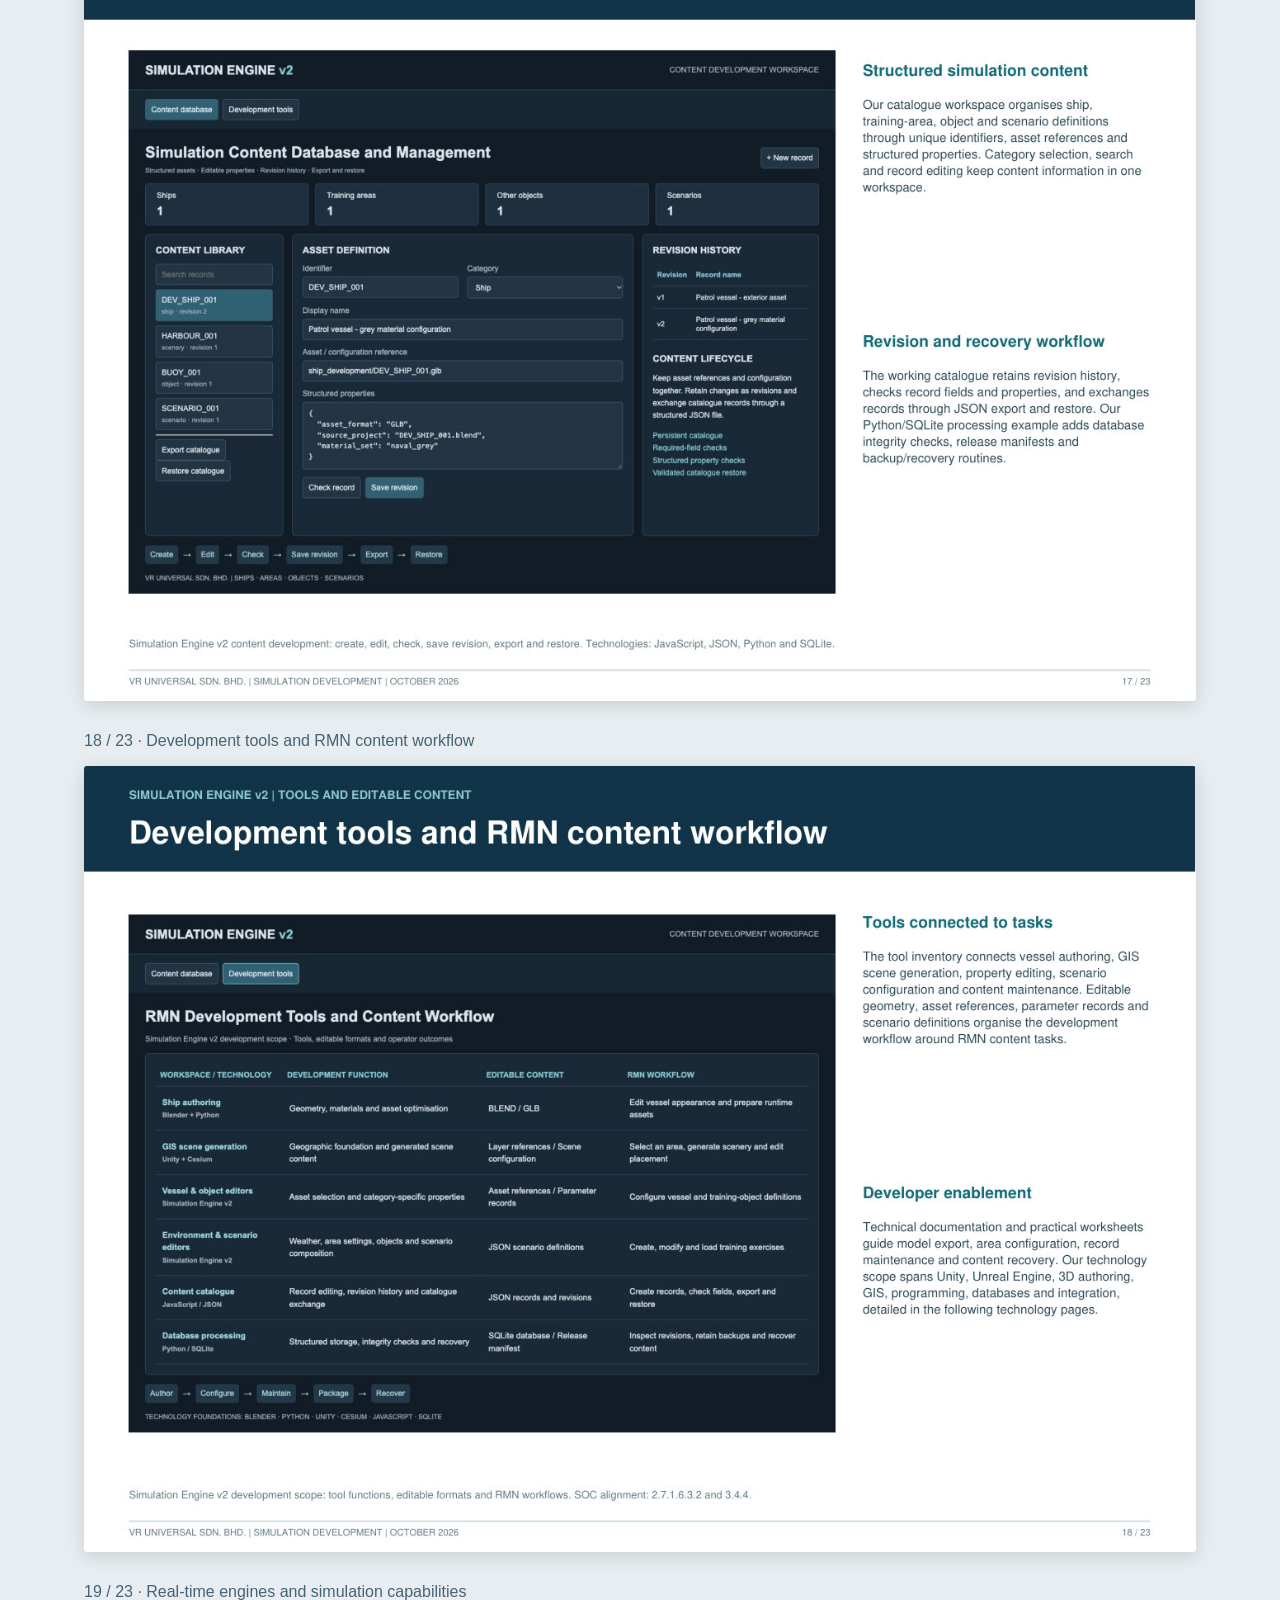
==== commit 7e0813fd: "Expand engines, 3D software and programming capabilities" ====
--- a/index.html
+++ b/index.html
@@ -1 +1 @@
-<!doctype html><html lang="en"><head><meta charset="utf-8"><meta name="viewport" content="width=device-width, initial-scale=1"><meta name="theme-color" content="#123548"><title>VR Universal | Simulation Development Portfolio</title><style>*{box-sizing:border-box}body{margin:0;background:#e7edf0;color:#183748;font:16px/1.5 Arial,sans-serif}header{background:#123548;color:white;padding:28px max(20px,calc((100vw - 1100px)/2))}h1{font-size:clamp(24px,5vw,38px);line-height:1.2;margin:8px 0 14px}.eyebrow{color:#9ed8d5;font-size:13px;letter-spacing:1px}.actions{display:flex;gap:12px;flex-wrap:wrap;margin-top:20px}.button{display:inline-block;background:#58d3c7;color:#103547;padding:12px 18px;border-radius:6px;text-decoration:none;font-weight:bold}.secondary{background:#274c60;color:white}main{max-width:1140px;margin:auto;padding:24px 14px}nav{background:white;border-radius:8px;padding:18px;margin-bottom:24px}nav a{color:#176878;display:inline-block;padding:6px 12px}article{scroll-margin-top:15px;margin:0 0 28px}h2{font-size:16px;font-weight:normal;color:#466375}article img{display:block;width:100%;height:auto;background:white;box-shadow:0 4px 18px #0002;border-radius:3px}footer{text-align:center;padding:25px;color:#496c7b;font-size:13px}@media(max-width:600px){header{padding:24px 18px}.button{flex:1;text-align:center}main{padding:18px 7px}h2{padding:0 8px}nav{margin:0 6px 20px}nav a{display:block;padding:8px}article img{border-radius:0}}</style></head><body><header><div class="eyebrow">VR UNIVERSAL SDN. BHD.</div><h1>Simulation development portfolio</h1><p>Simulation experience, content development and in-house development tools.</p><div class="actions"><a class="button" href="VR_Universal_Development_Portfolio_v2.pdf">Open PDF</a><a class="button secondary" href="VR_Universal_Development_Portfolio_v2.pdf" download>Download PDF</a></div><p style="font-size:13px;color:#bbd3dd">20 pages · Simulation Engine v2 · Scroll below to preview on mobile. Pinch to zoom for interface details.</p></header><main><nav aria-label="Portfolio sections"><a href="#page-1">01 · Simulation development portfolio</a><a href="#page-2">02 · Simulation development portfolio</a><a href="#page-3">03 · Fire safety and command training</a><a href="#page-4">04 · VR and physical interaction</a><a href="#page-5">05 · Ship model development</a><a href="#page-6">06 · Captured content and optimisation</a><a href="#page-7">07 · Ship Property Editor</a><a href="#page-8">08 · Other-Object Property Editor</a><a href="#page-9">09 · GIS and Training Environment Editor</a><a href="#page-10">10 · GIS data and 3D scene development</a><a href="#page-11">11 · Training Object Placement Editor</a><a href="#page-12">12 · Environmental conditions</a><a href="#page-13">13 · Multiple training views</a><a href="#page-14">14 · Training logs and review</a><a href="#page-15">15 · Scenario information and Intel Content</a><a href="#page-16">16 · User and role management</a><a href="#page-17">17 · Simulation content database and management</a><a href="#page-18">18 · Development tools and RMN content workflow</a><a href="#page-19">19 · Local development and RMN independence</a><a href="#page-20">20 · VR Universal · Simulation development</a></nav><article id="page-1"><h2>01 / 20 · Simulation development portfolio</h2><a href="pages/page-01.jpg" aria-label="Open full page 1"><img src="pages/page-01.jpg" width="1347" height="953" alt="Portfolio page 1: Simulation development portfolio" loading="eager"></a></article><article id="page-2"><h2>02 / 20 · Simulation development portfolio</h2><a href="pages/page-02.jpg" aria-label="Open full page 2"><img src="pages/page-02.jpg" width="1347" height="953" alt="Portfolio page 2: Simulation development portfolio" loading="lazy"></a></article><article id="page-3"><h2>03 / 20 · Fire safety and command training</h2><a href="pages/page-03.jpg" aria-label="Open full page 3"><img src="pages/page-03.jpg" width="1347" height="953" alt="Portfolio page 3: Fire safety and command training" loading="lazy"></a></article><article id="page-4"><h2>04 / 20 · VR and physical interaction</h2><a href="pages/page-04.jpg" aria-label="Open full page 4"><img src="pages/page-04.jpg" width="1347" height="953" alt="Portfolio page 4: VR and physical interaction" loading="lazy"></a></article><article id="page-5"><h2>05 / 20 · Ship model development</h2><a href="pages/page-05.jpg" aria-label="Open full page 5"><img src="pages/page-05.jpg" width="1347" height="953" alt="Portfolio page 5: Ship model development" loading="lazy"></a></article><article id="page-6"><h2>06 / 20 · Captured content and optimisation</h2><a href="pages/page-06.jpg" aria-label="Open full page 6"><img src="pages/page-06.jpg" width="1347" height="953" alt="Portfolio page 6: Captured content and optimisation" loading="lazy"></a></article><article id="page-7"><h2>07 / 20 · Ship Property Editor</h2><a href="pages/page-07.jpg" aria-label="Open full page 7"><img src="pages/page-07.jpg" width="1347" height="953" alt="Portfolio page 7: Ship Property Editor" loading="lazy"></a></article><article id="page-8"><h2>08 / 20 · Other-Object Property Editor</h2><a href="pages/page-08.jpg" aria-label="Open full page 8"><img src="pages/page-08.jpg" width="1347" height="953" alt="Portfolio page 8: Other-Object Property Editor" loading="lazy"></a></article><article id="page-9"><h2>09 / 20 · GIS and Training Environment Editor</h2><a href="pages/page-09.jpg" aria-label="Open full page 9"><img src="pages/page-09.jpg" width="1347" height="953" alt="Portfolio page 9: GIS and Training Environment Editor" loading="lazy"></a></article><article id="page-10"><h2>10 / 20 · GIS data and 3D scene development</h2><a href="pages/page-10.jpg" aria-label="Open full page 10"><img src="pages/page-10.jpg" width="1347" height="953" alt="Portfolio page 10: GIS data and 3D scene development" loading="lazy"></a></article><article id="page-11"><h2>11 / 20 · Training Object Placement Editor</h2><a href="pages/page-11.jpg" aria-label="Open full page 11"><img src="pages/page-11.jpg" width="1347" height="953" alt="Portfolio page 11: Training Object Placement Editor" loading="lazy"></a></article><article id="page-12"><h2>12 / 20 · Environmental conditions</h2><a href="pages/page-12.jpg" aria-label="Open full page 12"><img src="pages/page-12.jpg" width="1347" height="953" alt="Portfolio page 12: Environmental conditions" loading="lazy"></a></article><article id="page-13"><h2>13 / 20 · Multiple training views</h2><a href="pages/page-13.jpg" aria-label="Open full page 13"><img src="pages/page-13.jpg" width="1347" height="953" alt="Portfolio page 13: Multiple training views" loading="lazy"></a></article><article id="page-14"><h2>14 / 20 · Training logs and review</h2><a href="pages/page-14.jpg" aria-label="Open full page 14"><img src="pages/page-14.jpg" width="1347" height="953" alt="Portfolio page 14: Training logs and review" loading="lazy"></a></article><article id="page-15"><h2>15 / 20 · Scenario information and Intel Content</h2><a href="pages/page-15.jpg" aria-label="Open full page 15"><img src="pages/page-15.jpg" width="1347" height="953" alt="Portfolio page 15: Scenario information and Intel Content" loading="lazy"></a></article><article id="page-16"><h2>16 / 20 · User and role management</h2><a href="pages/page-16.jpg" aria-label="Open full page 16"><img src="pages/page-16.jpg" width="1347" height="953" alt="Portfolio page 16: User and role management" loading="lazy"></a></article><article id="page-17"><h2>17 / 20 · Simulation content database and management</h2><a href="pages/page-17.jpg" aria-label="Open full page 17"><img src="pages/page-17.jpg" width="1347" height="953" alt="Portfolio page 17: Simulation content database and management" loading="lazy"></a></article><article id="page-18"><h2>18 / 20 · Development tools and RMN content workflow</h2><a href="pages/page-18.jpg" aria-label="Open full page 18"><img src="pages/page-18.jpg" width="1347" height="953" alt="Portfolio page 18: Development tools and RMN content workflow" loading="lazy"></a></article><article id="page-19"><h2>19 / 20 · Local development and RMN independence</h2><a href="pages/page-19.jpg" aria-label="Open full page 19"><img src="pages/page-19.jpg" width="1347" height="953" alt="Portfolio page 19: Local development and RMN independence" loading="lazy"></a></article><article id="page-20"><h2>20 / 20 · VR Universal · Simulation development</h2><a href="pages/page-20.jpg" aria-label="Open full page 20"><img src="pages/page-20.jpg" width="1347" height="953" alt="Portfolio page 20: VR Universal · Simulation development" loading="lazy"></a></article></main><footer>VR Universal Sdn. Bhd. · October 2026</footer></body></html>+<!doctype html><html lang="en"><head><meta charset="utf-8"><meta name="viewport" content="width=device-width, initial-scale=1"><meta name="theme-color" content="#123548"><title>VR Universal | Simulation Development Portfolio</title><style>*{box-sizing:border-box}body{margin:0;background:#e7edf0;color:#183748;font:16px/1.5 Arial,sans-serif}header{background:#123548;color:white;padding:28px max(20px,calc((100vw - 1100px)/2))}h1{font-size:clamp(24px,5vw,38px);line-height:1.2;margin:8px 0 14px}.eyebrow{color:#9ed8d5;font-size:13px;letter-spacing:1px}.actions{display:flex;gap:12px;flex-wrap:wrap;margin-top:20px}.button{display:inline-block;background:#58d3c7;color:#103547;padding:12px 18px;border-radius:6px;text-decoration:none;font-weight:bold}.secondary{background:#274c60;color:white}main{max-width:1140px;margin:auto;padding:24px 14px}nav{background:white;border-radius:8px;padding:18px;margin-bottom:24px}nav a{color:#176878;display:inline-block;padding:6px 12px}article{scroll-margin-top:15px;margin:0 0 28px}h2{font-size:16px;font-weight:normal;color:#466375}article img{display:block;width:100%;height:auto;background:white;box-shadow:0 4px 18px #0002;border-radius:3px}footer{text-align:center;padding:25px;color:#496c7b;font-size:13px}@media(max-width:600px){header{padding:24px 18px}.button{flex:1;text-align:center}main{padding:18px 7px}h2{padding:0 8px}nav{margin:0 6px 20px}nav a{display:block;padding:8px}article img{border-radius:0}}</style></head><body><header><div class="eyebrow">VR UNIVERSAL SDN. BHD.</div><h1>Simulation development portfolio</h1><p>Simulation experience, content development and in-house development tools.</p><div class="actions"><a class="button" href="VR_Universal_Development_Portfolio_v2.pdf">Open PDF</a><a class="button secondary" href="VR_Universal_Development_Portfolio_v2.pdf" download>Download PDF</a></div><p style="font-size:13px;color:#bbd3dd">23 pages · Simulation Engine v2 · Scroll below to preview on mobile. Pinch to zoom for interface details.</p></header><main><nav aria-label="Portfolio sections"><a href="#page-1">01 · Simulation development portfolio</a><a href="#page-2">02 · Simulation development portfolio</a><a href="#page-3">03 · Fire safety and command training</a><a href="#page-4">04 · VR and physical interaction</a><a href="#page-5">05 · Ship model development</a><a href="#page-6">06 · Captured content and optimisation</a><a href="#page-7">07 · Ship Property Editor</a><a href="#page-8">08 · Other-Object Property Editor</a><a href="#page-9">09 · GIS and Training Environment Editor</a><a href="#page-10">10 · GIS data and 3D scene development</a><a href="#page-11">11 · Training Object Placement Editor</a><a href="#page-12">12 · Environmental conditions</a><a href="#page-13">13 · Multiple training views</a><a href="#page-14">14 · Training logs and review</a><a href="#page-15">15 · Scenario information and Intel Content</a><a href="#page-16">16 · User and role management</a><a href="#page-17">17 · Simulation content database and management</a><a href="#page-18">18 · Development tools and RMN content workflow</a><a href="#page-19">19 · Real-time engines and simulation capabilities</a><a href="#page-20">20 · 3D software, capture and GIS production</a><a href="#page-21">21 · Languages, databases and software engineering</a><a href="#page-22">22 · Local development and RMN independence</a><a href="#page-23">23 · VR Universal | Simulation development</a></nav><article id="page-1"><h2>01 / 23 · Simulation development portfolio</h2><a href="pages/page-01.jpg"><img src="pages/page-01.jpg" width="1347" height="953" alt="Portfolio page 1: Simulation development portfolio" loading="eager"></a></article><article id="page-2"><h2>02 / 23 · Simulation development portfolio</h2><a href="pages/page-02.jpg"><img src="pages/page-02.jpg" width="1347" height="953" alt="Portfolio page 2: Simulation development portfolio" loading="lazy"></a></article><article id="page-3"><h2>03 / 23 · Fire safety and command training</h2><a href="pages/page-03.jpg"><img src="pages/page-03.jpg" width="1347" height="953" alt="Portfolio page 3: Fire safety and command training" loading="lazy"></a></article><article id="page-4"><h2>04 / 23 · VR and physical interaction</h2><a href="pages/page-04.jpg"><img src="pages/page-04.jpg" width="1347" height="953" alt="Portfolio page 4: VR and physical interaction" loading="lazy"></a></article><article id="page-5"><h2>05 / 23 · Ship model development</h2><a href="pages/page-05.jpg"><img src="pages/page-05.jpg" width="1347" height="953" alt="Portfolio page 5: Ship model development" loading="lazy"></a></article><article id="page-6"><h2>06 / 23 · Captured content and optimisation</h2><a href="pages/page-06.jpg"><img src="pages/page-06.jpg" width="1347" height="953" alt="Portfolio page 6: Captured content and optimisation" loading="lazy"></a></article><article id="page-7"><h2>07 / 23 · Ship Property Editor</h2><a href="pages/page-07.jpg"><img src="pages/page-07.jpg" width="1347" height="953" alt="Portfolio page 7: Ship Property Editor" loading="lazy"></a></article><article id="page-8"><h2>08 / 23 · Other-Object Property Editor</h2><a href="pages/page-08.jpg"><img src="pages/page-08.jpg" width="1347" height="953" alt="Portfolio page 8: Other-Object Property Editor" loading="lazy"></a></article><article id="page-9"><h2>09 / 23 · GIS and Training Environment Editor</h2><a href="pages/page-09.jpg"><img src="pages/page-09.jpg" width="1347" height="953" alt="Portfolio page 9: GIS and Training Environment Editor" loading="lazy"></a></article><article id="page-10"><h2>10 / 23 · GIS data and 3D scene development</h2><a href="pages/page-10.jpg"><img src="pages/page-10.jpg" width="1347" height="953" alt="Portfolio page 10: GIS data and 3D scene development" loading="lazy"></a></article><article id="page-11"><h2>11 / 23 · Training Object Placement Editor</h2><a href="pages/page-11.jpg"><img src="pages/page-11.jpg" width="1347" height="953" alt="Portfolio page 11: Training Object Placement Editor" loading="lazy"></a></article><article id="page-12"><h2>12 / 23 · Environmental conditions</h2><a href="pages/page-12.jpg"><img src="pages/page-12.jpg" width="1347" height="953" alt="Portfolio page 12: Environmental conditions" loading="lazy"></a></article><article id="page-13"><h2>13 / 23 · Multiple training views</h2><a href="pages/page-13.jpg"><img src="pages/page-13.jpg" width="1347" height="953" alt="Portfolio page 13: Multiple training views" loading="lazy"></a></article><article id="page-14"><h2>14 / 23 · Training logs and review</h2><a href="pages/page-14.jpg"><img src="pages/page-14.jpg" width="1347" height="953" alt="Portfolio page 14: Training logs and review" loading="lazy"></a></article><article id="page-15"><h2>15 / 23 · Scenario information and Intel Content</h2><a href="pages/page-15.jpg"><img src="pages/page-15.jpg" width="1347" height="953" alt="Portfolio page 15: Scenario information and Intel Content" loading="lazy"></a></article><article id="page-16"><h2>16 / 23 · User and role management</h2><a href="pages/page-16.jpg"><img src="pages/page-16.jpg" width="1347" height="953" alt="Portfolio page 16: User and role management" loading="lazy"></a></article><article id="page-17"><h2>17 / 23 · Simulation content database and management</h2><a href="pages/page-17.jpg"><img src="pages/page-17.jpg" width="1347" height="953" alt="Portfolio page 17: Simulation content database and management" loading="lazy"></a></article><article id="page-18"><h2>18 / 23 · Development tools and RMN content workflow</h2><a href="pages/page-18.jpg"><img src="pages/page-18.jpg" width="1347" height="953" alt="Portfolio page 18: Development tools and RMN content workflow" loading="lazy"></a></article><article id="page-19"><h2>19 / 23 · Real-time engines and simulation capabilities</h2><a href="pages/page-19.jpg"><img src="pages/page-19.jpg" width="1347" height="953" alt="Portfolio page 19: Real-time engines and simulation capabilities" loading="lazy"></a></article><article id="page-20"><h2>20 / 23 · 3D software, capture and GIS production</h2><a href="pages/page-20.jpg"><img src="pages/page-20.jpg" width="1347" height="953" alt="Portfolio page 20: 3D software, capture and GIS production" loading="lazy"></a></article><article id="page-21"><h2>21 / 23 · Languages, databases and software engineering</h2><a href="pages/page-21.jpg"><img src="pages/page-21.jpg" width="1347" height="953" alt="Portfolio page 21: Languages, databases and software engineering" loading="lazy"></a></article><article id="page-22"><h2>22 / 23 · Local development and RMN independence</h2><a href="pages/page-22.jpg"><img src="pages/page-22.jpg" width="1347" height="953" alt="Portfolio page 22: Local development and RMN independence" loading="lazy"></a></article><article id="page-23"><h2>23 / 23 · VR Universal | Simulation development</h2><a href="pages/page-23.jpg"><img src="pages/page-23.jpg" width="1347" height="953" alt="Portfolio page 23: VR Universal | Simulation development" loading="lazy"></a></article></main><footer>VR Universal Sdn. Bhd. · October 2026</footer></body></html>
